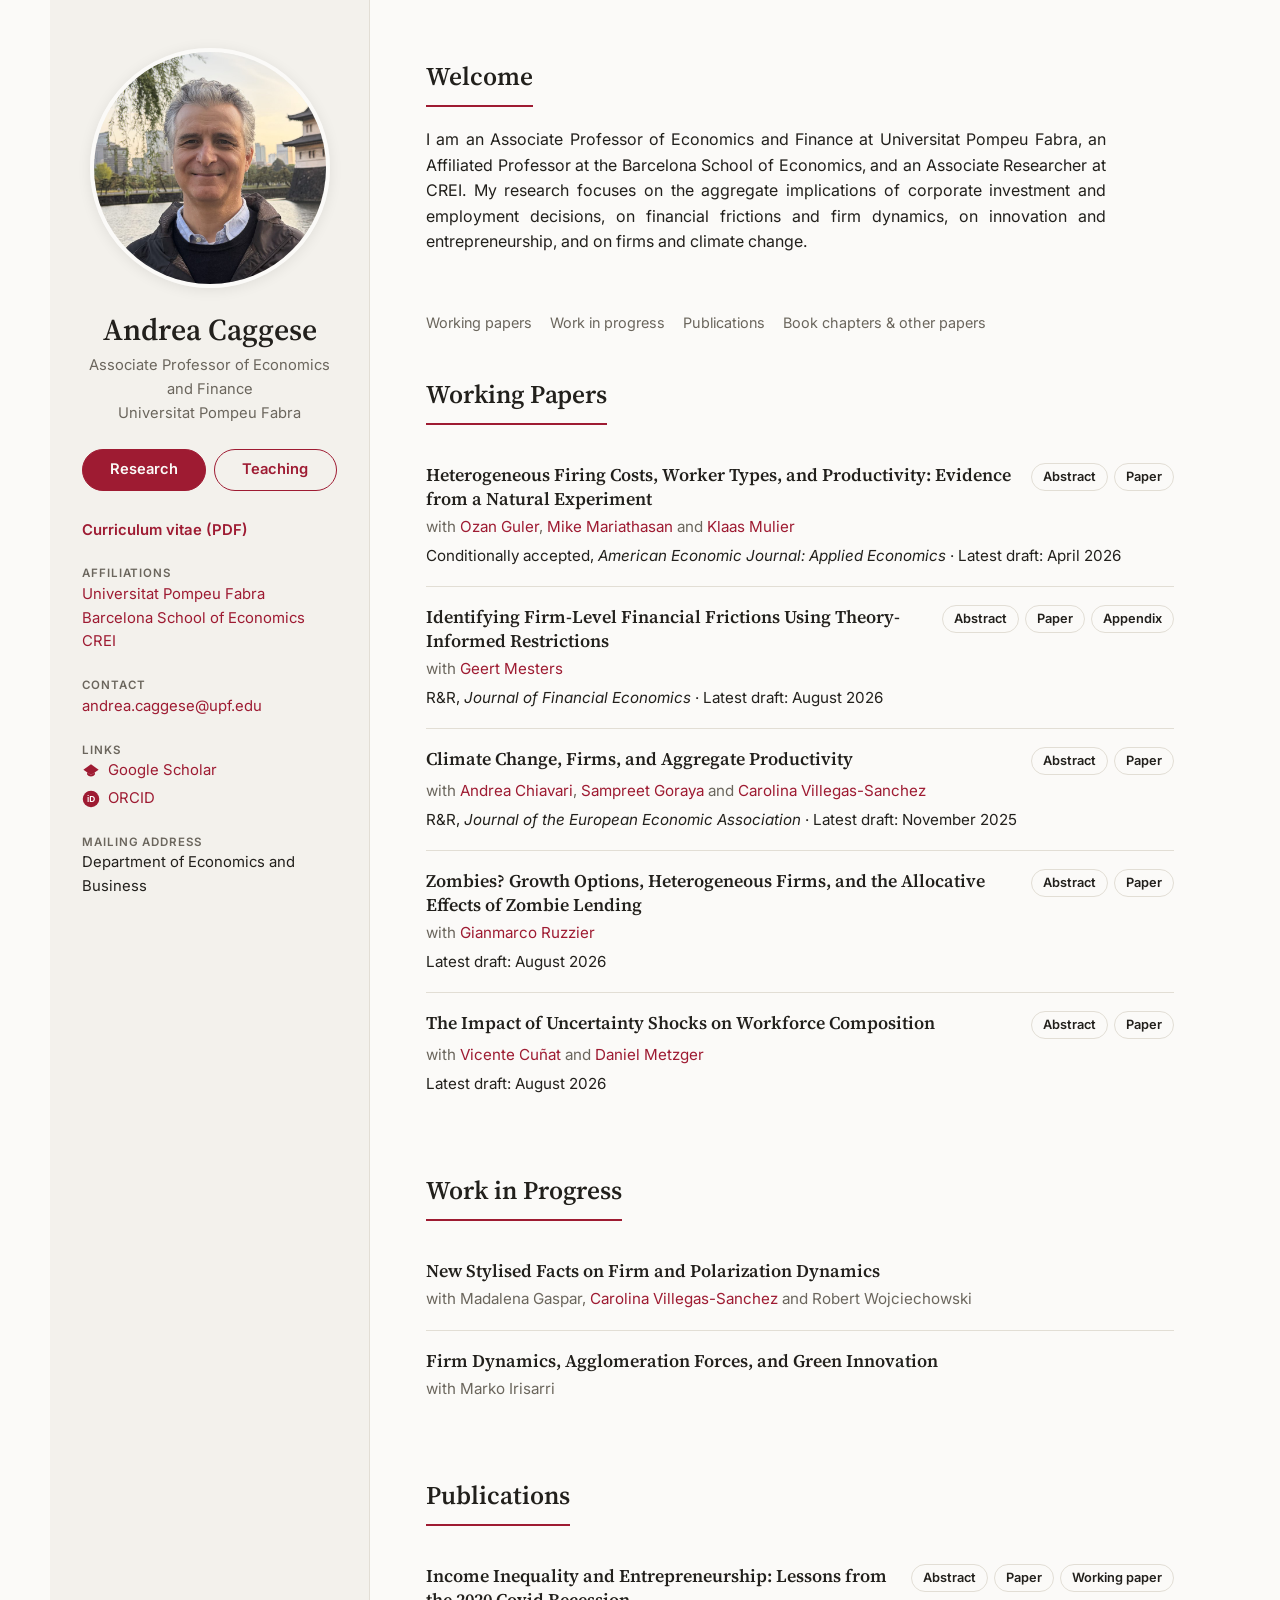
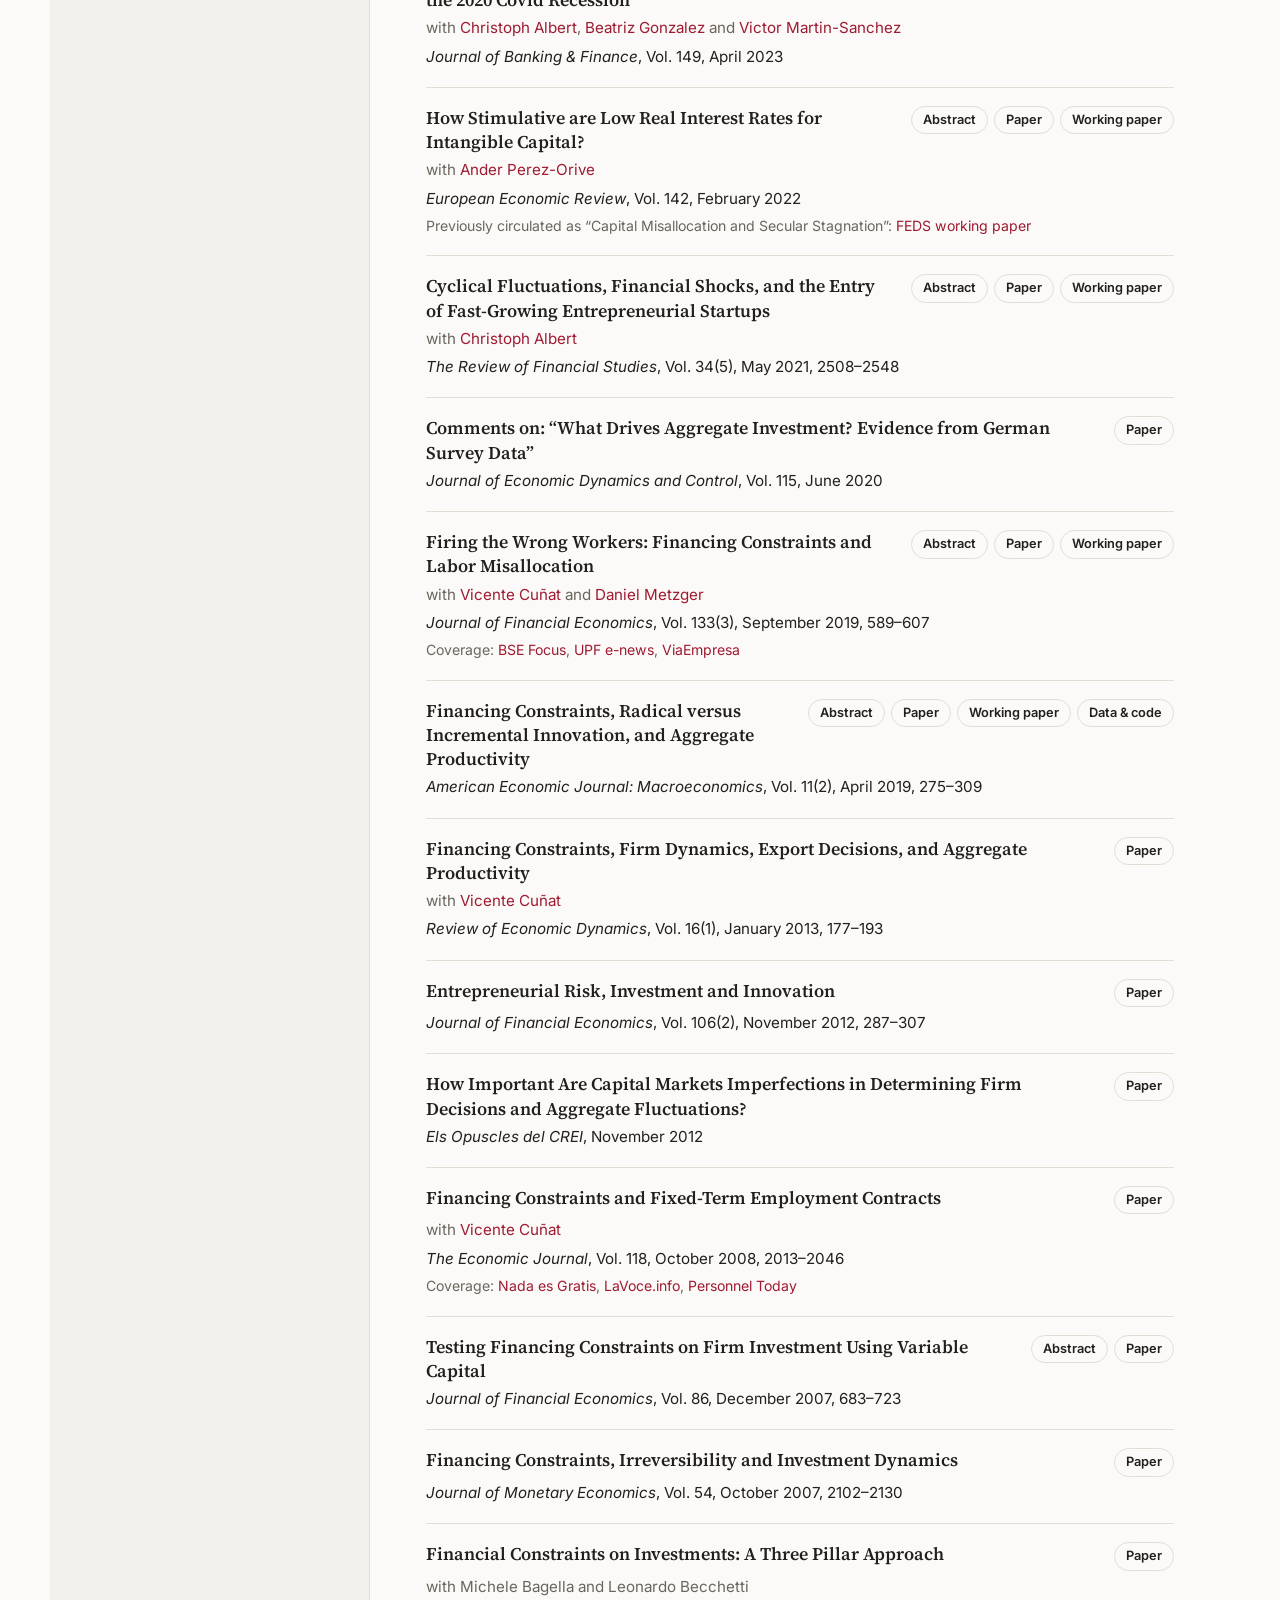
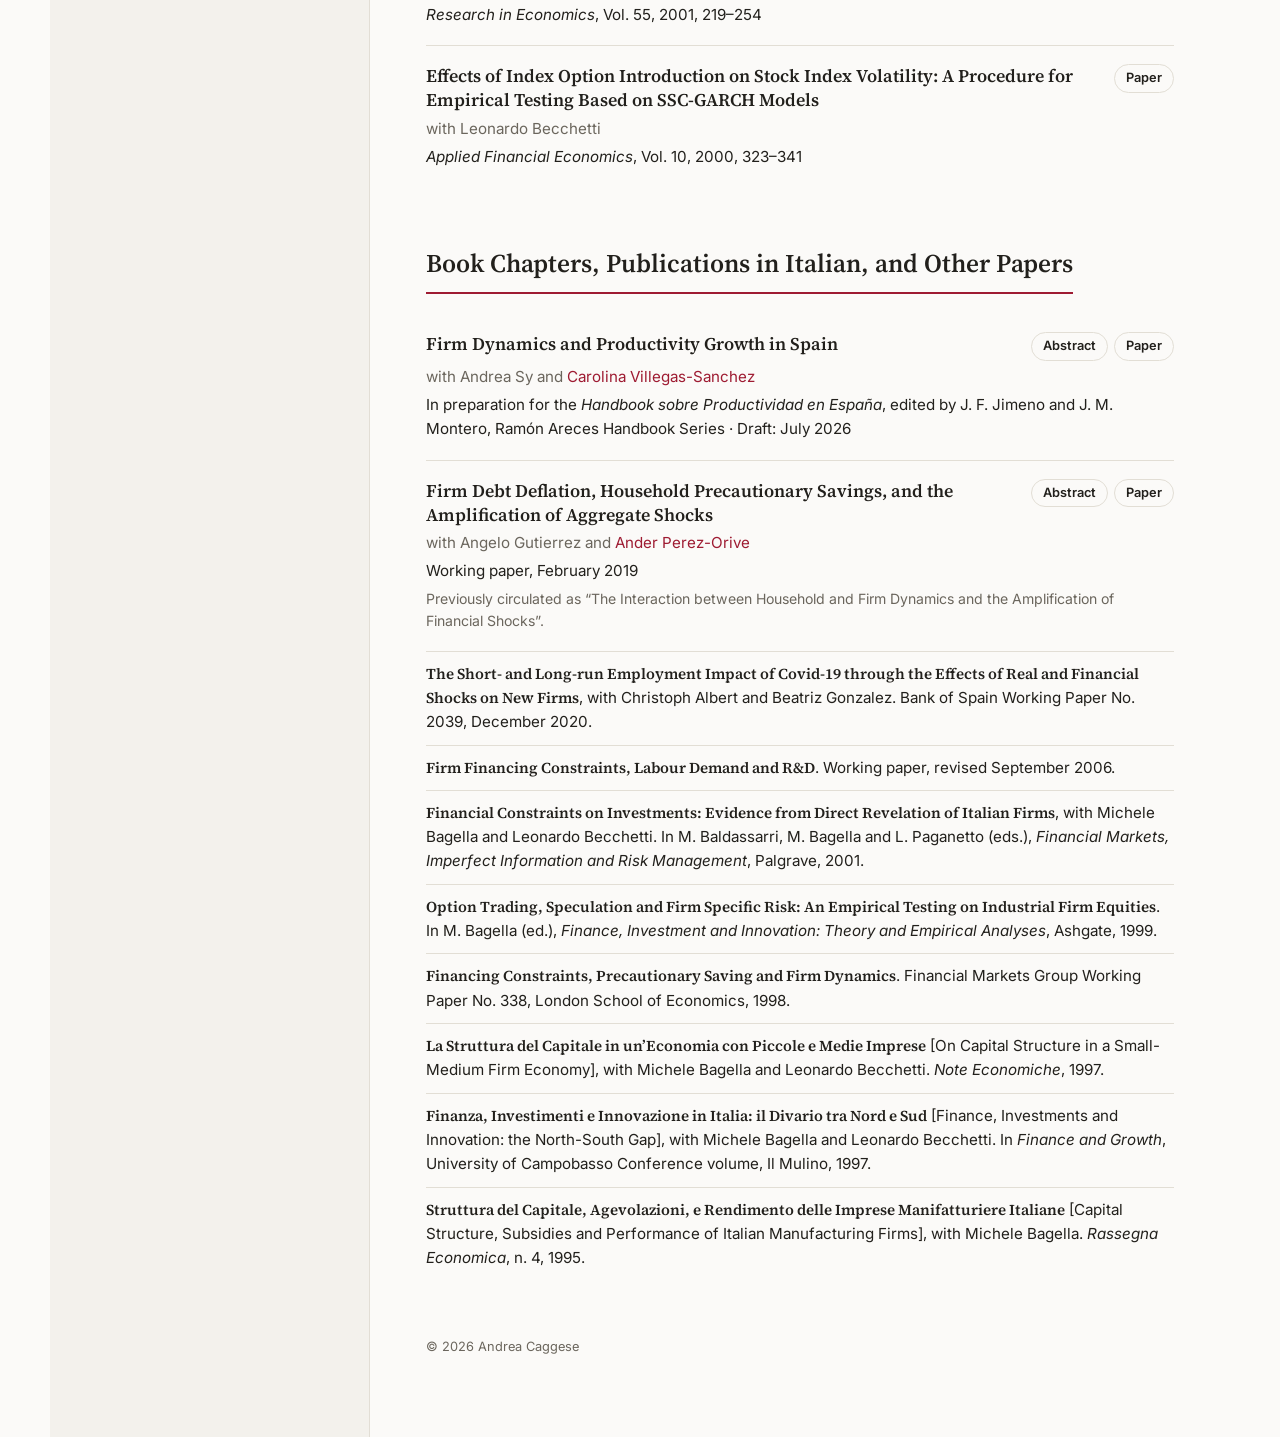
==== index.html @ d09fe068 "Add GoatCounter visitor statistics and download counting Co-Authored-By: Claude Opus 5.5 <noreply@an" ====
<!doctype html>
<html lang="en">
  <head>
    <meta charset="utf-8">
    <meta name="viewport" content="width=device-width, initial-scale=1">
    <title>Andrea Caggese</title>
    <meta name="description" content="Andrea Caggese, Associate Professor of Economics and Finance at Universitat Pompeu Fabra, BSE and CREI. Research in macro-finance, financial frictions, firm dynamics, innovation and climate change.">
    <link rel="preconnect" href="https://fonts.googleapis.com">
    <link rel="preconnect" href="https://fonts.gstatic.com" crossorigin>
    <link href="https://fonts.googleapis.com/css2?family=Inter:wght@400;600&family=Source+Serif+4:wght@400;600&display=swap" rel="stylesheet">
    <link rel="stylesheet" href="styles.css">
    <script data-goatcounter="https://andreacaggese.goatcounter.com/count" async src="//gc.zgo.at/count.js"></script>
  </head>
  <body>
    <main class="page-shell">
      <aside class="profile" aria-label="Profile">
        <div class="profile-inner">
          <img class="portrait" src="images/portrait.jpg" alt="Andrea Caggese" width="240" height="240">
          <h1>Andrea Caggese</h1>
          <p class="role">Associate Professor of Economics and Finance<br>Universitat Pompeu Fabra</p>

          <nav class="site-nav" aria-label="Pages">
            <a href="index.html" aria-current="page">Research</a>
            <a href="teaching.html">Teaching</a>
          </nav>

          <div class="profile-details">
            <div class="profile-section">
              <!-- TODO: replace with the latest CV once it is in the files/ folder -->
              <a class="cv-link" href="https://andreacaggese.weebly.com/uploads/1/2/7/7/127705454/curriculum_vitae_updatednov24.pdf" target="_blank" rel="noreferrer">Curriculum vitae (PDF)</a>
            </div>

            <div class="profile-section">
              <p class="profile-section-title">Affiliations</p>
              <p>
                <a href="https://www.upf.edu/web/econ" target="_blank" rel="noreferrer">Universitat Pompeu Fabra</a><br>
                <a href="https://bse.eu/" target="_blank" rel="noreferrer">Barcelona School of Economics</a><br>
                <a href="https://crei.cat/" target="_blank" rel="noreferrer">CREI</a>
              </p>
            </div>

            <div class="profile-section">
              <p class="profile-section-title">Contact</p>
              <p><a href="mailto:andrea.caggese@upf.edu">andrea.caggese@upf.edu</a></p>
            </div>

            <div class="profile-section">
              <p class="profile-section-title">Links</p>
              <nav class="social-links" aria-label="Profiles">
                <a href="https://scholar.google.com/citations?user=9UmCBvgAAAAJ&amp;hl=en" target="_blank" rel="noreferrer">
                  <svg class="social-icon" aria-hidden="true" viewBox="0 0 24 24"><path d="M12 3 1.8 10.2 12 17.4l10.2-7.2L12 3Z"/><path d="M6.8 13.7v3.1c1.2 1.6 3 2.5 5.2 2.5s4-.9 5.2-2.5v-3.1L12 17.4l-5.2-3.7Z"/></svg>
                  <span>Google Scholar</span>
                </a>
                <a href="https://orcid.org/0000-0003-4123-1190" target="_blank" rel="noreferrer">
                  <svg class="social-icon" aria-hidden="true" viewBox="0 0 24 24"><circle cx="12" cy="12" r="11"/><text x="12" y="16.2" text-anchor="middle" font-family="Arial, sans-serif" font-weight="700" font-size="11" fill="#fff">iD</text></svg>
                  <span>ORCID</span>
                </a>
              </nav>
            </div>

            <div class="profile-section address">
              <p class="profile-section-title">Mailing address</p>
              <address>
                Department of Economics and Business<br>
                Universitat Pompeu Fabra<br>
                Ramon Trias Fargas 25–27<br>
                08005 Barcelona, Spain
              </address>
            </div>
          </div>
        </div>
      </aside>

      <section class="content" aria-label="Research">
        <section class="section welcome-section" id="welcome">
          <h2>Welcome</h2>
          <p>
            I am an Associate Professor of Economics and Finance at Universitat Pompeu Fabra, an Affiliated
            Professor at the Barcelona School of Economics, and an Associate Researcher at CREI.
            My research focuses on the aggregate implications of corporate investment and
            employment decisions, on financial frictions and firm dynamics, on innovation and
            entrepreneurship, and on firms and climate change.
          </p>
        </section>

        <ul class="jump-links" aria-label="Sections">
          <li><a href="#working-papers">Working papers</a></li>
          <li><a href="#work-in-progress">Work in progress</a></li>
          <li><a href="#publications">Publications</a></li>
          <li><a href="#other-papers">Book chapters &amp; other papers</a></li>
        </ul>

        <!-- ================= WORKING PAPERS ================= -->
        <section class="section" id="working-papers">
          <h2>Working Papers</h2>

          <article class="paper">
            <div class="paper-head">
              <h3>Heterogeneous Firing Costs, Worker Types, and Productivity: Evidence from a Natural Experiment</h3>
              <div class="paper-actions">
                <button class="toggle" type="button" aria-expanded="false">Abstract</button>
                <!-- TODO: copy the April 2026 draft into files/ -->
                <a href="https://andreacaggese.weebly.com/uploads/1/2/7/7/127705454/unified_status_april_2026.pdf" target="_blank" rel="noreferrer">Paper</a>
              </div>
            </div>
            <p class="authors">with <a href="https://www.ozanguler.net/" target="_blank" rel="noreferrer">Ozan Guler</a>, <a href="https://sites.google.com/site/mikemariathasan/home" target="_blank" rel="noreferrer">Mike Mariathasan</a> and <a href="https://sites.google.com/site/mulierklaas/" target="_blank" rel="noreferrer">Klaas Mulier</a></p>
            <p class="status">Conditionally accepted, <em>American Economic Journal: Applied Economics</em> · Latest draft: April 2026</p>
            <!-- TODO: abstract taken from the September 2023 draft; check against the latest version -->
            <div class="abstract" hidden>
              <p>We investigate how firing costs affect total factor productivity (TFP). Exploiting a setting in which firing costs change simultaneously for the entire firm-size distribution, but heterogeneously across workers, we identify a bias in the estimated effect on TFP that arises whenever the production function fails to account for heterogeneously affected worker types. By eliminating this bias, we strengthen existing evidence that firing costs negatively affect TFP. We further corroborate evidence on hiring and firing freezes and offer novel evidence that firing costs affect workforce composition and utilization. Instead, we do not observe capital-intensive technology adoption or human capital investments.</p>
            </div>
          </article>

          <article class="paper">
            <div class="paper-head">
              <h3>Identifying Firm-Level Financial Frictions Using Theory-Informed Restrictions</h3>
              <div class="paper-actions">
                <button class="toggle" type="button" aria-expanded="false">Abstract</button>
                <a href="files/Caggese_Mesters_Financial_Frictions.pdf" target="_blank" rel="noreferrer">Paper</a>
                <a href="files/Caggese_Mesters_Financial_Frictions_Appendix.pdf" target="_blank" rel="noreferrer">Appendix</a>
              </div>
            </div>
            <p class="authors">with <a href="https://www.geertmesters.com/" target="_blank" rel="noreferrer">Geert Mesters</a></p>
            <p class="status">R&amp;R, <em>Journal of Financial Economics</em> · Latest draft: August 2026</p>
            <div class="abstract" hidden>
              <p>We propose a theory-based method for identifying financially constrained firms using firm-level balance sheet data. We separately identify firm level productivity, liquidity and financial frictions shocks from observed output, debt and production inputs using sign and magnitude restrictions. These restrictions are proven consistent with a wide range of structural dynamic models, and valid regardless of the type of financing imperfection. Based on the identified shocks we construct indicators for identifying financially constrained firms. The method is validated for large US manufacturing firms and the quasi-universe of Spanish firms. Among others, we show that our indicator can capture episodes of increased financial frictions following covenant violations, while other commonly used indicators do not.</p>
            </div>
          </article>

          <article class="paper">
            <div class="paper-head">
              <h3>Climate Change, Firms, and Aggregate Productivity</h3>
              <div class="paper-actions">
                <button class="toggle" type="button" aria-expanded="false">Abstract</button>
                <!-- TODO: copy the November 2025 draft into files/ -->
                <a href="https://andreacaggese.weebly.com/uploads/1/2/7/7/127705454/climate_change_misallocation.pdf" target="_blank" rel="noreferrer">Paper</a>
              </div>
            </div>
            <p class="authors">with <a href="https://andreachiavariecon.github.io/" target="_blank" rel="noreferrer">Andrea Chiavari</a>, <a href="https://sites.google.com/view/econsampreet" target="_blank" rel="noreferrer">Sampreet Goraya</a> and <a href="https://sites.google.com/site/carolinavillegassanchez/" target="_blank" rel="noreferrer">Carolina Villegas-Sanchez</a></p>
            <p class="status">R&amp;R, <em>Journal of the European Economic Association</em> · Latest draft: November 2025</p>
            <!-- TODO: abstract taken from the October 2023 draft; check against the latest version -->
            <div class="abstract" hidden>
              <p>This paper presents a general equilibrium structural framework that separates the effects of temperature on firm-level demand, productivity, and input allocative efficiency to examine the aggregate productivity losses caused by climate change. By analyzing data from Italian firms, that cover approximately 75% of aggregate gross output, and incorporating detailed climate data, the paper reveals an inverted U-shaped relationship between temperature and firm-level outcomes such as productivity and revenue-based marginal product of capital. Leveraging these micro semielasticities, the paper projects the aggregate productivity losses resulting from climate change scenarios. The findings indicate a significant and nonlinear relationship between climate change and aggregate productivity, with a projected 2-degree Celsius increase leading to a 1.8% decline. Doubling the expected increase to 4 degrees exacerbates the decline nearly fourfold to approximately 6.4%. Finally, the analysis highlights widening regional disparities as a consequence of climate change.</p>
            </div>
          </article>

          <article class="paper">
            <div class="paper-head">
              <h3>Zombies? Growth Options, Heterogeneous Firms, and the Allocative Effects of Zombie Lending</h3>
              <div class="paper-actions">
                <button class="toggle" type="button" aria-expanded="false">Abstract</button>
                <a href="files/Caggese_Ruzzier_Zombies.pdf" target="_blank" rel="noreferrer">Paper</a>
              </div>
            </div>
            <p class="authors">with <a href="https://www.gianmarcoruzzier.com/home" target="_blank" rel="noreferrer">Gianmarco Ruzzier</a></p>
            <p class="status">Latest draft: August 2026</p>
            <div class="abstract" hidden>
              <p>We develop a model with firm dynamics, imperfect competition, and investment options. Firms borrow using credit lines offered by competitive lenders that can optimally provide “zombie” lending, with an interest rate below the risk free rate. We show that zombie lending is used in equilibrium to subsidise two very different types of firms: “Stagnant zombies” previously borrowed to fund projects that are no longer feasible. They are offered zombie lending so that they can gradually reduce their debt and avoid default. “High-potential zombies” have options to invest in projects that can increase their profitability, and borrow to pursue them. Zombie lending “buys them more time”, in the hope they will become more profitable in the future and will thus be able to repay the debt. We show that while both types of zombie firms are consistent with the way such firms are usually identified in the empirical literature, they have opposite implications for misallocation and aggregate productivity and welfare. The model provides several testable predictions that allow us to identify these different types. Using firm-level data from Italian firms between 2007-2016, we show that in sectors where zombie firms are more likely to be the high potential type, they are significantly more likely to become highly profitable in the future. Furthermore, these sectors exhibit positive TFP responses to higher zombie prevalence, while those dominated by stagnant zombies show declining productivity.</p>
            </div>
          </article>

          <article class="paper">
            <div class="paper-head">
              <h3>The Impact of Uncertainty Shocks on Workforce Composition</h3>
              <div class="paper-actions">
                <button class="toggle" type="button" aria-expanded="false">Abstract</button>
                <a href="files/Caggese_Cunat_Metzger_Uncertainty.pdf" target="_blank" rel="noreferrer">Paper</a>
              </div>
            </div>
            <p class="authors">with <a href="https://www.vicentecunat.com/" target="_blank" rel="noreferrer">Vicente Cuñat</a> and <a href="https://sites.google.com/site/danielmetzgerhome/" target="_blank" rel="noreferrer">Daniel Metzger</a></p>
            <p class="status">Latest draft: August 2026</p>
            <div class="abstract" hidden>
              <p>We show that firm-specific uncertainty shocks have large effects on the composition of hiring and firing, even when their impact on overall employment is small. We construct a firm-specific profit uncertainty index and profit shocks for Swedish firms and their employees (1997–2017) using shrinkage methods on commodity prices. Higher uncertainty decreases the likelihood of firing younger and shorter-tenured workers, while it increases the firing of more skilled workers. Furthermore, it increases the hiring of workers with sector-specific experience. These findings are consistent with a model where heterogeneous workers vary in specialization and flexibility, and uncertainty differently impacts the option value of firing and relocating workers.</p>
            </div>
          </article>
        </section>

        <!-- ================= WORK IN PROGRESS ================= -->
        <section class="section" id="work-in-progress">
          <h2>Work in Progress</h2>

          <article class="paper">
            <h3>New Stylised Facts on Firm and Polarization Dynamics</h3>
            <p class="authors">with Madalena Gaspar, <a href="https://sites.google.com/site/carolinavillegassanchez/" target="_blank" rel="noreferrer">Carolina Villegas-Sanchez</a> and Robert Wojciechowski</p>
          </article>

          <article class="paper">
            <h3>Firm Dynamics, Agglomeration Forces, and Green Innovation</h3>
            <p class="authors">with Marko Irisarri</p>
          </article>
        </section>

        <!-- ================= PUBLICATIONS ================= -->
        <section class="section" id="publications">
          <h2>Publications</h2>

          <article class="paper">
            <div class="paper-head">
              <h3>Income Inequality and Entrepreneurship: Lessons from the 2020 Covid Recession</h3>
              <div class="paper-actions">
                <button class="toggle" type="button" aria-expanded="false">Abstract</button>
                <a href="https://doi.org/10.1016/j.jbankfin.2023.106779" target="_blank" rel="noreferrer">Paper</a>
                <a href="https://drive.google.com/file/d/1wf5K-IZgx8vPZfVKFnbluz4ixOZacKU7/view?usp=sharing" target="_blank" rel="noreferrer">Working paper</a>
              </div>
            </div>
            <p class="authors">with <a href="https://christophalbert.weebly.com/" target="_blank" rel="noreferrer">Christoph Albert</a>, <a href="https://beatrizgonzalezlopez.weebly.com/" target="_blank" rel="noreferrer">Beatriz Gonzalez</a> and <a href="https://victormartinsanchez.com/" target="_blank" rel="noreferrer">Victor Martin-Sanchez</a></p>
            <p class="status"><em>Journal of Banking &amp; Finance</em>, Vol. 149, April 2023</p>
            <div class="abstract" hidden>
              <p>We study entry into entrepreneurship during the COVID-19 recession of 2020 using new data from an extensive survey of more than 24,000 Spanish households, conducted between June and November 2020. We find that while the overall decline in the startup rate in 2020 was large, and of a similar magnitude as that during the Great Recession, the differential impact depending on ex ante income was starkly different. During 2020, the drop in firm entry was entirely concentrated among low- and medium-income households. We show that the entrepreneurship gap between these households and their high-income counterparts is not directly explained by social distancing, since it is mostly driven by the sectors not directly affected by lockdown measures, and it is larger among households that did not suffer a negative income shock during the pandemic. We instead find evidence indicating that high-income households performed relatively better during the COVID-19 recession because they had the means to exploit new business opportunities, thanks to their larger wealth and better access to external finance.</p>
            </div>
          </article>

          <article class="paper">
            <div class="paper-head">
              <h3>How Stimulative are Low Real Interest Rates for Intangible Capital?</h3>
              <div class="paper-actions">
                <button class="toggle" type="button" aria-expanded="false">Abstract</button>
                <a href="https://www.sciencedirect.com/science/article/pii/S001429212100266X" target="_blank" rel="noreferrer">Paper</a>
                <a href="https://drive.google.com/file/d/1L-RFKMVnv1PNLpPZJpwiMnWrLXsKGpBt/view?usp=sharing" target="_blank" rel="noreferrer">Working paper</a>
              </div>
            </div>
            <p class="authors">with <a href="https://sites.google.com/site/anderperezorive/" target="_blank" rel="noreferrer">Ander Perez-Orive</a></p>
            <p class="status"><em>European Economic Review</em>, Vol. 142, February 2022</p>
            <p class="extra">Previously circulated as “Capital Misallocation and Secular Stagnation”: <a href="https://www.federalreserve.gov/econresdata/feds/2017/files/2017009pap.pdf" target="_blank" rel="noreferrer">FEDS working paper</a></p>
            <div class="abstract" hidden>
              <p>We study theoretically and empirically how the increase in the intensity of intangible capital in production in recent decades affects the sensitivity of investment to interest rates. In contrast to tangible capital, intangible capital has low collateral value and must be financed in a larger part with accumulated corporate savings, especially in more financially constrained firms and for more lumpy investments. High-intangibles firms are, therefore, more likely to be net savers in equilibrium and, for them, low interest rates are not as stimulative as for high-tangibles firms. We show in a realistically calibrated model that the rise of intangible capital substantially dampens the positive effects of low interest rates on investment because of this mechanism, increasing the misallocation of resources. We find strong empirical support for this effect by studying the investment decisions of U.S. firms.</p>
            </div>
          </article>

          <article class="paper">
            <div class="paper-head">
              <h3>Cyclical Fluctuations, Financial Shocks, and the Entry of Fast-Growing Entrepreneurial Startups</h3>
              <div class="paper-actions">
                <button class="toggle" type="button" aria-expanded="false">Abstract</button>
                <a href="https://doi.org/10.1093/rfs/hhaa112" target="_blank" rel="noreferrer">Paper</a>
                <a href="https://crei.cat/wp-content/uploads/2019/06/CFFS.pdf" target="_blank" rel="noreferrer">Working paper</a>
              </div>
            </div>
            <p class="authors">with <a href="https://christophalbert.weebly.com/" target="_blank" rel="noreferrer">Christoph Albert</a></p>
            <p class="status"><em>The Review of Financial Studies</em>, Vol. 34(5), May 2021, 2508–2548</p>
            <div class="abstract" hidden>
              <p>We analyze a multi-year, multi-country entrepreneurship survey with more than one million observations to identify startups with low- and high-growth potential, and we confirm the validity of these ex-ante measures with ex post firm-level information on employment growth. We find that negative aggregate financial shocks reduce all startup types, but their effect is significantly stronger for startups with high growth potential, especially when GDP growth is low. Our results uncover a new composition of entry channel that significantly reduces employment growth and is potentially important for explaining slow recoveries after financial crises.</p>
            </div>
          </article>

          <article class="paper">
            <div class="paper-head">
              <h3>Comments on: “What Drives Aggregate Investment? Evidence from German Survey Data”</h3>
              <div class="paper-actions">
                <a href="https://www.sciencedirect.com/science/article/pii/S0165188920300439" target="_blank" rel="noreferrer">Paper</a>
              </div>
            </div>
            <p class="status"><em>Journal of Economic Dynamics and Control</em>, Vol. 115, June 2020</p>
          </article>

          <article class="paper">
            <div class="paper-head">
              <h3>Firing the Wrong Workers: Financing Constraints and Labor Misallocation</h3>
              <div class="paper-actions">
                <button class="toggle" type="button" aria-expanded="false">Abstract</button>
                <a href="https://www.sciencedirect.com/science/article/pii/S0304405X1830206X" target="_blank" rel="noreferrer">Paper</a>
                <a href="https://drive.google.com/file/d/1CKlOKasvVzGdqf0sskrSoTAa9QJ_fpA3/view?usp=sharing" target="_blank" rel="noreferrer">Working paper</a>
              </div>
            </div>
            <p class="authors">with <a href="https://www.vicentecunat.com/" target="_blank" rel="noreferrer">Vicente Cuñat</a> and <a href="https://sites.google.com/site/danielmetzgerhome/" target="_blank" rel="noreferrer">Daniel Metzger</a></p>
            <p class="status"><em>Journal of Financial Economics</em>, Vol. 133(3), September 2019, 589–607</p>
            <p class="extra">Coverage:
              <a href="https://focus.barcelonagse.eu/firing-wrong-workers/" target="_blank" rel="noreferrer">BSE Focus</a>,
              <a href="https://www.upf.edu/en/web/e-noticies/recerca_upf/-/asset_publisher/8EYbnGNU3js6/content/id/219882874/maximized#.XZTLAuczZUN" target="_blank" rel="noreferrer">UPF e-news</a>,
              <a href="https://www.viaempresa.cat/economia/empreses-crisi-acomiadaments_205951_102.html" target="_blank" rel="noreferrer">ViaEmpresa</a>
            </p>
            <div class="abstract" hidden>
              <p>Firms consider wages, current and expected productivity as well as firing and hiring costs when firing a worker. Financing constraints distort this intertemporal trade-off, leading firms to sub-optimally fire short-tenured workers with high future expected productivity. We provide empirical evidence of this distortion using matched employer-employee data from the Swedish population between 2000 and 2010. We propose a new empirical strategy that uses credit ratings to identify financing constraints and uses exchange rates and trade data to identify demand shocks. Our empirical results identify an important new misallocation effect of financial frictions that operates within firms across different types of workers.</p>
            </div>
          </article>

          <article class="paper">
            <div class="paper-head">
              <h3>Financing Constraints, Radical versus Incremental Innovation, and Aggregate Productivity</h3>
              <div class="paper-actions">
                <button class="toggle" type="button" aria-expanded="false">Abstract</button>
                <a href="https://www.aeaweb.org/articles?id=10.1257/mac.20160298" target="_blank" rel="noreferrer">Paper</a>
                <a href="https://drive.google.com/file/d/1HGR2T4qSUO4-K9zSBflBlEY1q0XUCWL0/view?usp=sharing" target="_blank" rel="noreferrer">Working paper</a>
                <a href="https://www.dropbox.com/s/iihv7y8h726l7uu/data%20files%20for%20replication%20version%202%20%2824%20January%202020%29.zip?dl=0" target="_blank" rel="noreferrer">Data &amp; code</a>
              </div>
            </div>
            <p class="status"><em>American Economic Journal: Macroeconomics</em>, Vol. 11(2), April 2019, 275–309</p>
            <div class="abstract" hidden>
              <p>I provide new empirical evidence on the negative relationship between financial frictions and productivity growth over a firm’s life cycle. I show that a model of firm dynamics with incremental innovation cannot explain this evidence. However, further including radical innovation, which is very risky but potentially very productive, allows for the joint replication of several stylized facts about the dynamics of young and old firms and the differences in productivity growth in industries with different degrees of financing frictions. These frictions matter because they act as a barrier to entry that reduces competition and the risk-taking of young firms.</p>
            </div>
          </article>

          <article class="paper">
            <div class="paper-head">
              <h3>Financing Constraints, Firm Dynamics, Export Decisions, and Aggregate Productivity</h3>
              <div class="paper-actions">
                <a href="https://www.sciencedirect.com/science/article/pii/S1094202512000622" target="_blank" rel="noreferrer">Paper</a>
              </div>
            </div>
            <p class="authors">with <a href="https://www.vicentecunat.com/" target="_blank" rel="noreferrer">Vicente Cuñat</a></p>
            <p class="status"><em>Review of Economic Dynamics</em>, Vol. 16(1), January 2013, 177–193</p>
          </article>

          <article class="paper">
            <div class="paper-head">
              <h3>Entrepreneurial Risk, Investment and Innovation</h3>
              <div class="paper-actions">
                <a href="https://www.sciencedirect.com/science/article/pii/S0304405X12000803" target="_blank" rel="noreferrer">Paper</a>
              </div>
            </div>
            <p class="status"><em>Journal of Financial Economics</em>, Vol. 106(2), November 2012, 287–307</p>
          </article>

          <article class="paper">
            <div class="paper-head">
              <h3>How Important Are Capital Markets Imperfections in Determining Firm Decisions and Aggregate Fluctuations?</h3>
              <div class="paper-actions">
                <a href="http://www.crei.cat/wp-content/uploads/opuscles/121127131924_ENG_33_ANG3.pdf" target="_blank" rel="noreferrer">Paper</a>
              </div>
            </div>
            <p class="status"><em>Els Opuscles del CREI</em>, November 2012</p>
          </article>

          <article class="paper">
            <div class="paper-head">
              <h3>Financing Constraints and Fixed-Term Employment Contracts</h3>
              <div class="paper-actions">
                <a href="https://onlinelibrary.wiley.com/doi/full/10.1111/j.1468-0297.2008.02200.x" target="_blank" rel="noreferrer">Paper</a>
              </div>
            </div>
            <p class="authors">with <a href="https://www.vicentecunat.com/" target="_blank" rel="noreferrer">Vicente Cuñat</a></p>
            <p class="status"><em>The Economic Journal</em>, Vol. 118, October 2008, 2013–2046</p>
            <p class="extra">Coverage:
              <a href="https://nadaesgratis.es/garicano/la-falta-de-acceso-al-credito-intensifica-la-dualidad-del-mercado-laboral/comment-page-1" target="_blank" rel="noreferrer">Nada es Gratis</a>,
              <a href="https://www.lavoce.info/archives/26592/imprese-piu-solide-contro-il-precariato/" target="_blank" rel="noreferrer">LaVoce.info</a>,
              <a href="https://www.personneltoday.com/hr/global-economic-crisis-may-force-more-short-term-contracts/" target="_blank" rel="noreferrer">Personnel Today</a>
            </p>
          </article>

          <article class="paper">
            <div class="paper-head">
              <h3>Testing Financing Constraints on Firm Investment Using Variable Capital</h3>
              <div class="paper-actions">
                <button class="toggle" type="button" aria-expanded="false">Abstract</button>
                <a href="https://www.sciencedirect.com/science/article/pii/S0304405X07001201" target="_blank" rel="noreferrer">Paper</a>
              </div>
            </div>
            <p class="status"><em>Journal of Financial Economics</em>, Vol. 86, December 2007, 683–723</p>
            <div class="abstract" hidden>
              <p>We consider a dynamic multifactor model of investment with financing imperfections, adjustment costs and fixed and variable capital. We use the model to derive a test of financing constraints based on a reduced form variable capital equation. Simulation results show that this test correctly identifies financially constrained firms even when the estimation of firms’ investment opportunities is very noisy. In addition, the test is well specified in the presence of both concave and convex adjustment costs of fixed capital. We confirm empirically the validity of this test on a sample of small Italian manufacturing companies.</p>
            </div>
          </article>

          <article class="paper">
            <div class="paper-head">
              <h3>Financing Constraints, Irreversibility and Investment Dynamics</h3>
              <div class="paper-actions">
                <a href="https://www.sciencedirect.com/science/article/pii/S0304393206002248" target="_blank" rel="noreferrer">Paper</a>
              </div>
            </div>
            <p class="status"><em>Journal of Monetary Economics</em>, Vol. 54, October 2007, 2102–2130</p>
          </article>

          <article class="paper">
            <div class="paper-head">
              <h3>Financial Constraints on Investments: A Three Pillar Approach</h3>
              <div class="paper-actions">
                <a href="https://www.sciencedirect.com/science/article/pii/S1090944300902497" target="_blank" rel="noreferrer">Paper</a>
              </div>
            </div>
            <p class="authors">with Michele Bagella and Leonardo Becchetti</p>
            <p class="status"><em>Research in Economics</em>, Vol. 55, 2001, 219–254</p>
          </article>

          <article class="paper">
            <div class="paper-head">
              <h3>Effects of Index Option Introduction on Stock Index Volatility: A Procedure for Empirical Testing Based on SSC-GARCH Models</h3>
              <div class="paper-actions">
                <a href="https://www.tandfonline.com/doi/abs/10.1080/096031000331734" target="_blank" rel="noreferrer">Paper</a>
              </div>
            </div>
            <p class="authors">with Leonardo Becchetti</p>
            <p class="status"><em>Applied Financial Economics</em>, Vol. 10, 2000, 323–341</p>
          </article>
        </section>

        <!-- ================= OTHER PAPERS ================= -->
        <section class="section" id="other-papers">
          <h2>Book Chapters, Publications in Italian, and Other Papers</h2>

          <article class="paper">
            <div class="paper-head">
              <h3>Firm Dynamics and Productivity Growth in Spain</h3>
              <div class="paper-actions">
                <button class="toggle" type="button" aria-expanded="false">Abstract</button>
                <a href="files/Caggese_Sy_Villegas_Firm_Dynamics_Spain.pdf" target="_blank" rel="noreferrer">Paper</a>
              </div>
            </div>
            <p class="authors">with Andrea Sy and <a href="https://sites.google.com/site/carolinavillegassanchez/" target="_blank" rel="noreferrer">Carolina Villegas-Sanchez</a></p>
            <p class="status">In preparation for the <em>Handbook sobre Productividad en España</em>, edited by J. F. Jimeno and J. M. Montero, Ramón Areces Handbook Series · Draft: July 2026</p>
            <div class="abstract" hidden>
              <p>This chapter examines the relationship between firm dynamics and aggregate productivity growth in Spain over 2000–2023, using firm-level data from the Central Balance Sheet Database of the Banco de España. It argues that Spain’s stagnation in total factor productivity reflects the interaction of two forces. The first is cyclical. A credit boom generated capital deepening alongside misallocation. The crisis then depressed productivity through slow factor adjustment among older incumbents and a banking-crisis-driven credit contraction constraining younger firms, while the recovery was driven disproportionately by incumbents aged 21 and over. The second is secular: Spain experienced a persistent decline in firm dynamism, reflected in falling entry rates, declining job reallocation, and a marked aging of the firm population that predates and outlasts the crisis. Their interaction helps explain the narrowness of the post-crisis recovery: as younger cohorts shrank, aggregate productivity became increasingly dependent on older incumbents rather than renewed by productive entry. The chapter finds no strengthening of the cleansing mechanism during the recession, and shows that age-related productivity growth differences flattened after the crisis, turning mildly negative for firms aged 6–20 during the recovery. This points to weaker life cycle dynamics underlying long-run productivity growth in Spain.</p>
            </div>
          </article>

          <article class="paper">
            <div class="paper-head">
              <h3>Firm Debt Deflation, Household Precautionary Savings, and the Amplification of Aggregate Shocks</h3>
              <div class="paper-actions">
                <button class="toggle" type="button" aria-expanded="false">Abstract</button>
                <a href="https://drive.google.com/file/d/1IG8jnb7w1jmizO2At8shQOlCwI9zmsBw/view" target="_blank" rel="noreferrer">Paper</a>
              </div>
            </div>
            <p class="authors">with Angelo Gutierrez and <a href="https://sites.google.com/site/anderperezorive/" target="_blank" rel="noreferrer">Ander Perez-Orive</a></p>
            <p class="status">Working paper, February 2019</p>
            <p class="extra">Previously circulated as “The Interaction between Household and Firm Dynamics and the Amplification of Financial Shocks”.</p>
            <div class="abstract" hidden>
              <p>Deleveraging shocks that increase household precautionary savings, and financial and uncertainty shocks to firms, interact and amplify each other, even when these same shocks separately have moderate effects on output and employment. This result is obtained in a model in which heterogeneous households face financial frictions and unemployment risk and in which heterogeneous firms borrow funds using nominally fixed long-term debt and face costly bankruptcy. This novel amplification mechanism is based on a dynamic feedback between the precautionary behavior of households and the bankruptcy and entry decisions of firms. Our results support the view that firm financial frictions are important to understand the effect of household deleveraging on unemployment, consistent with recent empirical studies examining the 2007-2009 Great Recession.</p>
            </div>
          </article>

          <ul class="compact-list">
            <li><span class="title">The Short- and Long-run Employment Impact of Covid-19 through the Effects of Real and Financial Shocks on New Firms</span>, with Christoph Albert and Beatriz Gonzalez. Bank of Spain Working Paper No. 2039, December 2020.</li>
            <li><span class="title">Firm Financing Constraints, Labour Demand and R&amp;D</span>. Working paper, revised September 2006.</li>
            <li><span class="title">Financial Constraints on Investments: Evidence from Direct Revelation of Italian Firms</span>, with Michele Bagella and Leonardo Becchetti. In M. Baldassarri, M. Bagella and L. Paganetto (eds.), <em>Financial Markets, Imperfect Information and Risk Management</em>, Palgrave, 2001.</li>
            <li><span class="title">Option Trading, Speculation and Firm Specific Risk: An Empirical Testing on Industrial Firm Equities</span>. In M. Bagella (ed.), <em>Finance, Investment and Innovation: Theory and Empirical Analyses</em>, Ashgate, 1999.</li>
            <li><span class="title">Financing Constraints, Precautionary Saving and Firm Dynamics</span>. Financial Markets Group Working Paper No. 338, London School of Economics, 1998.</li>
            <li><span class="title">La Struttura del Capitale in un’Economia con Piccole e Medie Imprese</span> [On Capital Structure in a Small-Medium Firm Economy], with Michele Bagella and Leonardo Becchetti. <em>Note Economiche</em>, 1997.</li>
            <li><span class="title">Finanza, Investimenti e Innovazione in Italia: il Divario tra Nord e Sud</span> [Finance, Investments and Innovation: the North-South Gap], with Michele Bagella and Leonardo Becchetti. In <em>Finance and Growth</em>, University of Campobasso Conference volume, Il Mulino, 1997.</li>
            <li><span class="title">Struttura del Capitale, Agevolazioni, e Rendimento delle Imprese Manifatturiere Italiane</span> [Capital Structure, Subsidies and Performance of Italian Manufacturing Firms], with Michele Bagella. <em>Rassegna Economica</em>, n. 4, 1995.</li>
          </ul>
        </section>

        <footer>© <span id="year">2026</span> Andrea Caggese</footer>
      </section>
    </main>
    <script src="script.js"></script>
  </body>
</html>
---- styles.css ----
/* ---------- Colours & fonts ---------- */
:root {
  --bg: #fbfaf8;
  --panel: #f3f1ec;
  --text: #22201c;
  --muted: #6b665d;
  --rule: #e2ded5;
  --accent: #9e1b32;        /* deep UPF-style red */
  --accent-soft: #f5e6e8;
  --serif: "Source Serif 4", Georgia, "Times New Roman", serif;
  --sans: "Inter", -apple-system, BlinkMacSystemFont, "Segoe UI", Helvetica, Arial, sans-serif;
}

@media (prefers-color-scheme: dark) {
  :root {
    --bg: #17161a;
    --panel: #1f1e23;
    --text: #e9e6e0;
    --muted: #a39e94;
    --rule: #34323a;
    --accent: #e07a8a;
    --accent-soft: #3a2328;
  }
}

* { box-sizing: border-box; }

html { scroll-behavior: smooth; }

body {
  margin: 0;
  background: var(--bg);
  color: var(--text);
  font-family: var(--sans);
  font-size: 16px;
  line-height: 1.6;
  -webkit-font-smoothing: antialiased;
}

a { color: var(--accent); text-decoration: none; }
a:hover { text-decoration: underline; text-underline-offset: 3px; }

/* ---------- Two-column layout ---------- */
.page-shell {
  display: grid;
  grid-template-columns: 320px minmax(0, 1fr);
  max-width: 1180px;
  margin: 0 auto;
  min-height: 100vh;
}

.profile {
  background: var(--panel);
  border-right: 1px solid var(--rule);
}

.profile-inner {
  position: sticky;
  top: 0;
  padding: 48px 32px;
  max-height: 100vh;
  overflow-y: auto;
}

.portrait {
  display: block;
  width: 100%;
  max-width: 240px;
  height: auto;
  aspect-ratio: 1 / 1;
  object-fit: cover;
  border-radius: 50%;
  margin: 0 auto 24px;
  border: 4px solid var(--bg);
  box-shadow: 0 2px 14px rgba(0, 0, 0, 0.08);
}

.profile h1 {
  font-family: var(--serif);
  font-weight: 600;
  font-size: 1.9rem;
  line-height: 1.2;
  margin: 0 0 6px;
  text-align: center;
}

.role {
  text-align: center;
  color: var(--muted);
  font-size: 0.92rem;
  margin: 0 0 24px;
}

/* Page navigation buttons (Research / Teaching) */
.site-nav {
  display: flex;
  gap: 8px;
  justify-content: center;
  margin-bottom: 28px;
}

.site-nav a {
  flex: 1;
  text-align: center;
  padding: 8px 12px;
  border: 1px solid var(--accent);
  border-radius: 999px;
  font-size: 0.92rem;
  font-weight: 600;
  color: var(--accent);
  transition: background 0.15s, color 0.15s;
}

.site-nav a:hover { background: var(--accent-soft); text-decoration: none; }
.site-nav a[aria-current="page"] { background: var(--accent); color: var(--bg); }

.profile-section { margin-bottom: 22px; font-size: 0.93rem; }

.profile-section-title {
  font-size: 0.72rem;
  font-weight: 600;
  letter-spacing: 0.08em;
  text-transform: uppercase;
  color: var(--muted);
  margin: 0 0 4px;
}

.profile-section p { margin: 0; }

address { font-style: normal; }

.social-links { display: flex; flex-direction: column; gap: 4px; }
.social-links a { display: inline-flex; align-items: center; gap: 8px; }
.social-icon { width: 18px; height: 18px; fill: currentColor; flex-shrink: 0; }

.cv-link {
  display: inline-flex;
  align-items: center;
  gap: 6px;
  font-weight: 600;
}

/* ---------- Main content ---------- */
.content { padding: 56px 56px 80px; }

.section { margin-bottom: 56px; scroll-margin-top: 24px; }

.section h2 {
  font-family: var(--serif);
  font-weight: 600;
  font-size: 1.6rem;
  margin: 0 0 20px;
  padding-bottom: 8px;
  border-bottom: 2px solid var(--accent);
  display: inline-block;
}

.welcome-section p {
  max-width: 68ch;
  margin: 0 0 12px;
  text-align: justify;
  hyphens: auto;
}


/* In-page section jump links */
.jump-links {
  display: flex;
  flex-wrap: wrap;
  gap: 6px 18px;
  font-size: 0.9rem;
  margin: 0 0 40px;
  padding: 0;
  list-style: none;
}
.jump-links a { color: var(--muted); }
.jump-links a:hover { color: var(--accent); }

/* ---------- Paper entries ---------- */
.paper {
  padding: 18px 0;
  border-bottom: 1px solid var(--rule);
}
.paper:last-child { border-bottom: none; }

.paper-head {
  display: flex;
  align-items: flex-start;
  justify-content: space-between;
  gap: 16px;
}

.paper h3 {
  font-family: var(--serif);
  font-weight: 600;
  font-size: 1.12rem;
  line-height: 1.35;
  margin: 0;
}

.paper-actions {
  display: flex;
  flex-wrap: wrap;
  justify-content: flex-end;
  gap: 6px;
  flex-shrink: 0;
}

.paper-actions a,
.paper-actions button {
  font: inherit;
  font-size: 0.8rem;
  font-weight: 600;
  padding: 3px 11px;
  border: 1px solid var(--rule);
  border-radius: 999px;
  background: var(--bg);
  color: var(--text);
  cursor: pointer;
  white-space: nowrap;
}

.paper-actions a:hover,
.paper-actions button:hover,
.paper-actions button[aria-expanded="true"] {
  border-color: var(--accent);
  color: var(--accent);
  text-decoration: none;
}

.paper p { margin: 4px 0 0; }

.authors { color: var(--muted); font-size: 0.95rem; }

.status { font-size: 0.95rem; }
.status em { font-style: italic; }

.extra { font-size: 0.88rem; color: var(--muted); }

.abstract {
  margin-top: 10px;
  padding: 12px 16px;
  background: var(--panel);
  border-radius: 6px;
  font-size: 0.93rem;
  line-height: 1.6;
}
.abstract p { margin: 0; }

/* Compact list for older / Italian papers */
.compact-list { list-style: none; padding: 0; margin: 0; }
.compact-list li {
  padding: 10px 0;
  border-bottom: 1px solid var(--rule);
  font-size: 0.95rem;
}
.compact-list li:last-child { border-bottom: none; }
.compact-list .title { font-family: var(--serif); font-weight: 600; }

/* ---------- Teaching page ---------- */
.course {
  padding: 18px 0;
  border-bottom: 1px solid var(--rule);
}
.course:last-child { border-bottom: none; }
.course h3 {
  font-family: var(--serif);
  font-weight: 600;
  font-size: 1.12rem;
  margin: 0;
}
.course .meta { color: var(--muted); font-size: 0.93rem; margin: 2px 0 6px; }
.course p { margin: 6px 0 0; max-width: 72ch; }

footer {
  margin-top: 40px;
  font-size: 0.8rem;
  color: var(--muted);
}

/* ---------- Mobile ---------- */
@media (max-width: 860px) {
  .page-shell { grid-template-columns: 1fr; }
  .profile { border-right: none; border-bottom: 1px solid var(--rule); }
  .profile-inner { position: static; max-height: none; padding: 32px 16px 20px; }
  .portrait { max-width: 150px; margin-bottom: 16px; }
  .profile h1 { font-size: 1.6rem; }
  .role { margin-bottom: 16px; }
  .site-nav { margin-bottom: 18px; }
  .profile-details { text-align: center; }
  .profile-section { margin-bottom: 12px; }
  .profile-section.address { display: none; }
  .social-links { flex-direction: row; justify-content: center; gap: 18px; }
  .content { padding: 32px 16px 56px; }
  .paper-head { flex-direction: column; gap: 8px; }
  .paper-actions { justify-content: flex-start; }
}
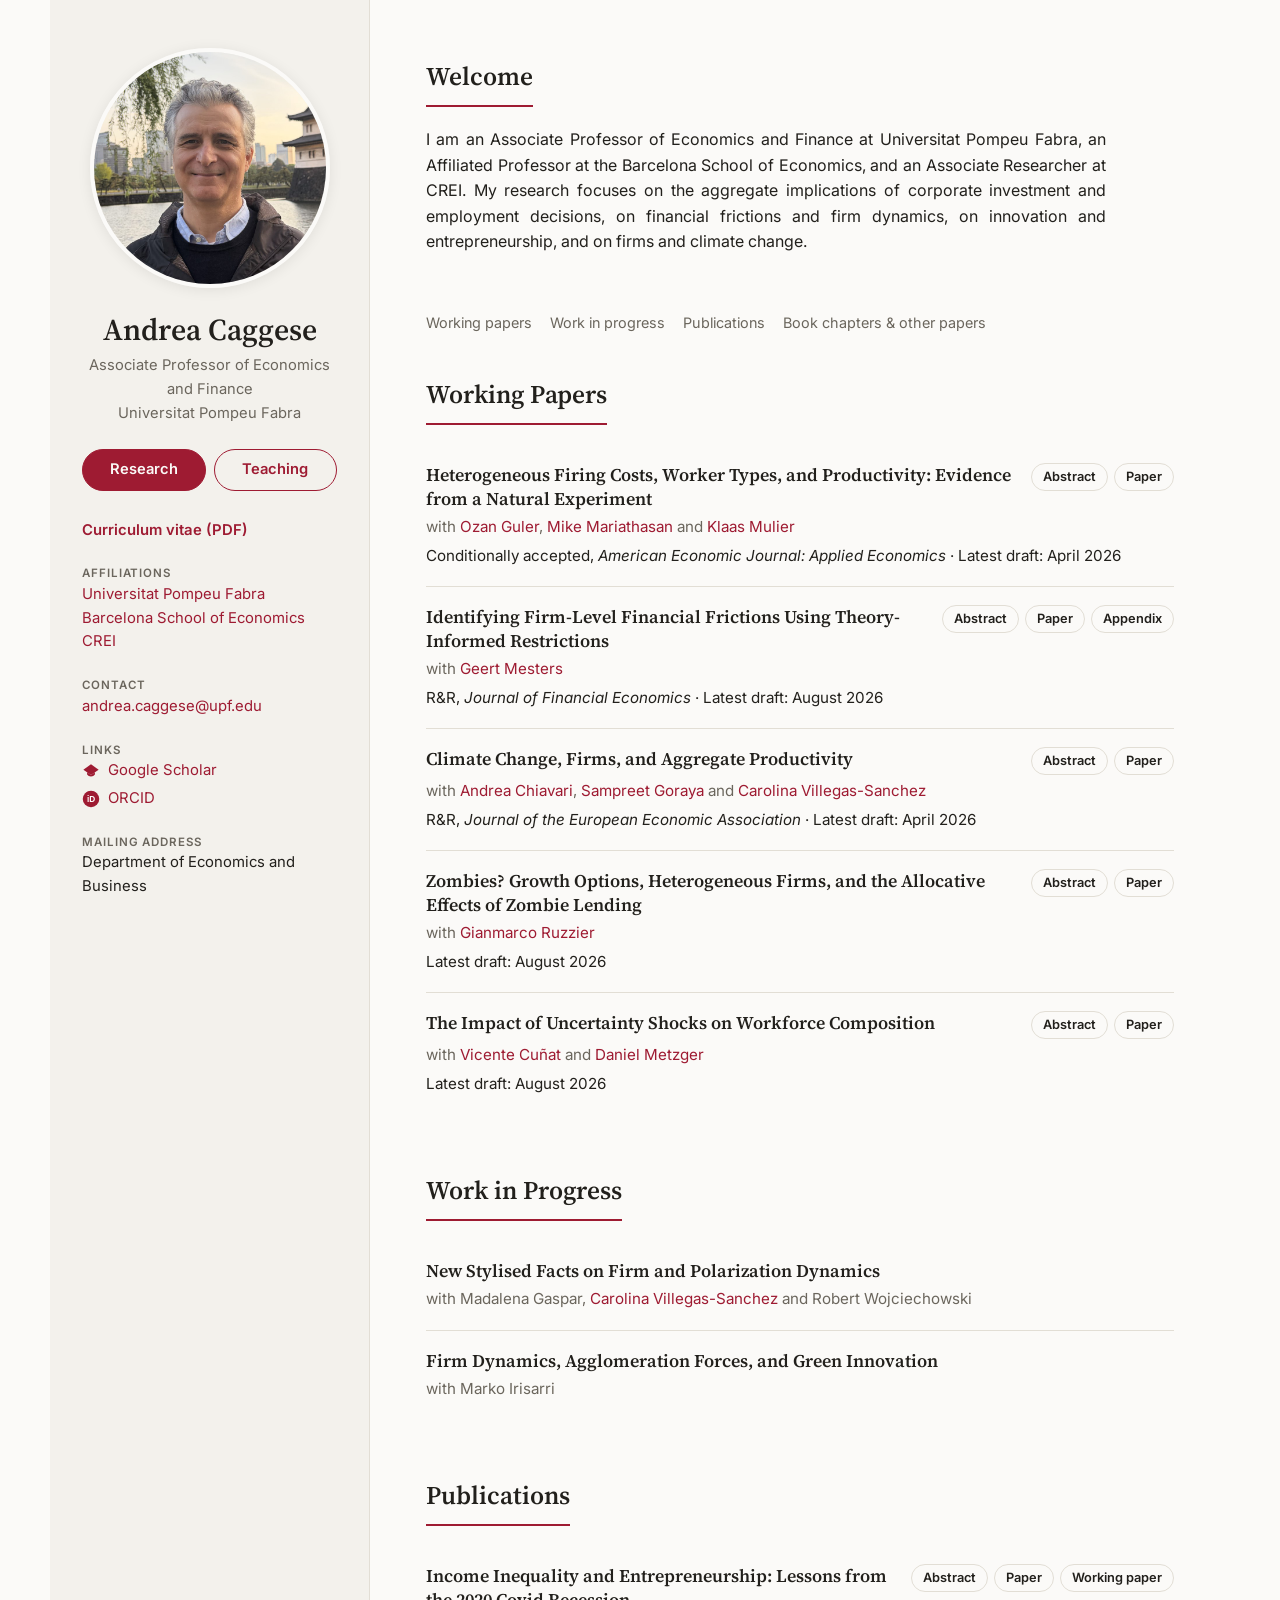
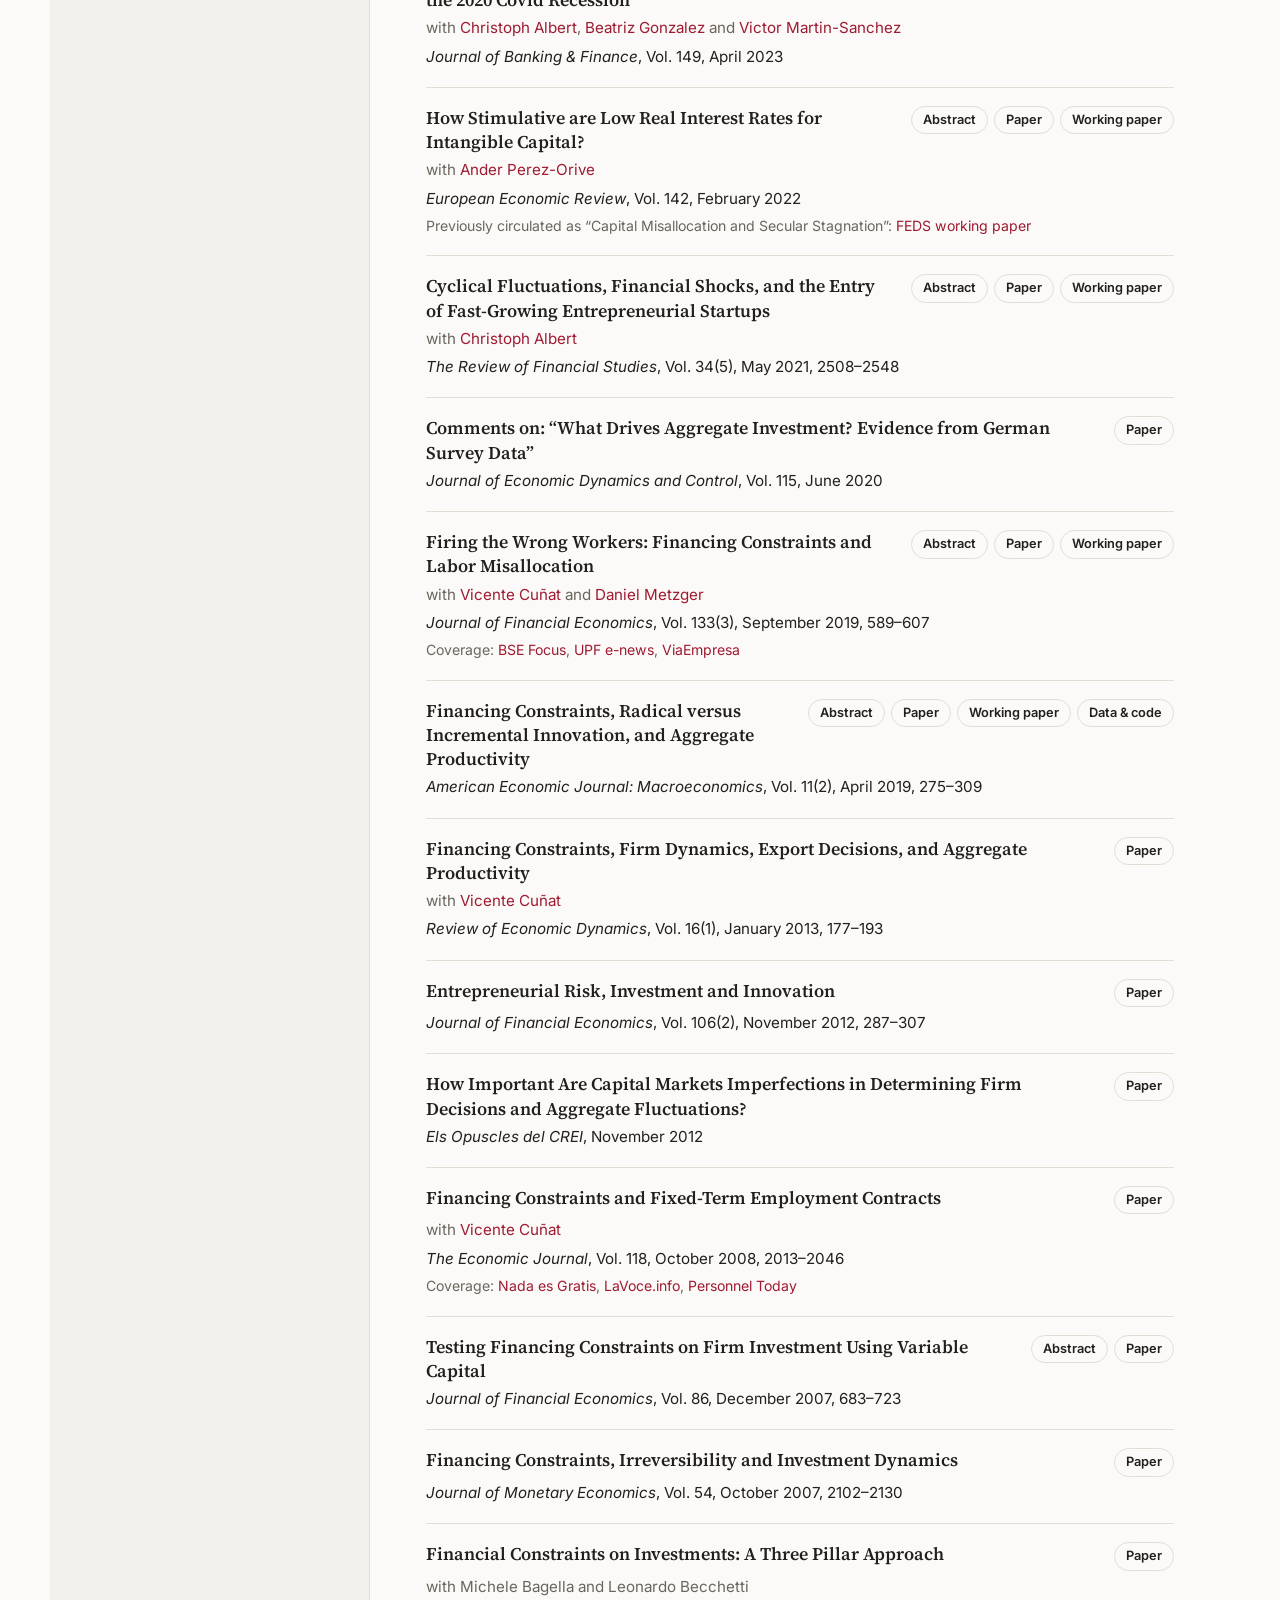
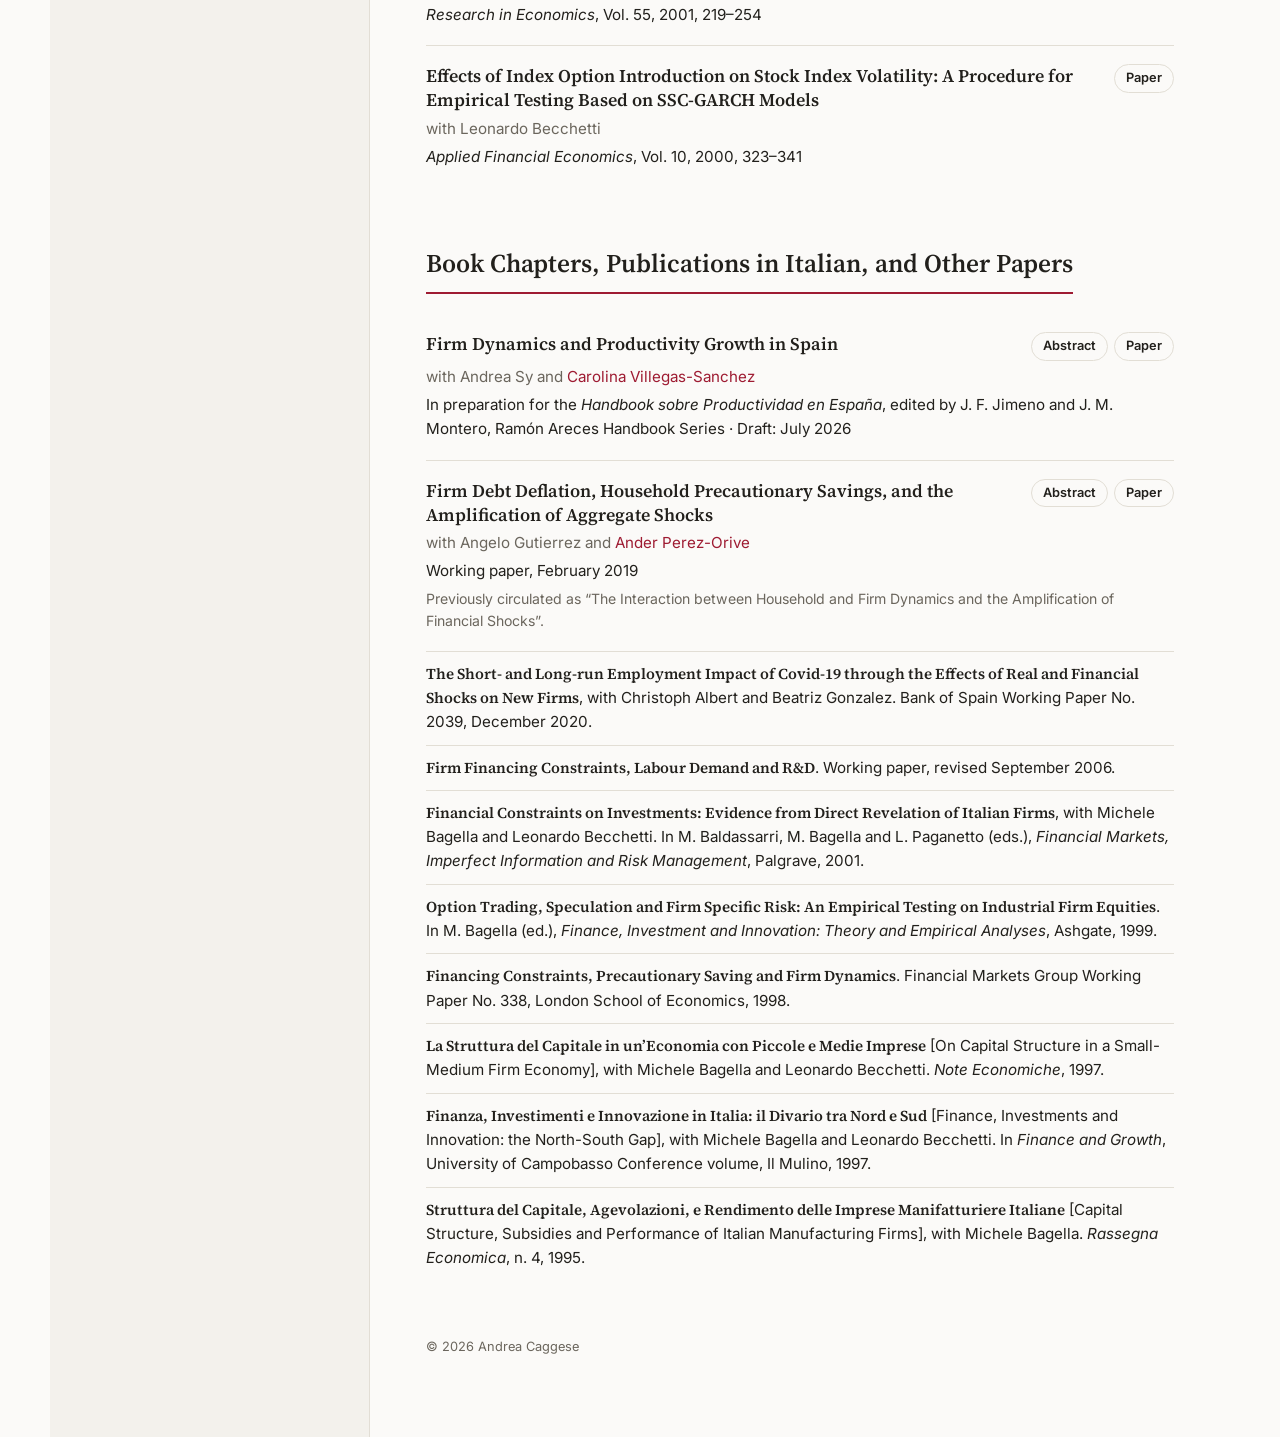
==== commit fd7f9ed6: "Host CV, climate and firing-costs PDFs locally; update their abstracts Co-Authored-By: Claude Opus 5" ====
--- a/index.html
+++ b/index.html
@@ -26,8 +26,7 @@
 
           <div class="profile-details">
             <div class="profile-section">
-              <!-- TODO: replace with the latest CV once it is in the files/ folder -->
-              <a class="cv-link" href="https://andreacaggese.weebly.com/uploads/1/2/7/7/127705454/curriculum_vitae_updatednov24.pdf" target="_blank" rel="noreferrer">Curriculum vitae (PDF)</a>
+              <a class="cv-link" href="files/Curriculum_Vitae_Caggese.pdf" target="_blank" rel="noreferrer">Curriculum vitae (PDF)</a>
             </div>
 
             <div class="profile-section">
@@ -99,15 +98,13 @@
               <h3>Heterogeneous Firing Costs, Worker Types, and Productivity: Evidence from a Natural Experiment</h3>
               <div class="paper-actions">
                 <button class="toggle" type="button" aria-expanded="false">Abstract</button>
-                <!-- TODO: copy the April 2026 draft into files/ -->
-                <a href="https://andreacaggese.weebly.com/uploads/1/2/7/7/127705454/unified_status_april_2026.pdf" target="_blank" rel="noreferrer">Paper</a>
+                <a href="files/Caggese_Guler_Mariathasan_Mulier_Firing_Costs.pdf" target="_blank" rel="noreferrer">Paper</a>
               </div>
             </div>
             <p class="authors">with <a href="https://www.ozanguler.net/" target="_blank" rel="noreferrer">Ozan Guler</a>, <a href="https://sites.google.com/site/mikemariathasan/home" target="_blank" rel="noreferrer">Mike Mariathasan</a> and <a href="https://sites.google.com/site/mulierklaas/" target="_blank" rel="noreferrer">Klaas Mulier</a></p>
             <p class="status">Conditionally accepted, <em>American Economic Journal: Applied Economics</em> · Latest draft: April 2026</p>
-            <!-- TODO: abstract taken from the September 2023 draft; check against the latest version -->
-            <div class="abstract" hidden>
-              <p>We investigate how firing costs affect total factor productivity (TFP). Exploiting a setting in which firing costs change simultaneously for the entire firm-size distribution, but heterogeneously across workers, we identify a bias in the estimated effect on TFP that arises whenever the production function fails to account for heterogeneously affected worker types. By eliminating this bias, we strengthen existing evidence that firing costs negatively affect TFP. We further corroborate evidence on hiring and firing freezes and offer novel evidence that firing costs affect workforce composition and utilization. Instead, we do not observe capital-intensive technology adoption or human capital investments.</p>
+            <div class="abstract" hidden>
+              <p>We investigate how firing costs affect input choices and total factor productivity (TFP) by exploiting a labor reform in Belgium that increased firing costs of blue-collar workers relative to white-collar workers. Using a difference-in-differences design, we show that hiring and separations at blue-collar-intensive firms declined by 8 percent after the reform relative to white-collar-intensive firms. Moreover, blue-collar-intensive firms shifted workforce composition toward white-collar workers, offered fewer permanent contracts, and relied more on outsourced labor. We find no evidence of capital-intensive technology adoption and only little evidence of human capital investment. Ultimately, blue-collar-intensive firms experienced a 4.8 percent decline in TFP.</p>
             </div>
           </article>
 
@@ -132,15 +129,13 @@
               <h3>Climate Change, Firms, and Aggregate Productivity</h3>
               <div class="paper-actions">
                 <button class="toggle" type="button" aria-expanded="false">Abstract</button>
-                <!-- TODO: copy the November 2025 draft into files/ -->
-                <a href="https://andreacaggese.weebly.com/uploads/1/2/7/7/127705454/climate_change_misallocation.pdf" target="_blank" rel="noreferrer">Paper</a>
+                <a href="files/Caggese_Chiavari_Goraya_Villegas_Climate_Change.pdf" target="_blank" rel="noreferrer">Paper</a>
               </div>
             </div>
             <p class="authors">with <a href="https://andreachiavariecon.github.io/" target="_blank" rel="noreferrer">Andrea Chiavari</a>, <a href="https://sites.google.com/view/econsampreet" target="_blank" rel="noreferrer">Sampreet Goraya</a> and <a href="https://sites.google.com/site/carolinavillegassanchez/" target="_blank" rel="noreferrer">Carolina Villegas-Sanchez</a></p>
-            <p class="status">R&amp;R, <em>Journal of the European Economic Association</em> · Latest draft: November 2025</p>
-            <!-- TODO: abstract taken from the October 2023 draft; check against the latest version -->
-            <div class="abstract" hidden>
-              <p>This paper presents a general equilibrium structural framework that separates the effects of temperature on firm-level demand, productivity, and input allocative efficiency to examine the aggregate productivity losses caused by climate change. By analyzing data from Italian firms, that cover approximately 75% of aggregate gross output, and incorporating detailed climate data, the paper reveals an inverted U-shaped relationship between temperature and firm-level outcomes such as productivity and revenue-based marginal product of capital. Leveraging these micro semielasticities, the paper projects the aggregate productivity losses resulting from climate change scenarios. The findings indicate a significant and nonlinear relationship between climate change and aggregate productivity, with a projected 2-degree Celsius increase leading to a 1.8% decline. Doubling the expected increase to 4 degrees exacerbates the decline nearly fourfold to approximately 6.4%. Finally, the analysis highlights widening regional disparities as a consequence of climate change.</p>
+            <p class="status">R&amp;R, <em>Journal of the European Economic Association</em> · Latest draft: April 2026</p>
+            <div class="abstract" hidden>
+              <p>This paper develops a general equilibrium framework to study how temperature affects firm-level demand, productivity, and input allocation, and uses it to derive an aggregate damage function for climate change. Using matched data for Italian firms and climate variation, we find that extreme temperatures reduce both productivity and the marginal product of capital. Our model estimates aggregate productivity losses from local temperature fluctuations ranging from 1.6% to 17.8%, depending on adaptation and scenario. For a given scenario, these losses are about four times larger than in representative-firm models, which overlook frictions and heterogeneity. Embedding our framework into Integrated Assessment Models would revise upward the economic costs of climate change.</p>
             </div>
           </article>
 
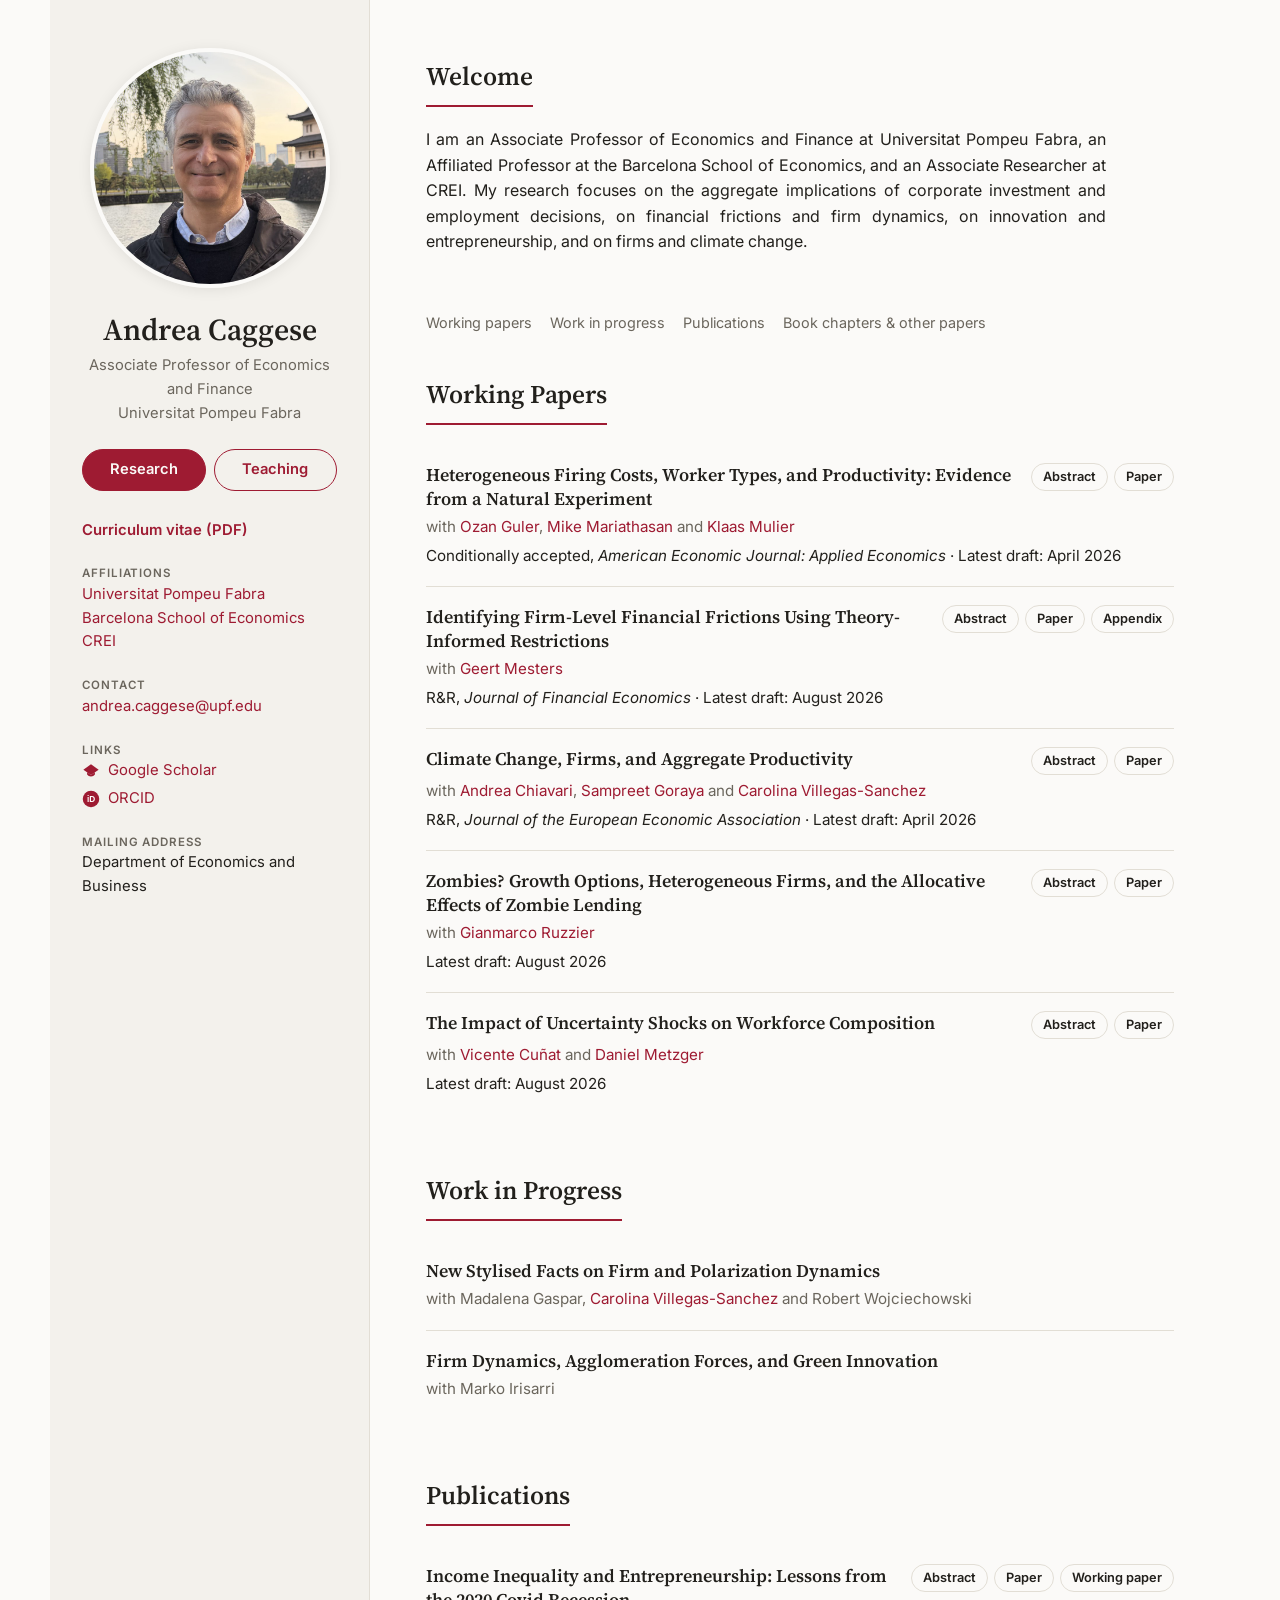
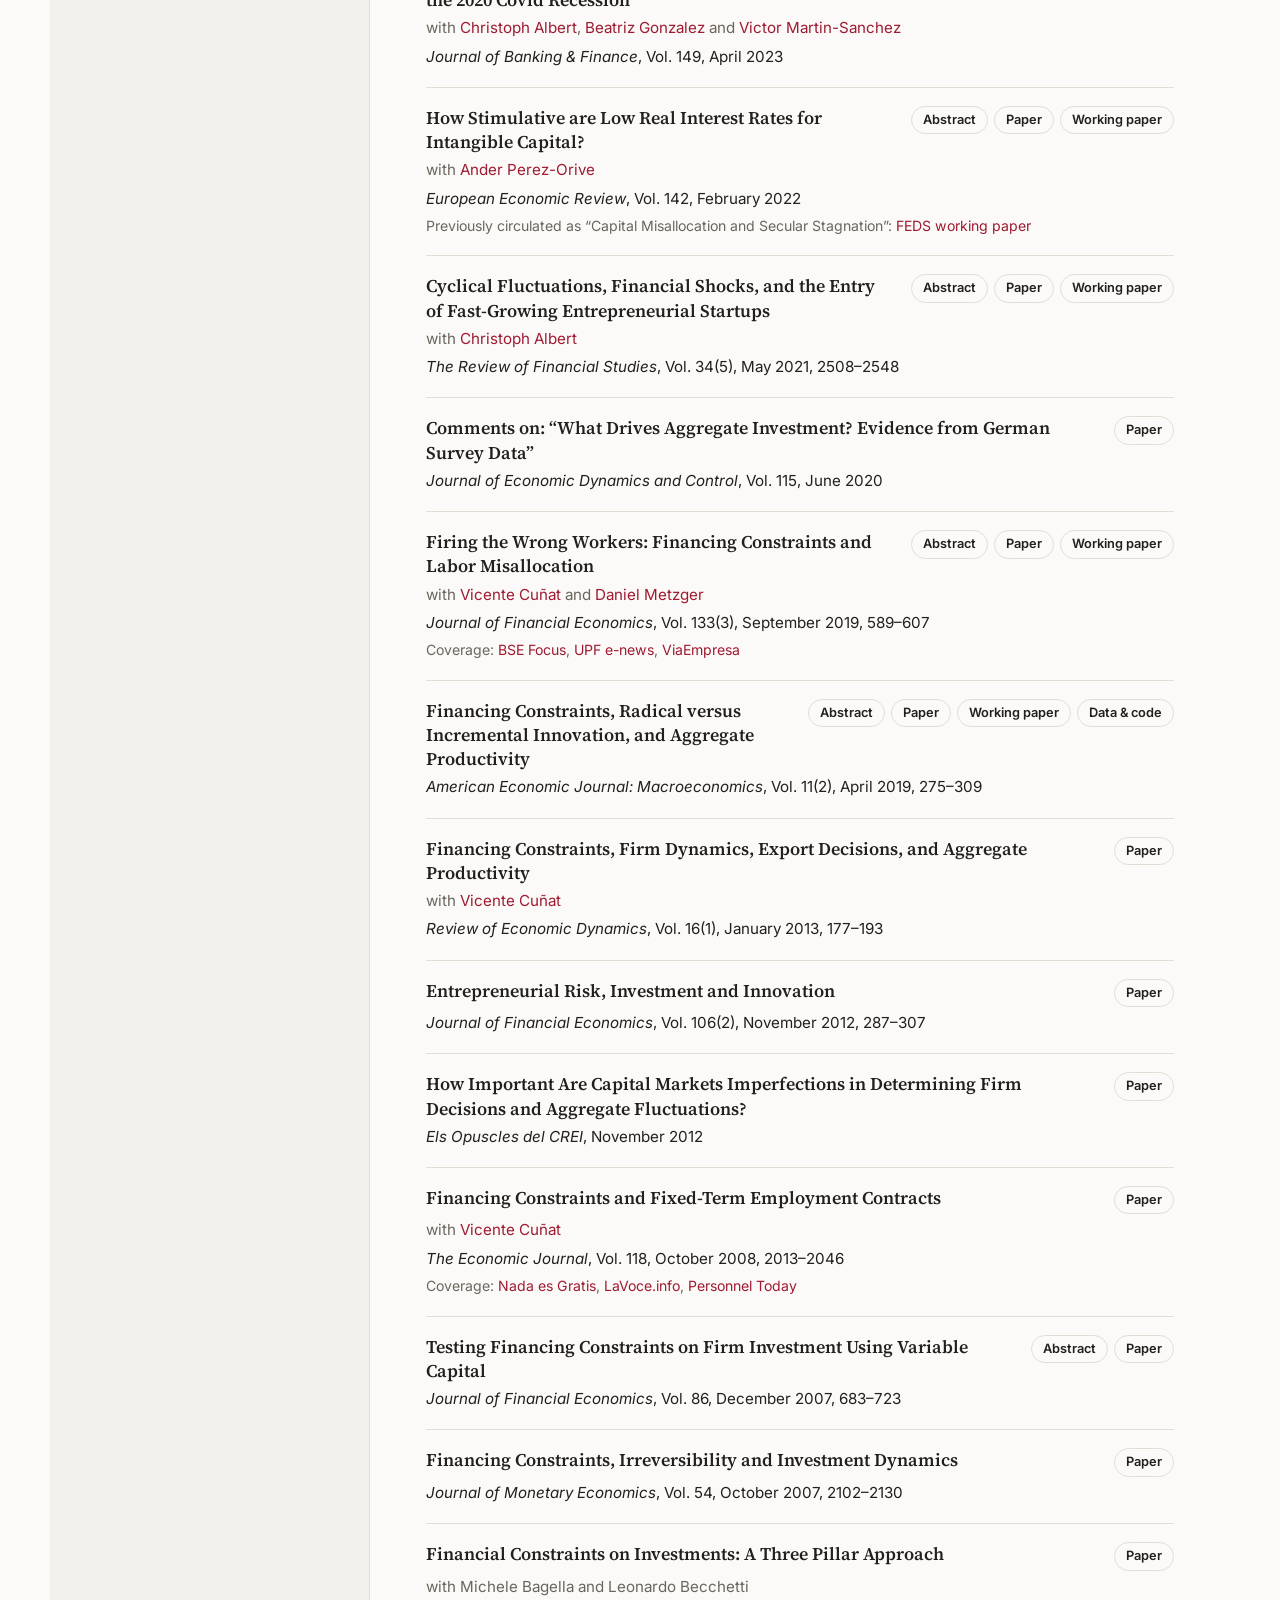
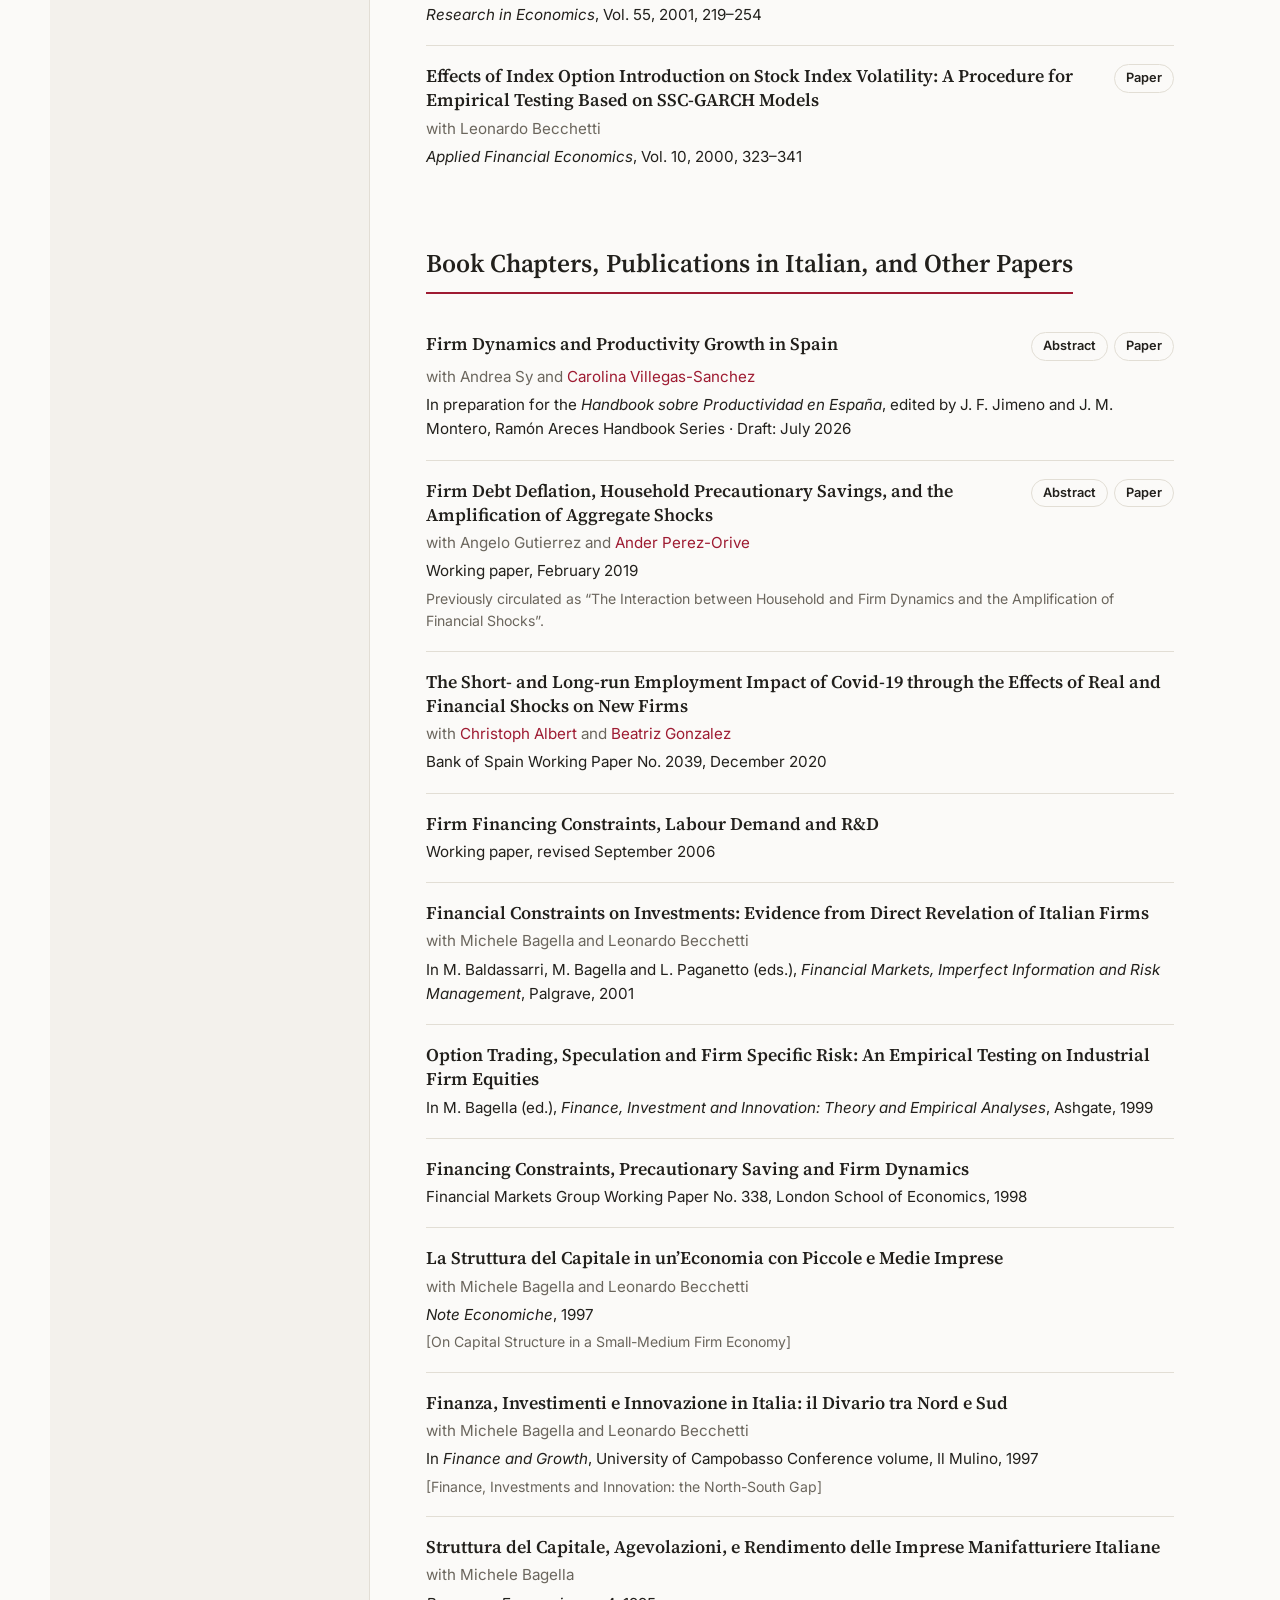
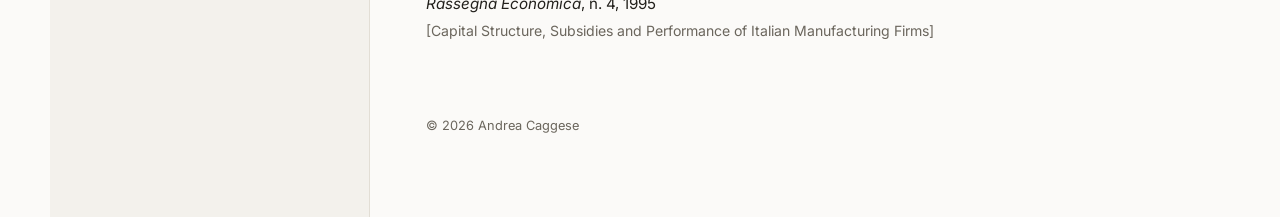
==== commit 8cfe711c: "Use the standard paper format for book chapters and older papers Co-Authored-By: Claude Opus 5.5 <no" ====
--- a/index.html
+++ b/index.html
@@ -414,16 +414,53 @@
             </div>
           </article>
 
-          <ul class="compact-list">
-            <li><span class="title">The Short- and Long-run Employment Impact of Covid-19 through the Effects of Real and Financial Shocks on New Firms</span>, with Christoph Albert and Beatriz Gonzalez. Bank of Spain Working Paper No. 2039, December 2020.</li>
-            <li><span class="title">Firm Financing Constraints, Labour Demand and R&amp;D</span>. Working paper, revised September 2006.</li>
-            <li><span class="title">Financial Constraints on Investments: Evidence from Direct Revelation of Italian Firms</span>, with Michele Bagella and Leonardo Becchetti. In M. Baldassarri, M. Bagella and L. Paganetto (eds.), <em>Financial Markets, Imperfect Information and Risk Management</em>, Palgrave, 2001.</li>
-            <li><span class="title">Option Trading, Speculation and Firm Specific Risk: An Empirical Testing on Industrial Firm Equities</span>. In M. Bagella (ed.), <em>Finance, Investment and Innovation: Theory and Empirical Analyses</em>, Ashgate, 1999.</li>
-            <li><span class="title">Financing Constraints, Precautionary Saving and Firm Dynamics</span>. Financial Markets Group Working Paper No. 338, London School of Economics, 1998.</li>
-            <li><span class="title">La Struttura del Capitale in un’Economia con Piccole e Medie Imprese</span> [On Capital Structure in a Small-Medium Firm Economy], with Michele Bagella and Leonardo Becchetti. <em>Note Economiche</em>, 1997.</li>
-            <li><span class="title">Finanza, Investimenti e Innovazione in Italia: il Divario tra Nord e Sud</span> [Finance, Investments and Innovation: the North-South Gap], with Michele Bagella and Leonardo Becchetti. In <em>Finance and Growth</em>, University of Campobasso Conference volume, Il Mulino, 1997.</li>
-            <li><span class="title">Struttura del Capitale, Agevolazioni, e Rendimento delle Imprese Manifatturiere Italiane</span> [Capital Structure, Subsidies and Performance of Italian Manufacturing Firms], with Michele Bagella. <em>Rassegna Economica</em>, n. 4, 1995.</li>
-          </ul>
+          <article class="paper">
+            <h3>The Short- and Long-run Employment Impact of Covid-19 through the Effects of Real and Financial Shocks on New Firms</h3>
+            <p class="authors">with <a href="https://christophalbert.weebly.com/" target="_blank" rel="noreferrer">Christoph Albert</a> and <a href="https://beatrizgonzalezlopez.weebly.com/" target="_blank" rel="noreferrer">Beatriz Gonzalez</a></p>
+            <p class="status">Bank of Spain Working Paper No. 2039, December 2020</p>
+          </article>
+
+          <article class="paper">
+            <h3>Firm Financing Constraints, Labour Demand and R&amp;D</h3>
+            <p class="status">Working paper, revised September 2006</p>
+          </article>
+
+          <article class="paper">
+            <h3>Financial Constraints on Investments: Evidence from Direct Revelation of Italian Firms</h3>
+            <p class="authors">with Michele Bagella and Leonardo Becchetti</p>
+            <p class="status">In M. Baldassarri, M. Bagella and L. Paganetto (eds.), <em>Financial Markets, Imperfect Information and Risk Management</em>, Palgrave, 2001</p>
+          </article>
+
+          <article class="paper">
+            <h3>Option Trading, Speculation and Firm Specific Risk: An Empirical Testing on Industrial Firm Equities</h3>
+            <p class="status">In M. Bagella (ed.), <em>Finance, Investment and Innovation: Theory and Empirical Analyses</em>, Ashgate, 1999</p>
+          </article>
+
+          <article class="paper">
+            <h3>Financing Constraints, Precautionary Saving and Firm Dynamics</h3>
+            <p class="status">Financial Markets Group Working Paper No. 338, London School of Economics, 1998</p>
+          </article>
+
+          <article class="paper">
+            <h3>La Struttura del Capitale in un’Economia con Piccole e Medie Imprese</h3>
+            <p class="authors">with Michele Bagella and Leonardo Becchetti</p>
+            <p class="status"><em>Note Economiche</em>, 1997</p>
+            <p class="extra">[On Capital Structure in a Small-Medium Firm Economy]</p>
+          </article>
+
+          <article class="paper">
+            <h3>Finanza, Investimenti e Innovazione in Italia: il Divario tra Nord e Sud</h3>
+            <p class="authors">with Michele Bagella and Leonardo Becchetti</p>
+            <p class="status">In <em>Finance and Growth</em>, University of Campobasso Conference volume, Il Mulino, 1997</p>
+            <p class="extra">[Finance, Investments and Innovation: the North-South Gap]</p>
+          </article>
+
+          <article class="paper">
+            <h3>Struttura del Capitale, Agevolazioni, e Rendimento delle Imprese Manifatturiere Italiane</h3>
+            <p class="authors">with Michele Bagella</p>
+            <p class="status"><em>Rassegna Economica</em>, n. 4, 1995</p>
+            <p class="extra">[Capital Structure, Subsidies and Performance of Italian Manufacturing Firms]</p>
+          </article>
         </section>
 
         <footer>© <span id="year">2026</span> Andrea Caggese</footer>
--- a/styles.css
+++ b/styles.css
@@ -246,16 +246,6 @@
   line-height: 1.6;
 }
 .abstract p { margin: 0; }
-
-/* Compact list for older / Italian papers */
-.compact-list { list-style: none; padding: 0; margin: 0; }
-.compact-list li {
-  padding: 10px 0;
-  border-bottom: 1px solid var(--rule);
-  font-size: 0.95rem;
-}
-.compact-list li:last-child { border-bottom: none; }
-.compact-list .title { font-family: var(--serif); font-weight: 600; }
 
 /* ---------- Teaching page ---------- */
 .course {
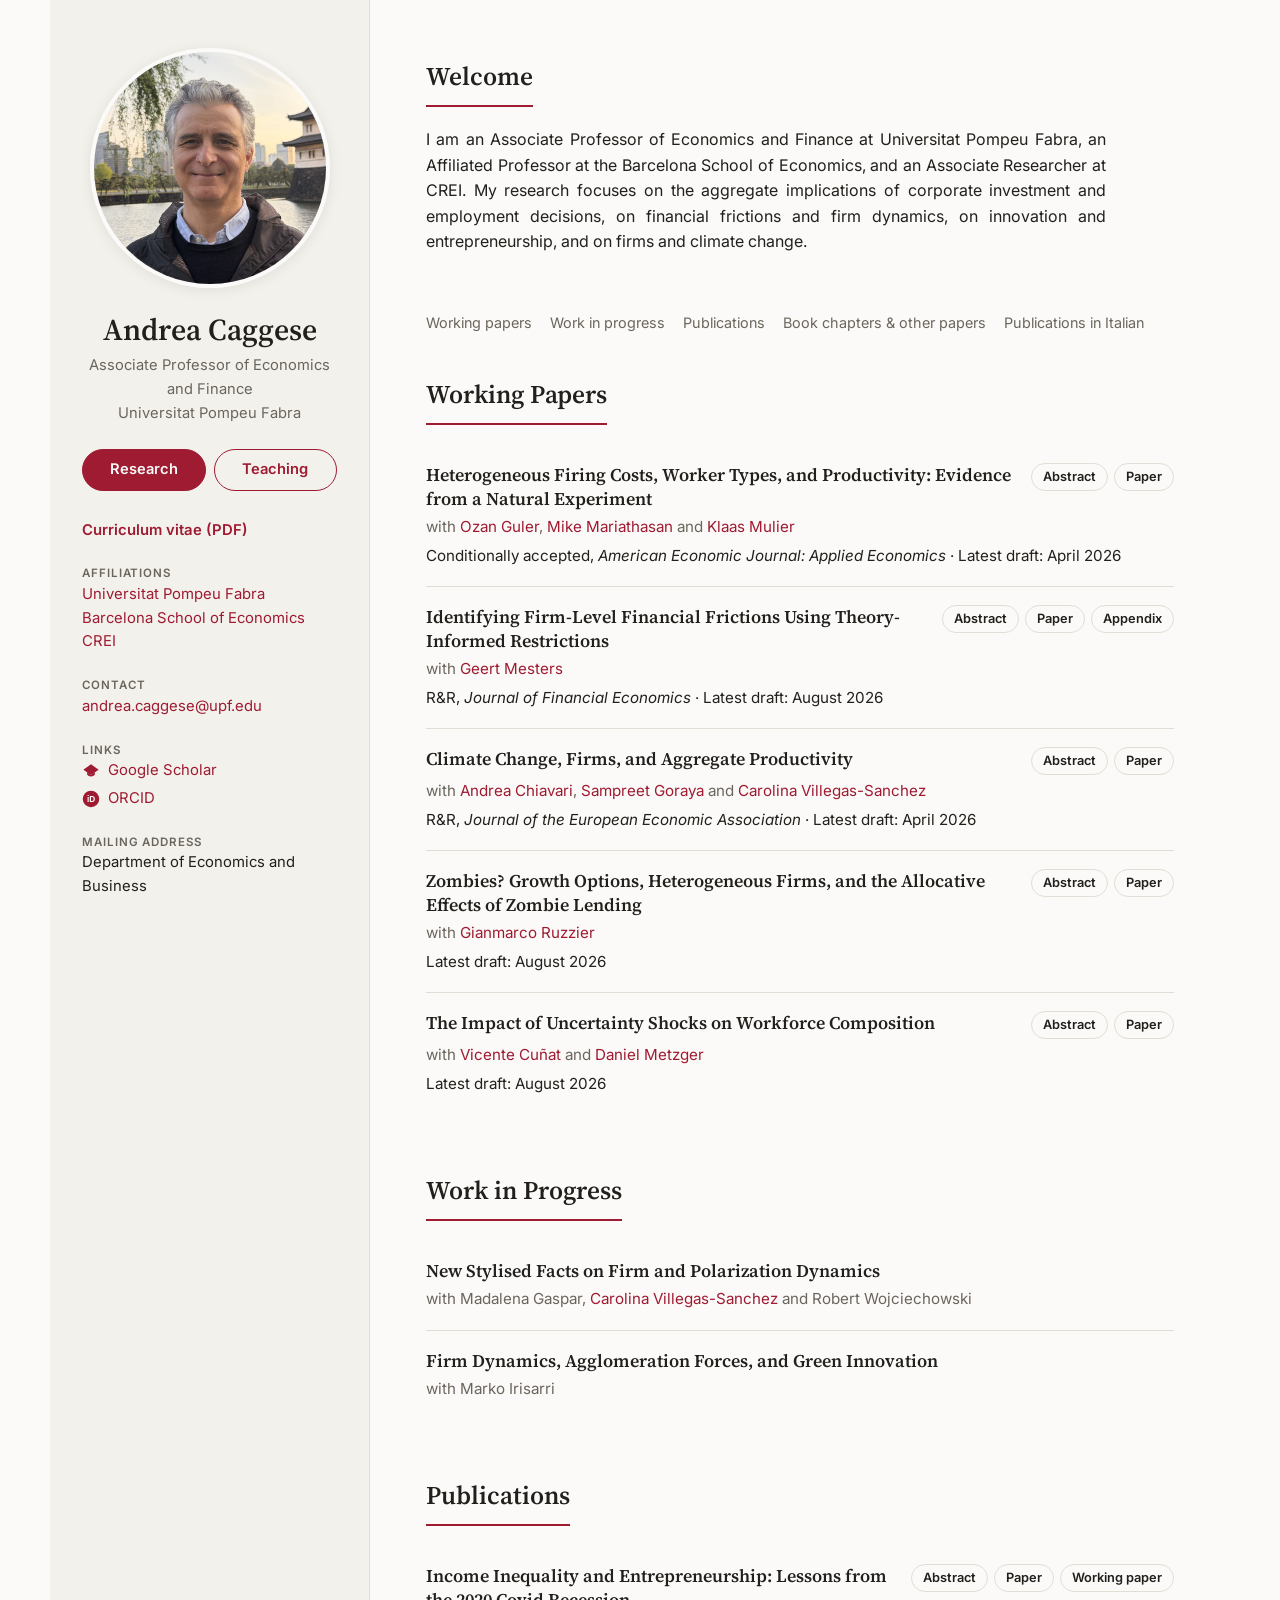
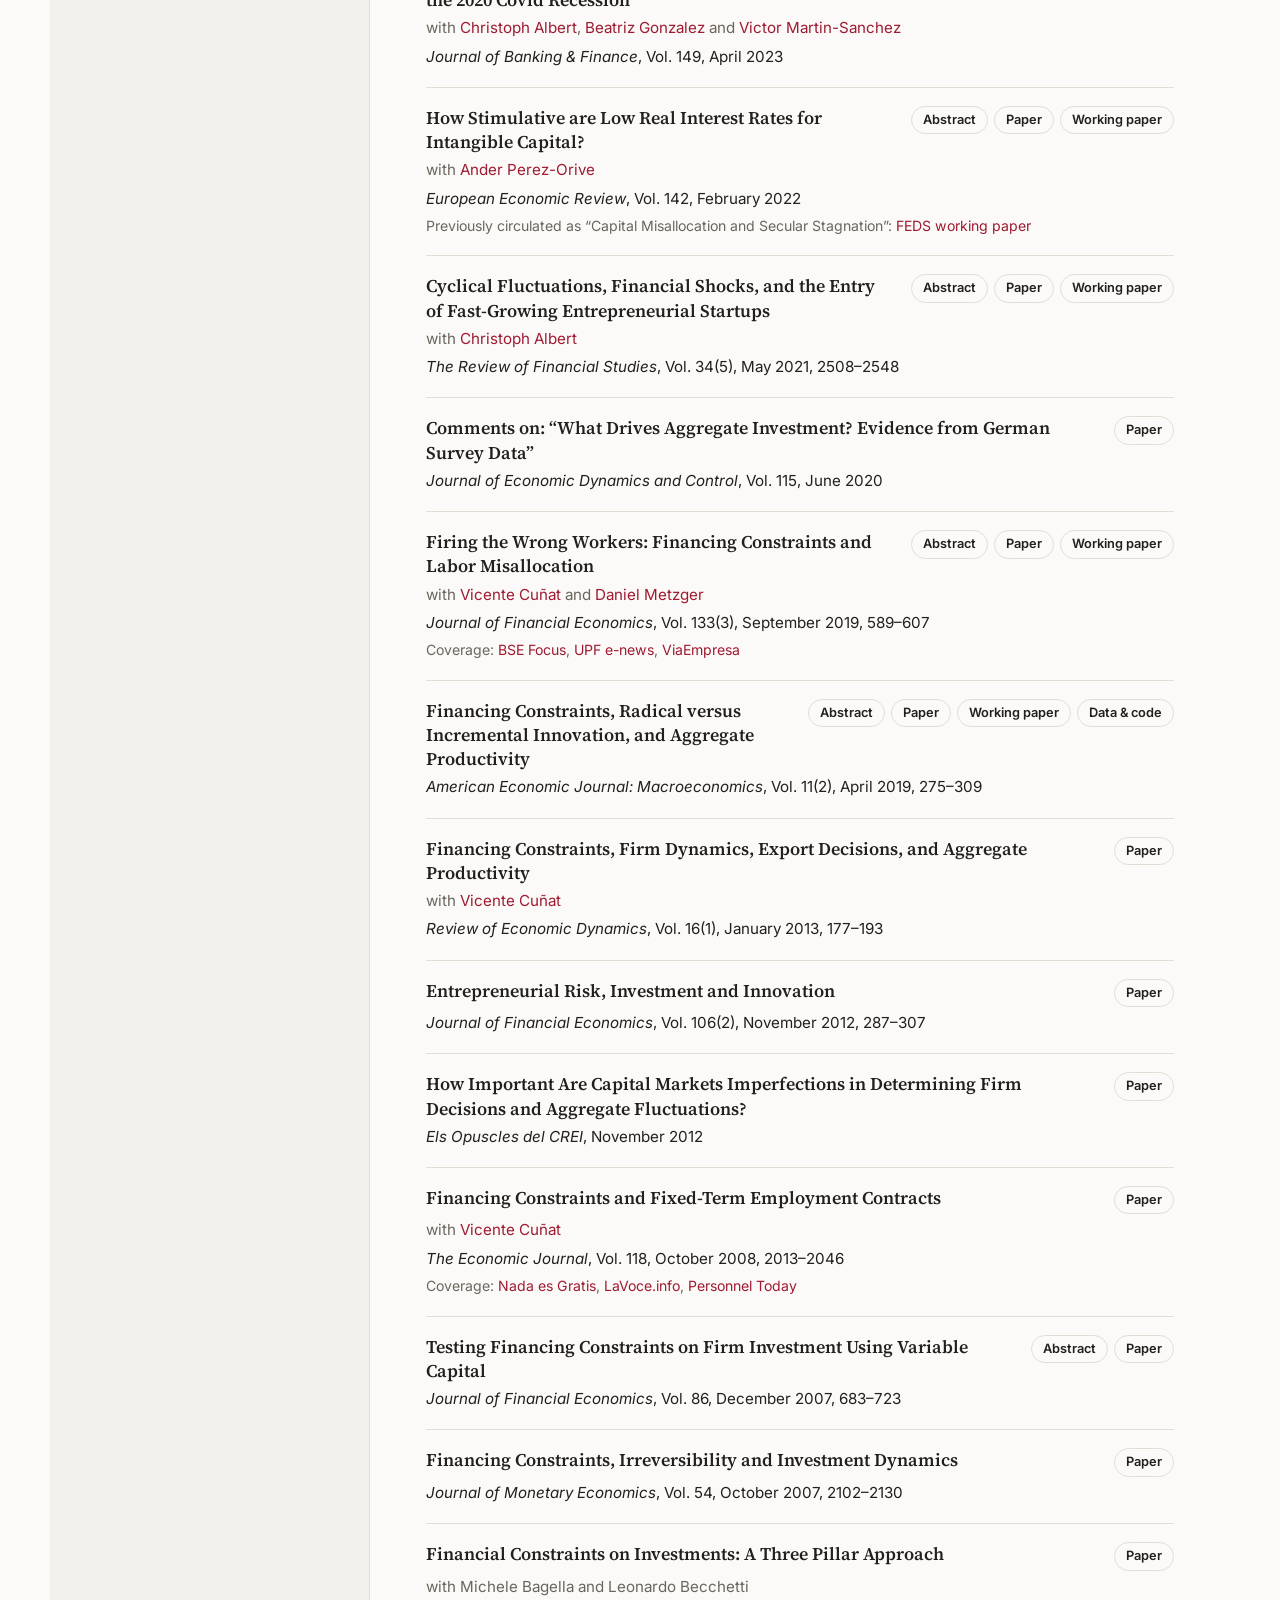
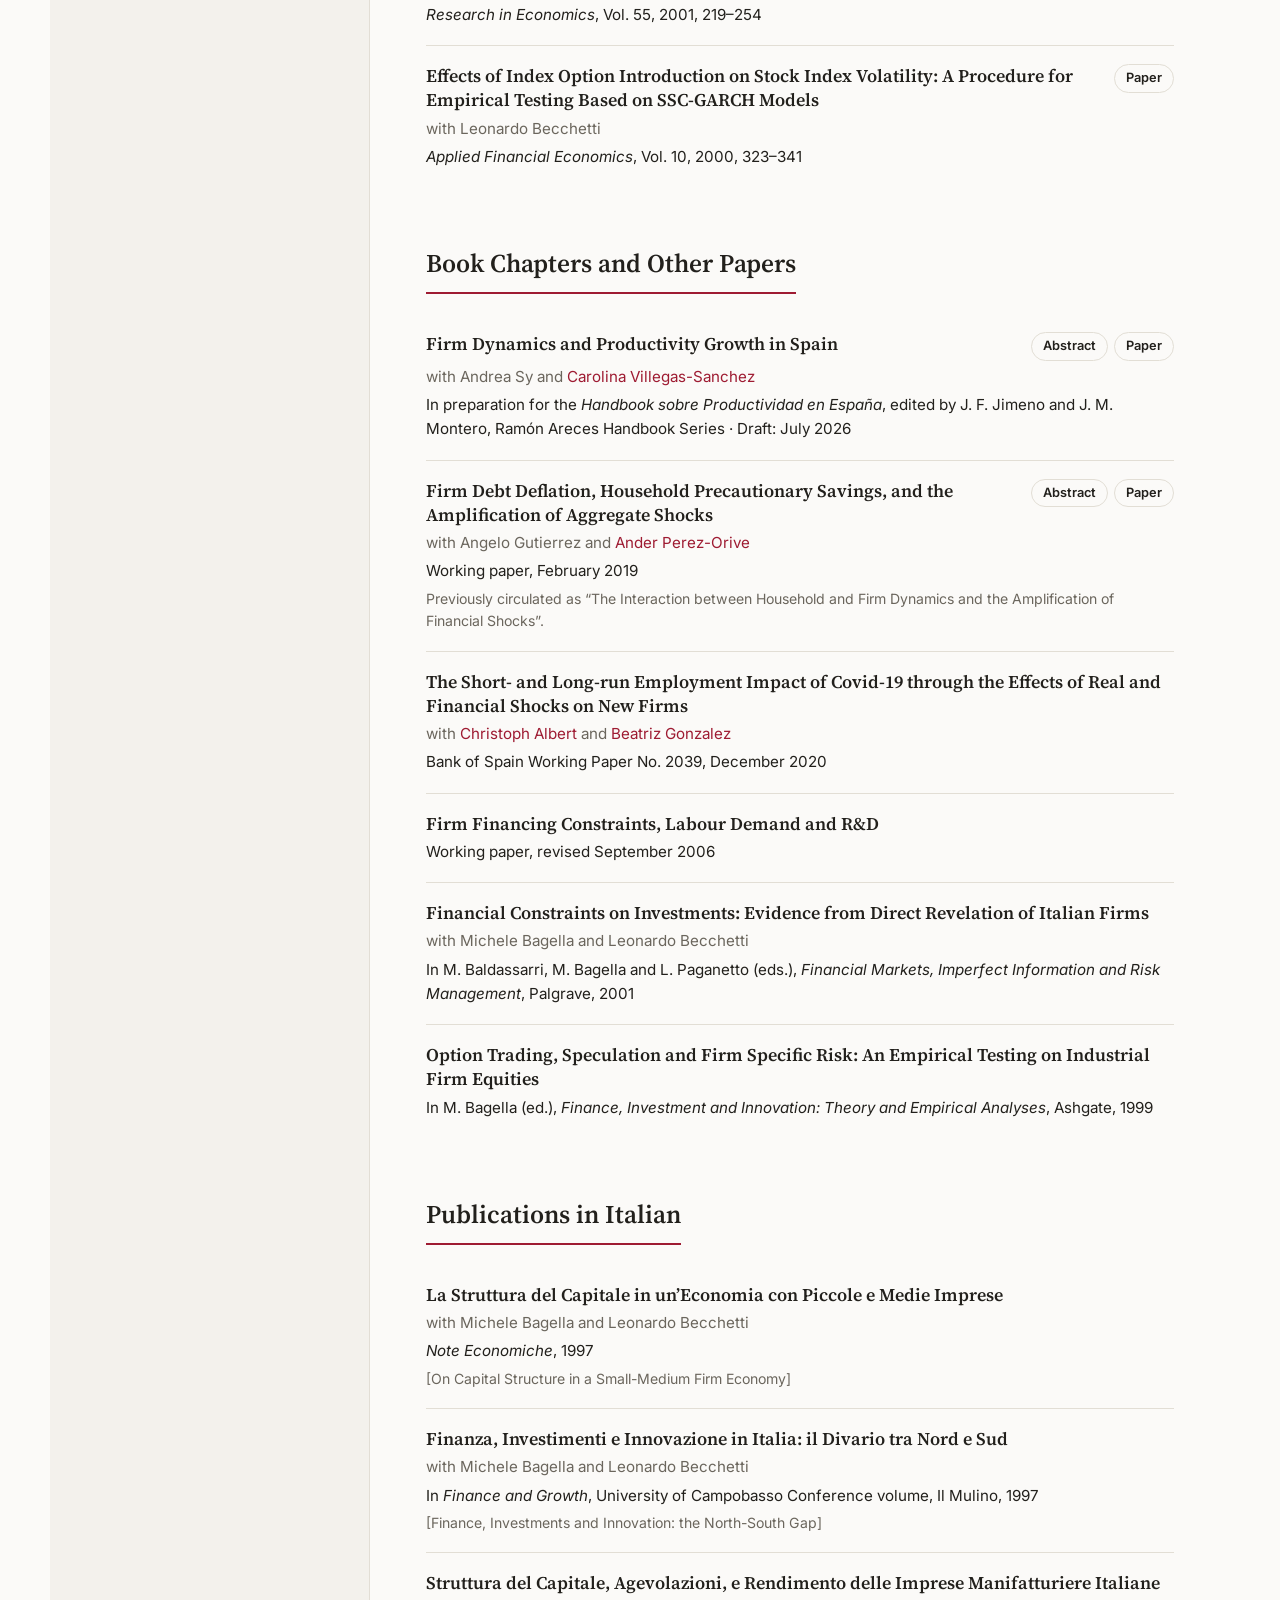
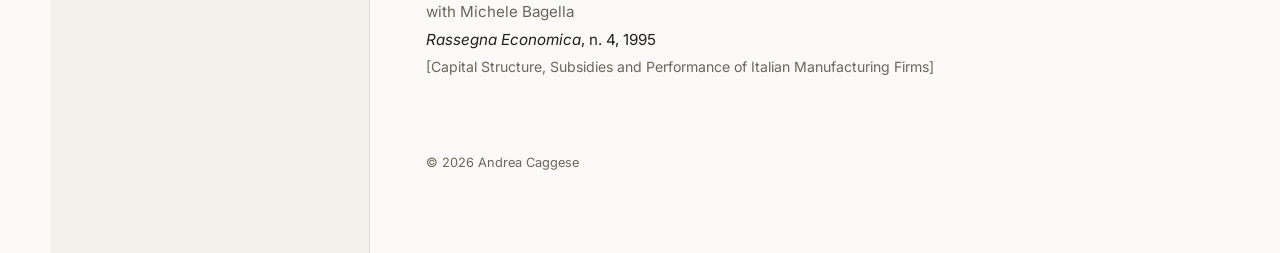
==== commit ed9e396e: "Split book chapters and Italian publications; remove FMG working paper Co-Authored-By: Claude Opus 5" ====
--- a/index.html
+++ b/index.html
@@ -87,6 +87,7 @@
           <li><a href="#work-in-progress">Work in progress</a></li>
           <li><a href="#publications">Publications</a></li>
           <li><a href="#other-papers">Book chapters &amp; other papers</a></li>
+          <li><a href="#italian">Publications in Italian</a></li>
         </ul>
 
         <!-- ================= WORKING PAPERS ================= -->
@@ -381,7 +382,7 @@
 
         <!-- ================= OTHER PAPERS ================= -->
         <section class="section" id="other-papers">
-          <h2>Book Chapters, Publications in Italian, and Other Papers</h2>
+          <h2>Book Chapters and Other Papers</h2>
 
           <article class="paper">
             <div class="paper-head">
@@ -435,11 +436,11 @@
             <h3>Option Trading, Speculation and Firm Specific Risk: An Empirical Testing on Industrial Firm Equities</h3>
             <p class="status">In M. Bagella (ed.), <em>Finance, Investment and Innovation: Theory and Empirical Analyses</em>, Ashgate, 1999</p>
           </article>
-
-          <article class="paper">
-            <h3>Financing Constraints, Precautionary Saving and Firm Dynamics</h3>
-            <p class="status">Financial Markets Group Working Paper No. 338, London School of Economics, 1998</p>
-          </article>
+        </section>
+
+        <!-- ================= PUBLICATIONS IN ITALIAN ================= -->
+        <section class="section" id="italian">
+          <h2>Publications in Italian</h2>
 
           <article class="paper">
             <h3>La Struttura del Capitale in un’Economia con Piccole e Medie Imprese</h3>
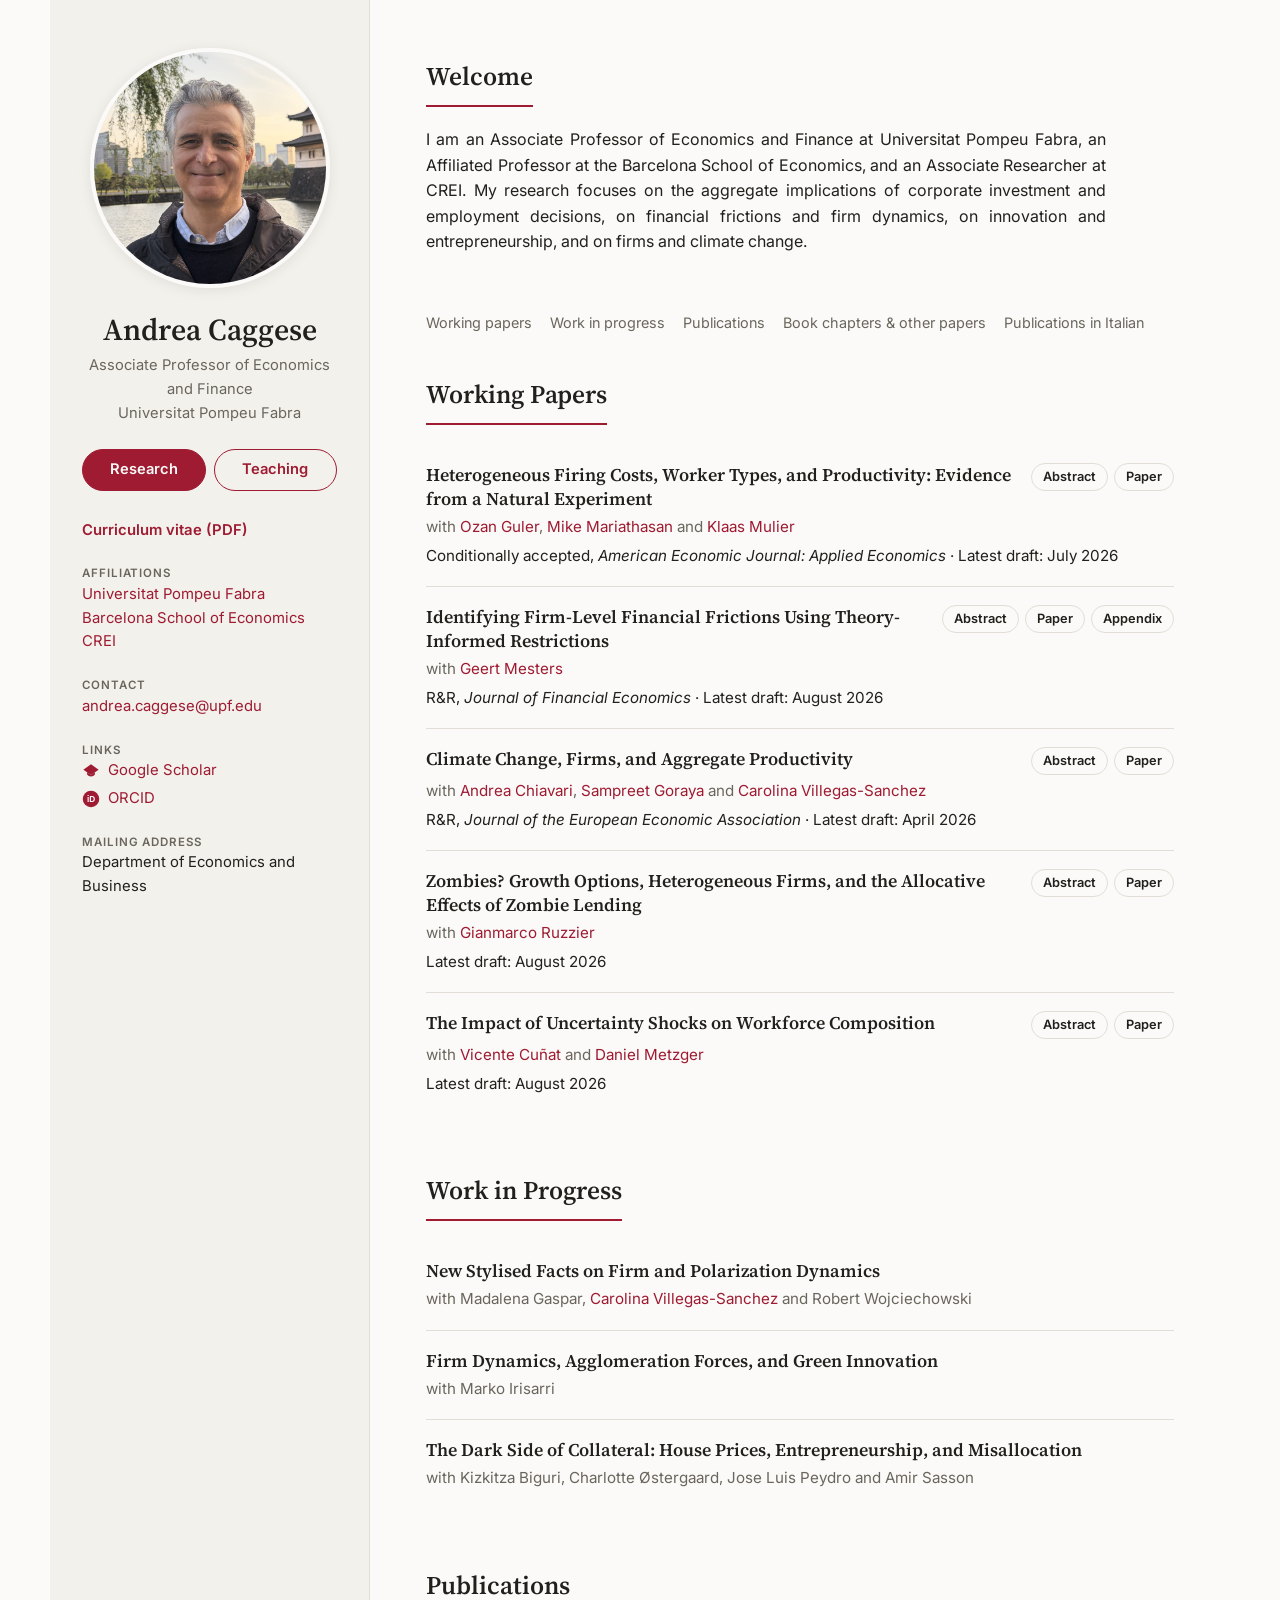
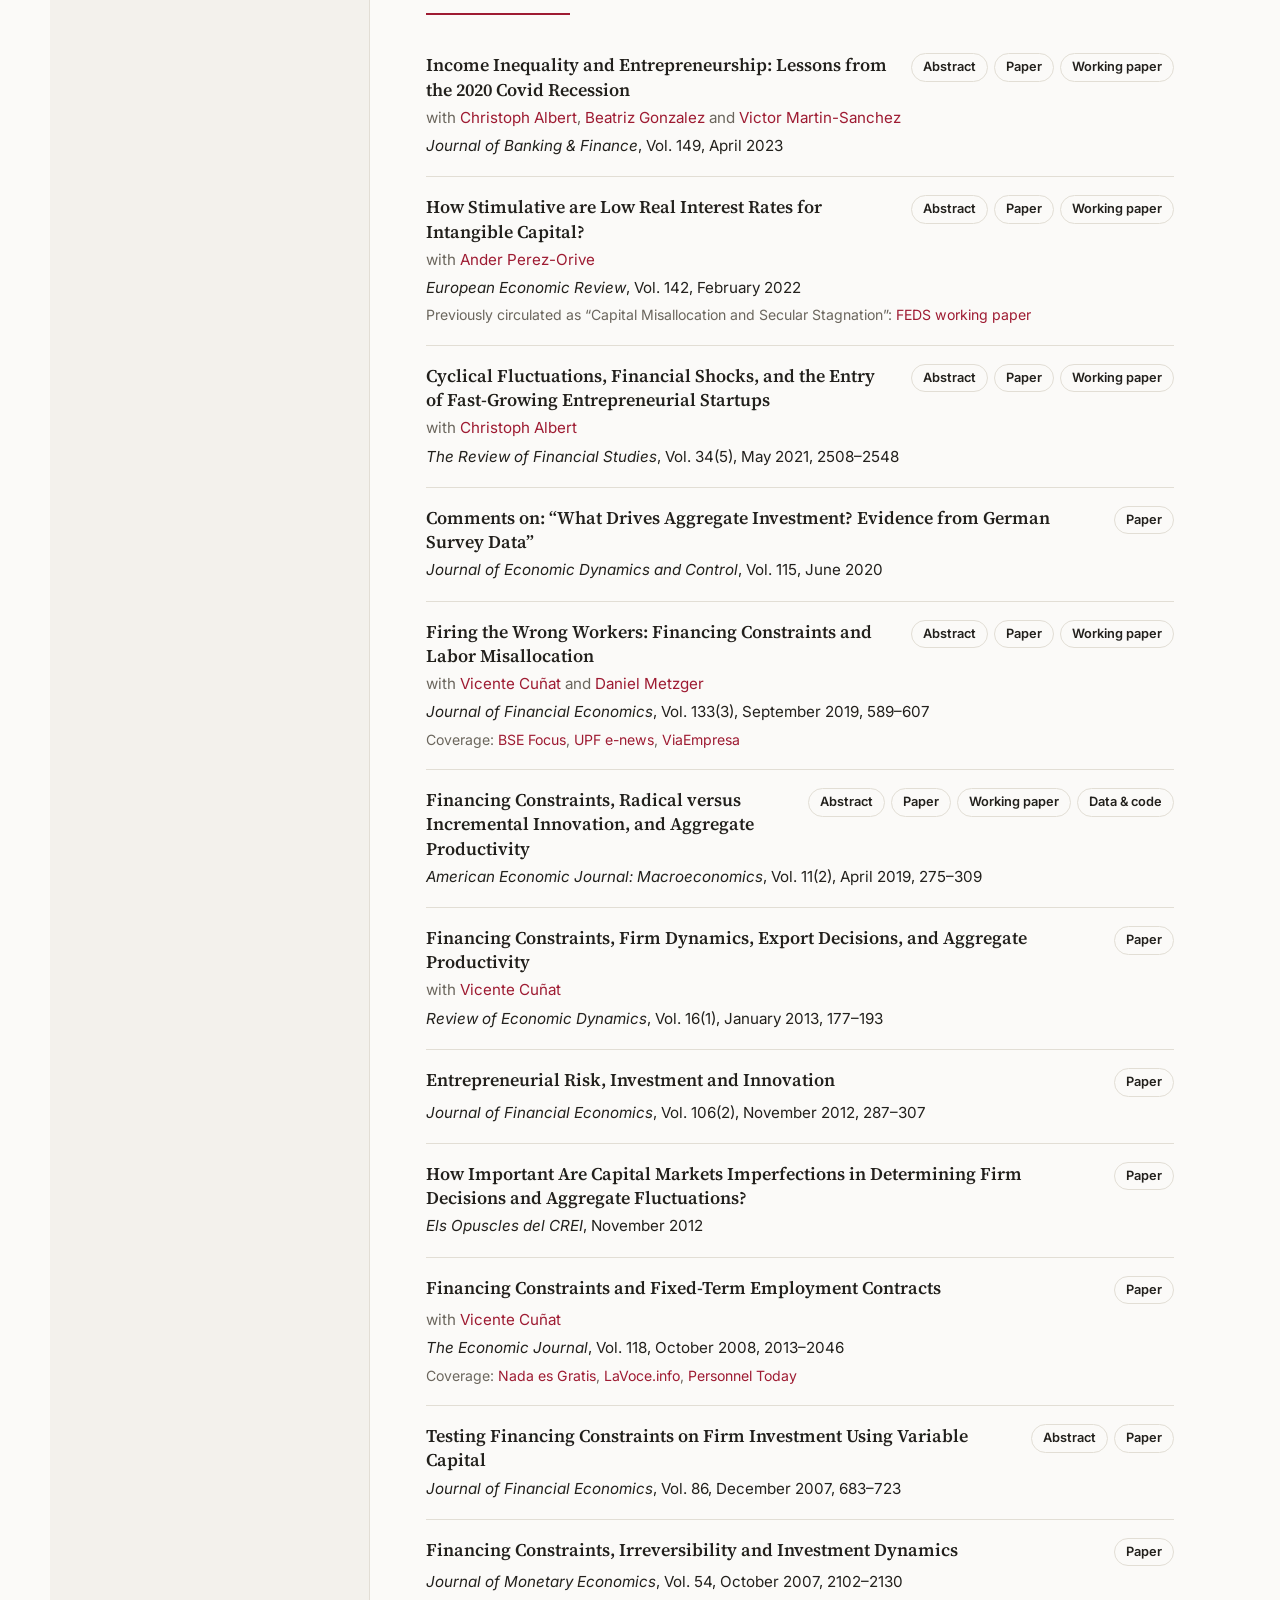
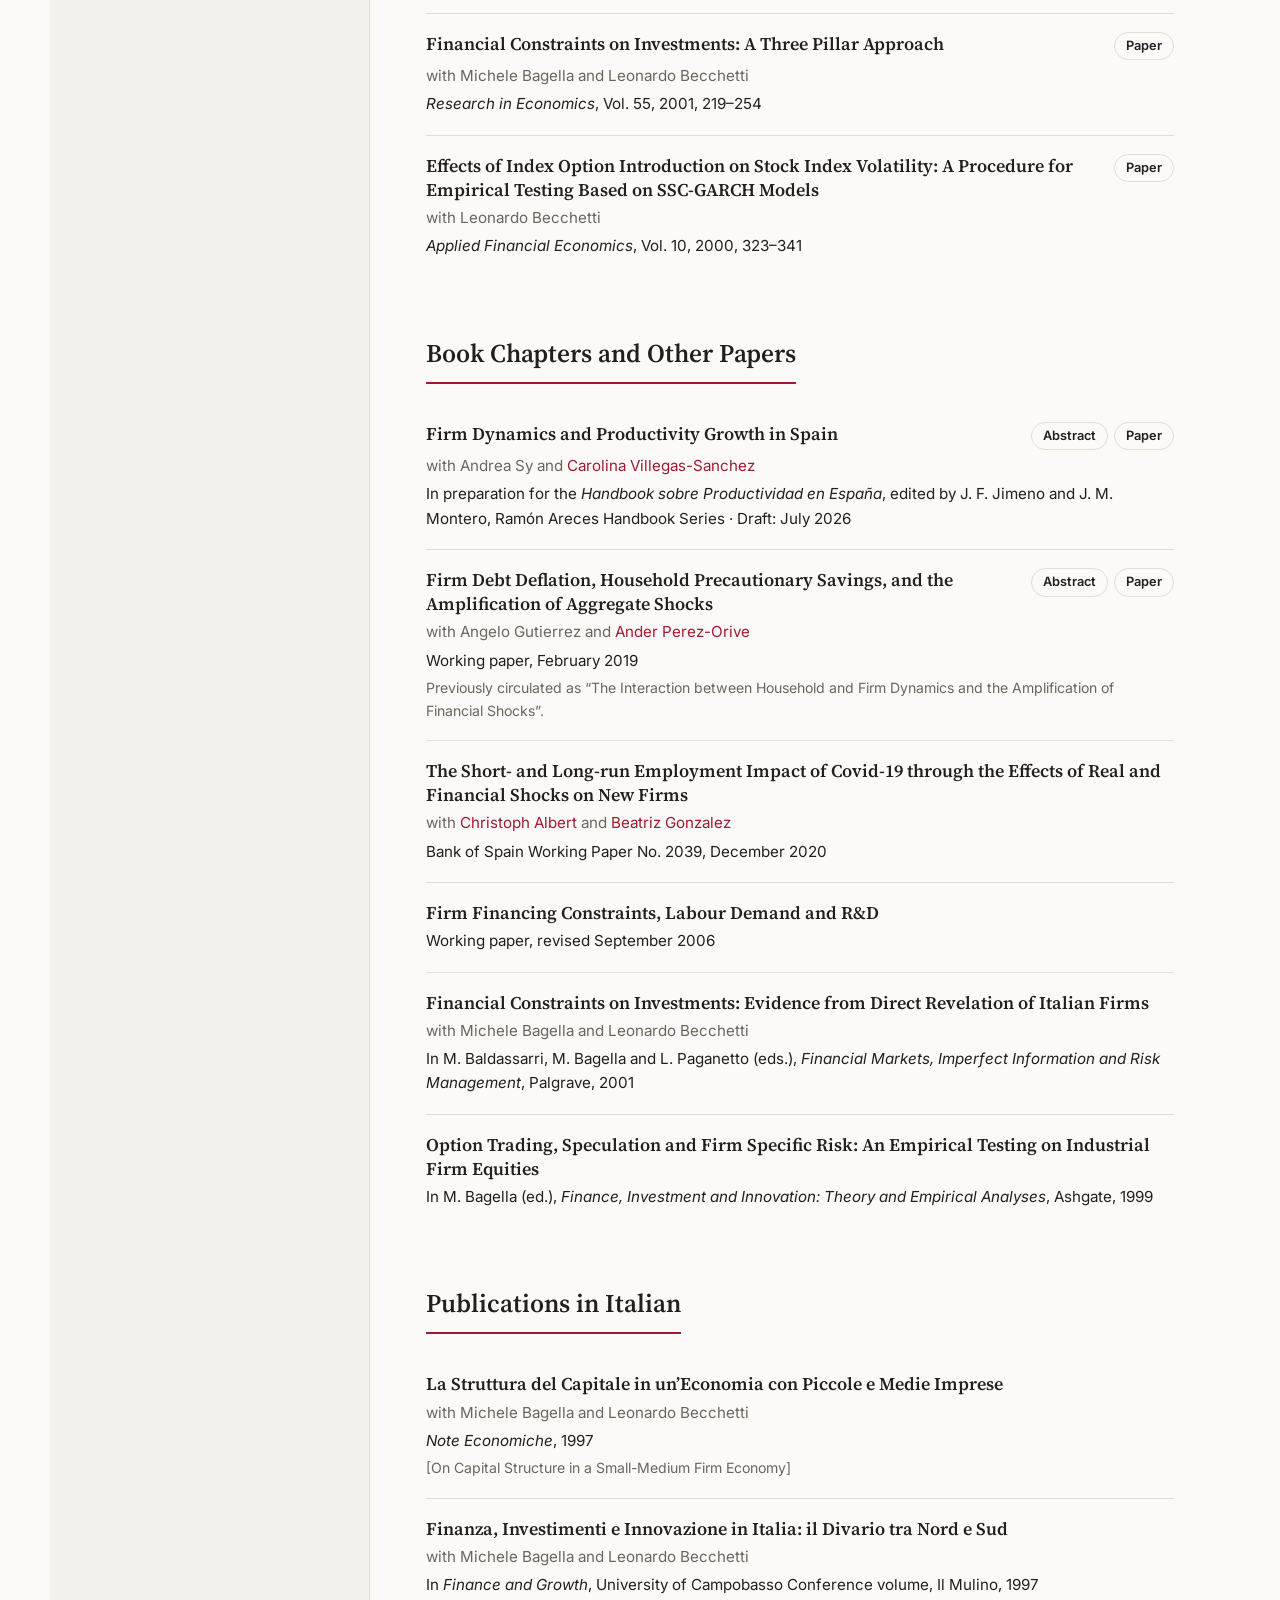
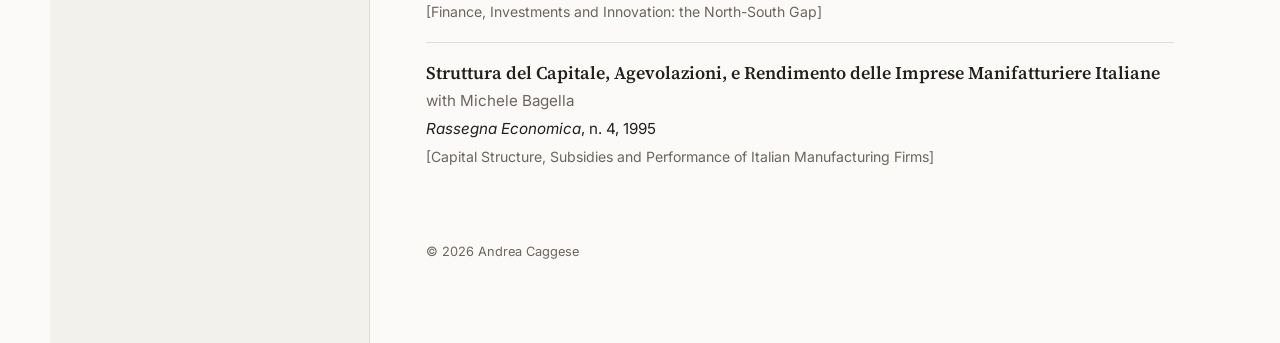
==== commit 4f00b143: "Update CV to October 2026, firing-costs draft date, add work in progress Co-Authored-By: Claude Opus" ====
--- a/index.html
+++ b/index.html
@@ -103,7 +103,7 @@
               </div>
             </div>
             <p class="authors">with <a href="https://www.ozanguler.net/" target="_blank" rel="noreferrer">Ozan Guler</a>, <a href="https://sites.google.com/site/mikemariathasan/home" target="_blank" rel="noreferrer">Mike Mariathasan</a> and <a href="https://sites.google.com/site/mulierklaas/" target="_blank" rel="noreferrer">Klaas Mulier</a></p>
-            <p class="status">Conditionally accepted, <em>American Economic Journal: Applied Economics</em> · Latest draft: April 2026</p>
+            <p class="status">Conditionally accepted, <em>American Economic Journal: Applied Economics</em> · Latest draft: July 2026</p>
             <div class="abstract" hidden>
               <p>We investigate how firing costs affect input choices and total factor productivity (TFP) by exploiting a labor reform in Belgium that increased firing costs of blue-collar workers relative to white-collar workers. Using a difference-in-differences design, we show that hiring and separations at blue-collar-intensive firms declined by 8 percent after the reform relative to white-collar-intensive firms. Moreover, blue-collar-intensive firms shifted workforce composition toward white-collar workers, offered fewer permanent contracts, and relied more on outsourced labor. We find no evidence of capital-intensive technology adoption and only little evidence of human capital investment. Ultimately, blue-collar-intensive firms experienced a 4.8 percent decline in TFP.</p>
             </div>
@@ -183,6 +183,11 @@
           <article class="paper">
             <h3>Firm Dynamics, Agglomeration Forces, and Green Innovation</h3>
             <p class="authors">with Marko Irisarri</p>
+          </article>
+
+          <article class="paper">
+            <h3>The Dark Side of Collateral: House Prices, Entrepreneurship, and Misallocation</h3>
+            <p class="authors">with Kizkitza Biguri, Charlotte Østergaard, Jose Luis Peydro and Amir Sasson</p>
           </article>
         </section>
 
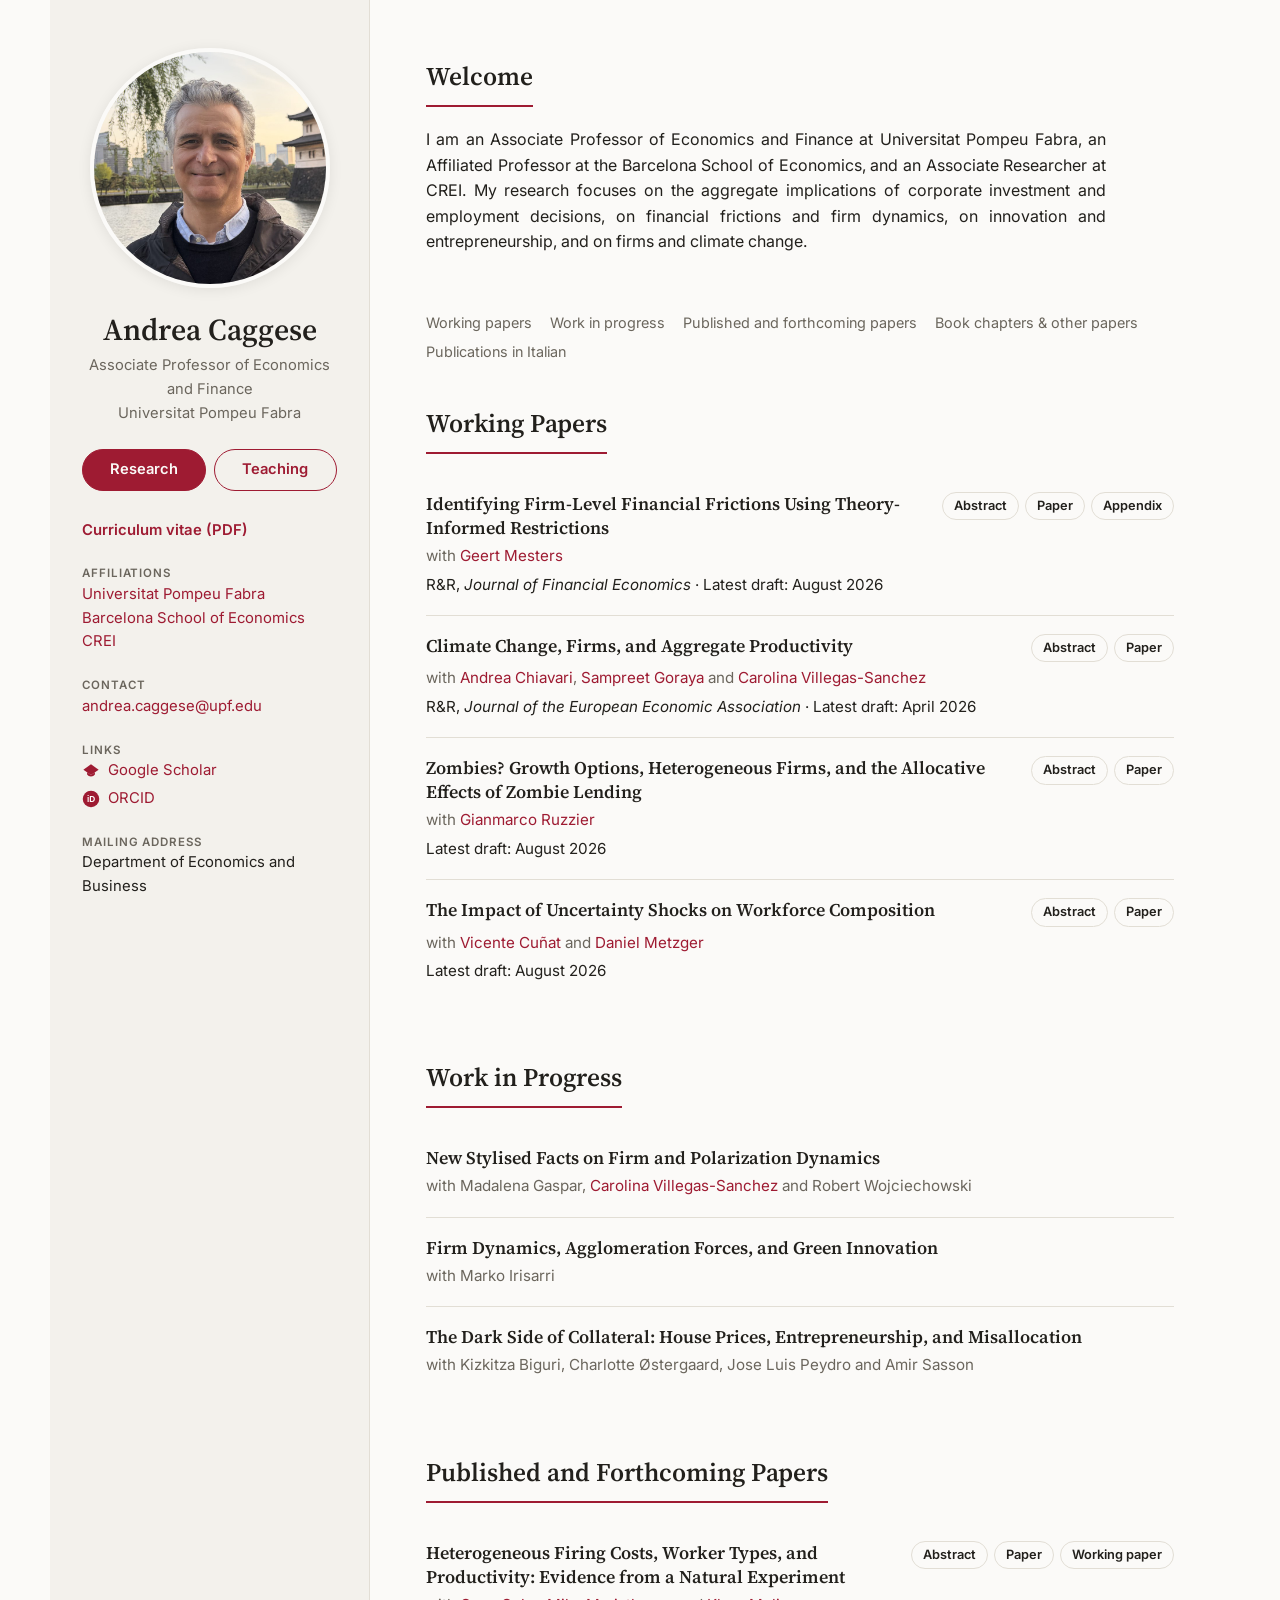
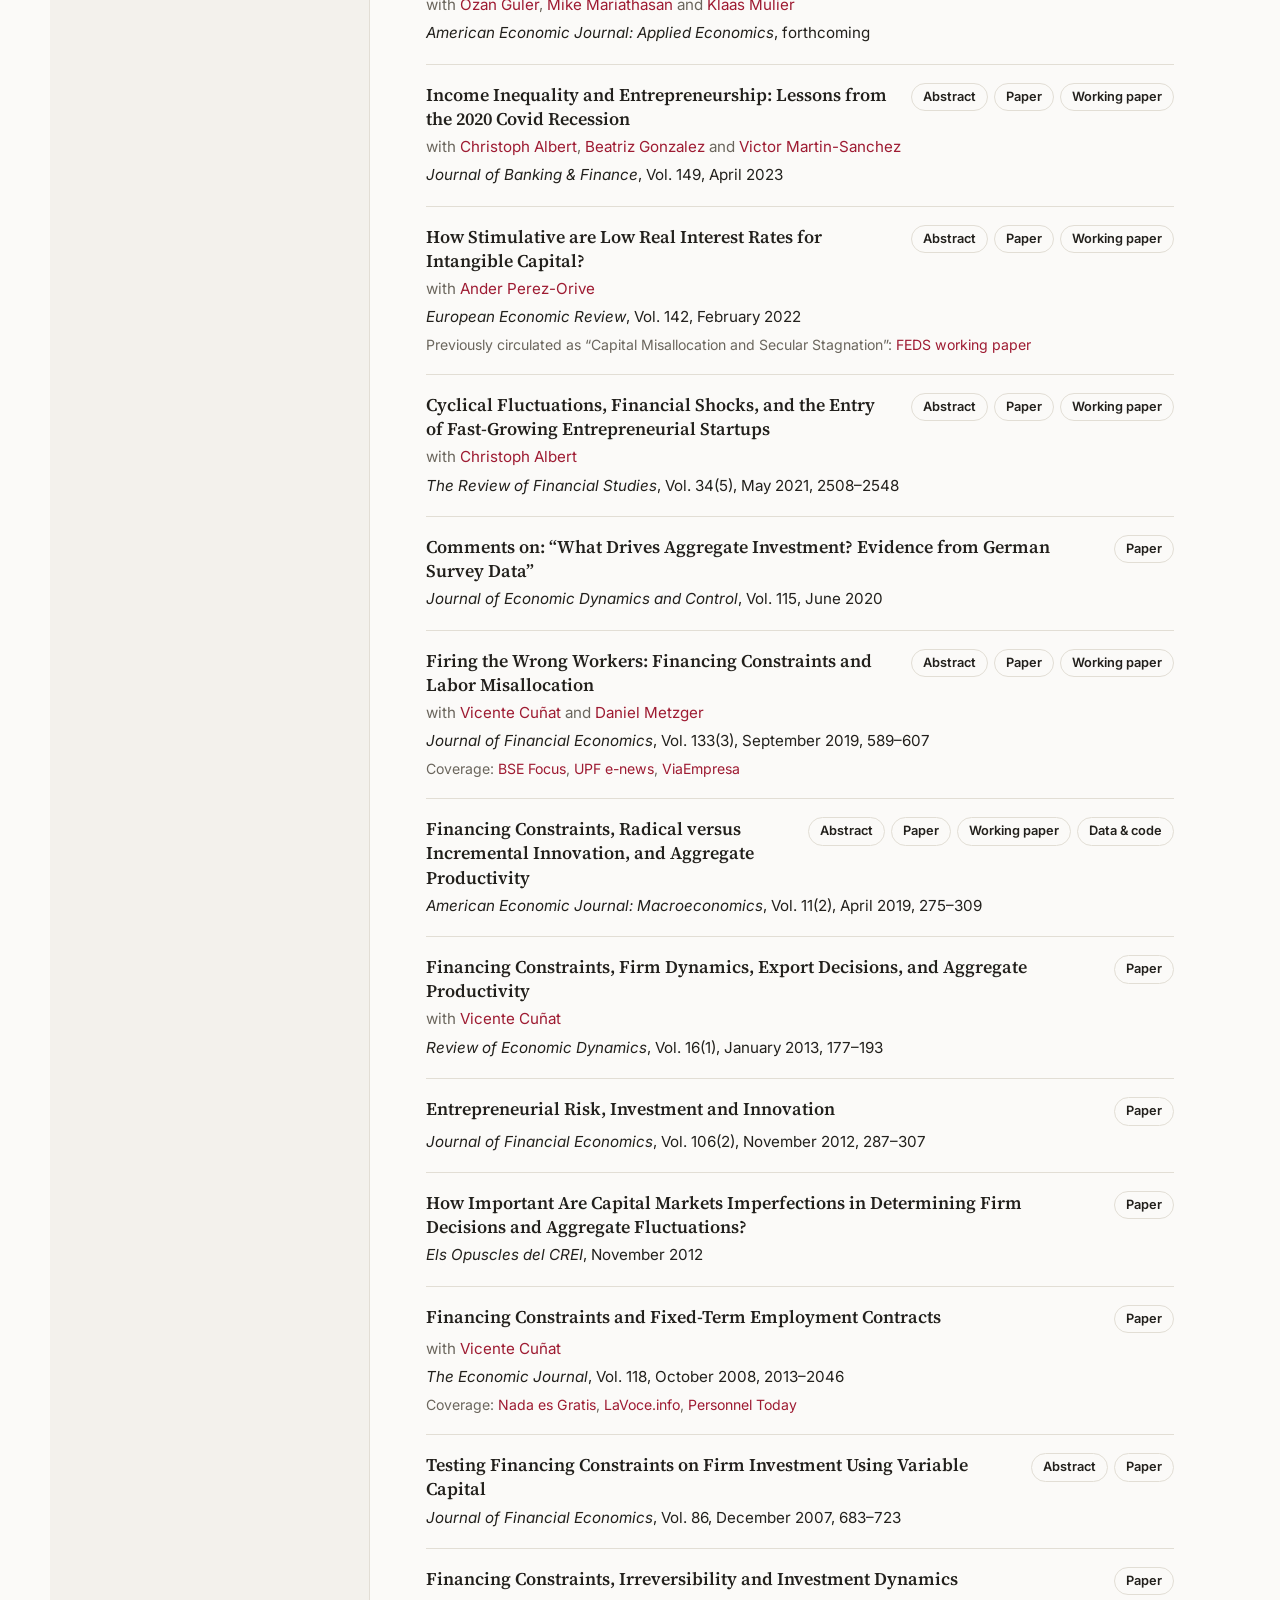
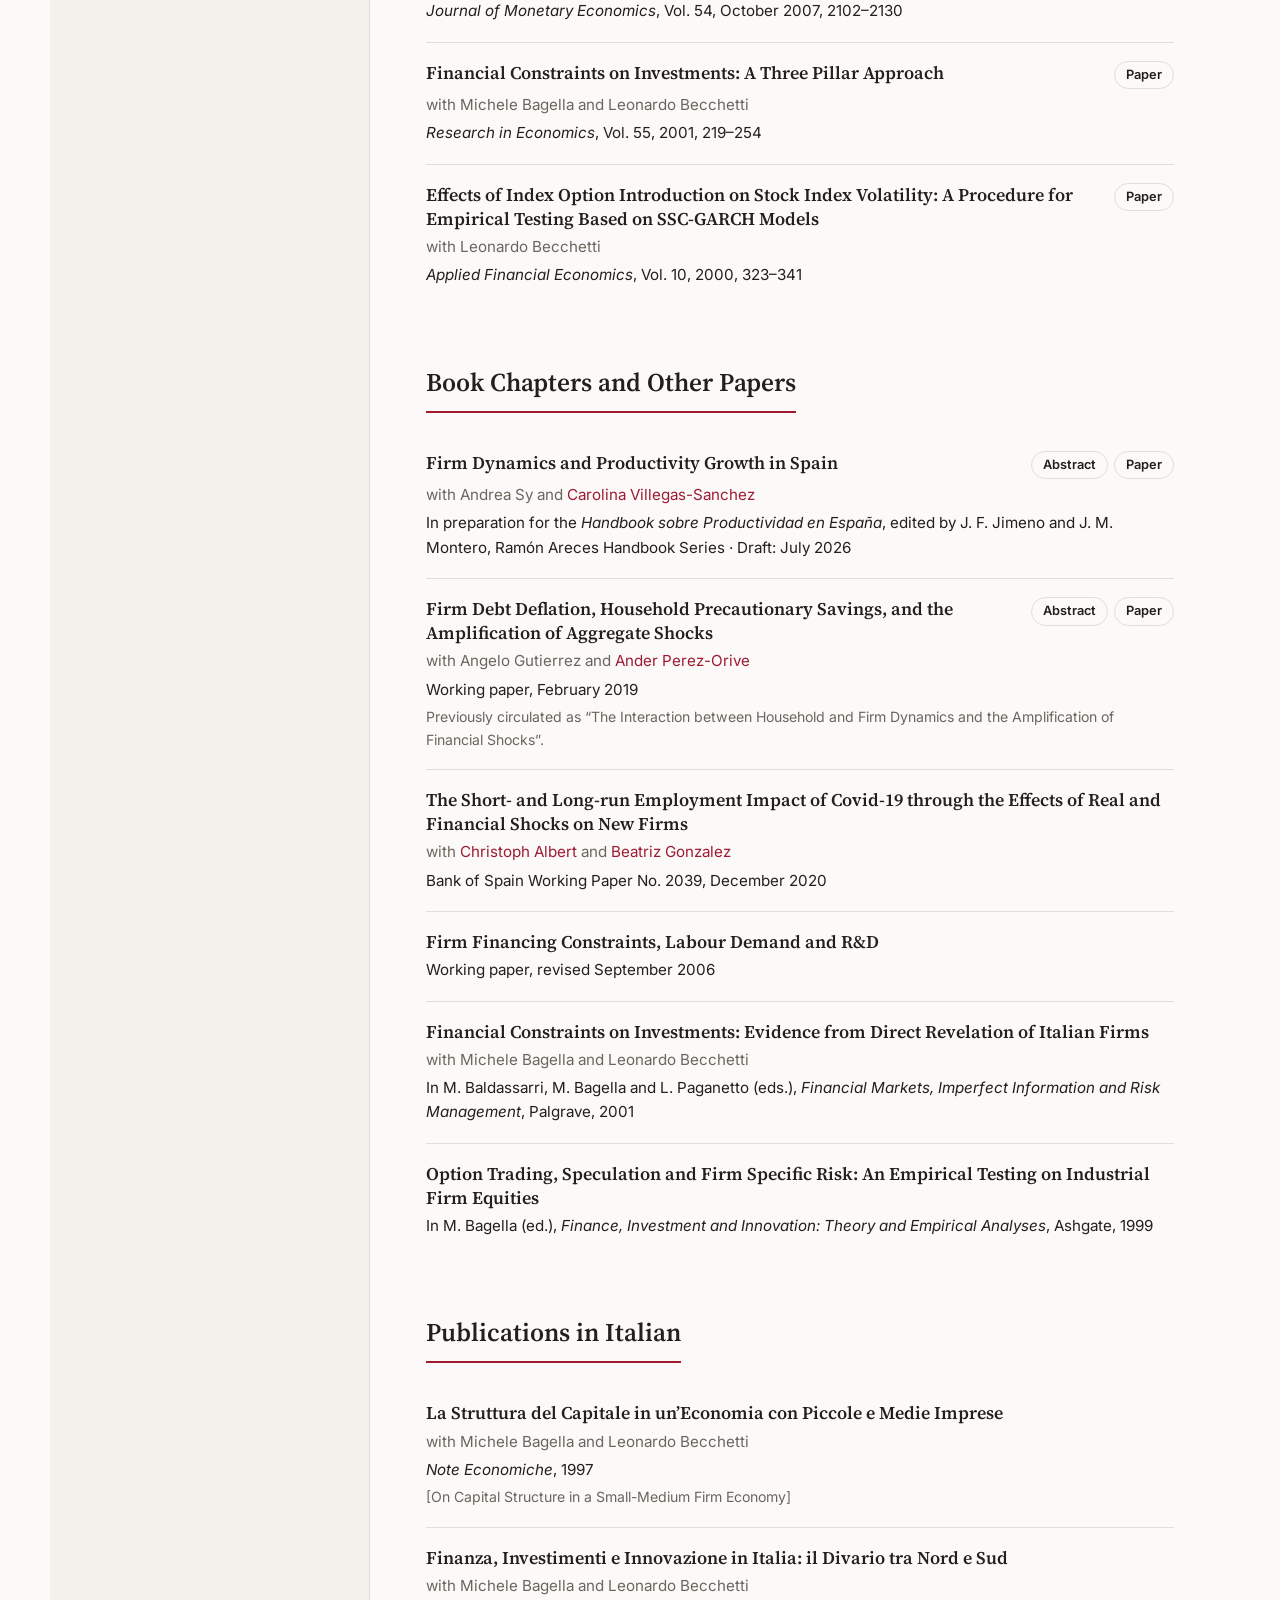
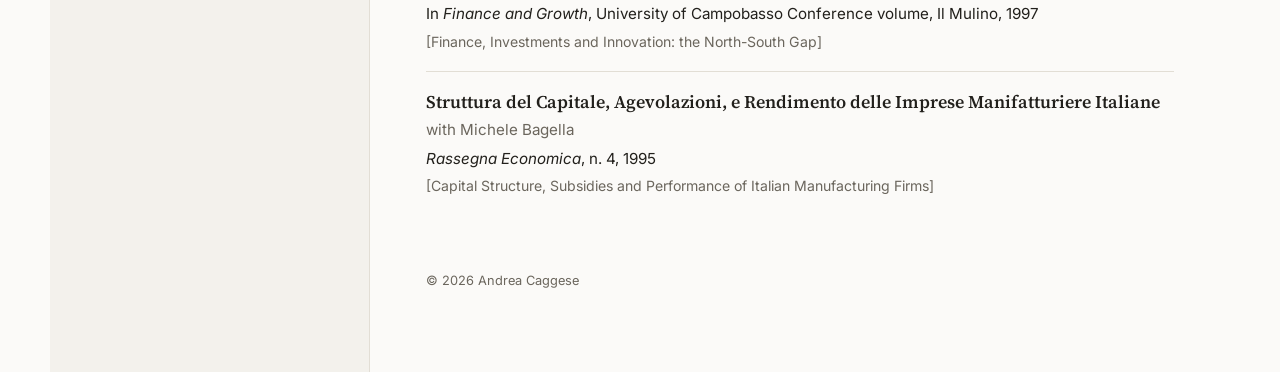
==== commit 9667b6bb: "AEJ: Applied paper now forthcoming; rename publications section Co-Authored-By: Claude Opus 5.5 <nor" ====
--- a/index.html
+++ b/index.html
@@ -85,7 +85,7 @@
         <ul class="jump-links" aria-label="Sections">
           <li><a href="#working-papers">Working papers</a></li>
           <li><a href="#work-in-progress">Work in progress</a></li>
-          <li><a href="#publications">Publications</a></li>
+          <li><a href="#publications">Published and forthcoming papers</a></li>
           <li><a href="#other-papers">Book chapters &amp; other papers</a></li>
           <li><a href="#italian">Publications in Italian</a></li>
         </ul>
@@ -96,21 +96,6 @@
 
           <article class="paper">
             <div class="paper-head">
-              <h3>Heterogeneous Firing Costs, Worker Types, and Productivity: Evidence from a Natural Experiment</h3>
-              <div class="paper-actions">
-                <button class="toggle" type="button" aria-expanded="false">Abstract</button>
-                <a href="files/Caggese_Guler_Mariathasan_Mulier_Firing_Costs.pdf" target="_blank" rel="noreferrer">Paper</a>
-              </div>
-            </div>
-            <p class="authors">with <a href="https://www.ozanguler.net/" target="_blank" rel="noreferrer">Ozan Guler</a>, <a href="https://sites.google.com/site/mikemariathasan/home" target="_blank" rel="noreferrer">Mike Mariathasan</a> and <a href="https://sites.google.com/site/mulierklaas/" target="_blank" rel="noreferrer">Klaas Mulier</a></p>
-            <p class="status">Conditionally accepted, <em>American Economic Journal: Applied Economics</em> · Latest draft: July 2026</p>
-            <div class="abstract" hidden>
-              <p>We investigate how firing costs affect input choices and total factor productivity (TFP) by exploiting a labor reform in Belgium that increased firing costs of blue-collar workers relative to white-collar workers. Using a difference-in-differences design, we show that hiring and separations at blue-collar-intensive firms declined by 8 percent after the reform relative to white-collar-intensive firms. Moreover, blue-collar-intensive firms shifted workforce composition toward white-collar workers, offered fewer permanent contracts, and relied more on outsourced labor. We find no evidence of capital-intensive technology adoption and only little evidence of human capital investment. Ultimately, blue-collar-intensive firms experienced a 4.8 percent decline in TFP.</p>
-            </div>
-          </article>
-
-          <article class="paper">
-            <div class="paper-head">
               <h3>Identifying Firm-Level Financial Frictions Using Theory-Informed Restrictions</h3>
               <div class="paper-actions">
                 <button class="toggle" type="button" aria-expanded="false">Abstract</button>
@@ -193,7 +178,23 @@
 
         <!-- ================= PUBLICATIONS ================= -->
         <section class="section" id="publications">
-          <h2>Publications</h2>
+          <h2>Published and Forthcoming Papers</h2>
+
+          <article class="paper">
+            <div class="paper-head">
+              <h3>Heterogeneous Firing Costs, Worker Types, and Productivity: Evidence from a Natural Experiment</h3>
+              <div class="paper-actions">
+                <button class="toggle" type="button" aria-expanded="false">Abstract</button>
+                <a href="https://www.aeaweb.org/articles?id=10.1257/app.20240471" target="_blank" rel="noreferrer">Paper</a>
+                <a href="files/Caggese_Guler_Mariathasan_Mulier_Firing_Costs.pdf" target="_blank" rel="noreferrer">Working paper</a>
+              </div>
+            </div>
+            <p class="authors">with <a href="https://www.ozanguler.net/" target="_blank" rel="noreferrer">Ozan Guler</a>, <a href="https://sites.google.com/site/mikemariathasan/home" target="_blank" rel="noreferrer">Mike Mariathasan</a> and <a href="https://sites.google.com/site/mulierklaas/" target="_blank" rel="noreferrer">Klaas Mulier</a></p>
+            <p class="status"><em>American Economic Journal: Applied Economics</em>, forthcoming</p>
+            <div class="abstract" hidden>
+              <p>We investigate how firing costs affect input choices and total factor productivity (TFP) by exploiting a labor reform in Belgium that increased firing costs of blue-collar workers relative to white-collar workers. Using a difference-in-differences design, we show that hiring and separations at blue-collar-intensive firms declined by 8 percent after the reform relative to white-collar-intensive firms. Moreover, blue-collar-intensive firms shifted workforce composition toward white-collar workers, offered fewer permanent contracts, and relied more on outsourced labor. We find no evidence of capital-intensive technology adoption and only little evidence of human capital investment. Ultimately, blue-collar-intensive firms experienced a 4.8 percent decline in TFP.</p>
+            </div>
+          </article>
 
           <article class="paper">
             <div class="paper-head">
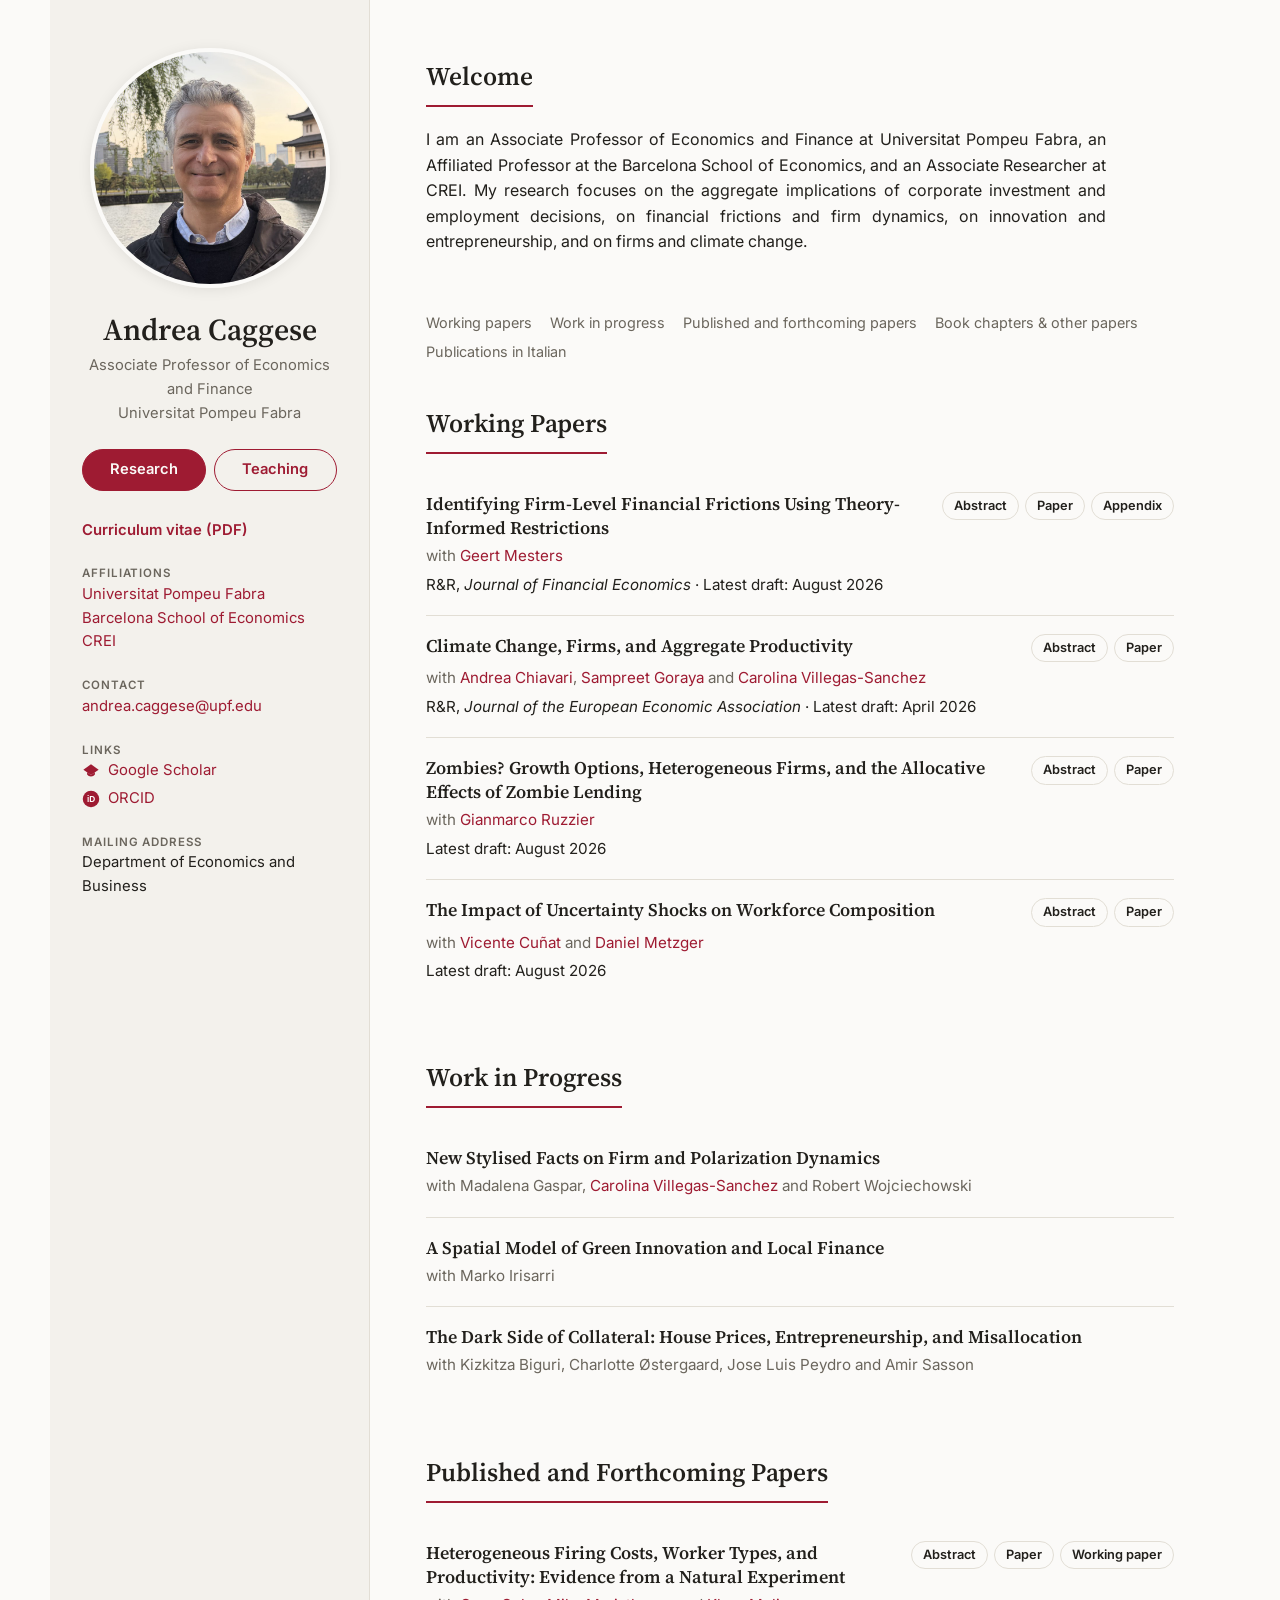
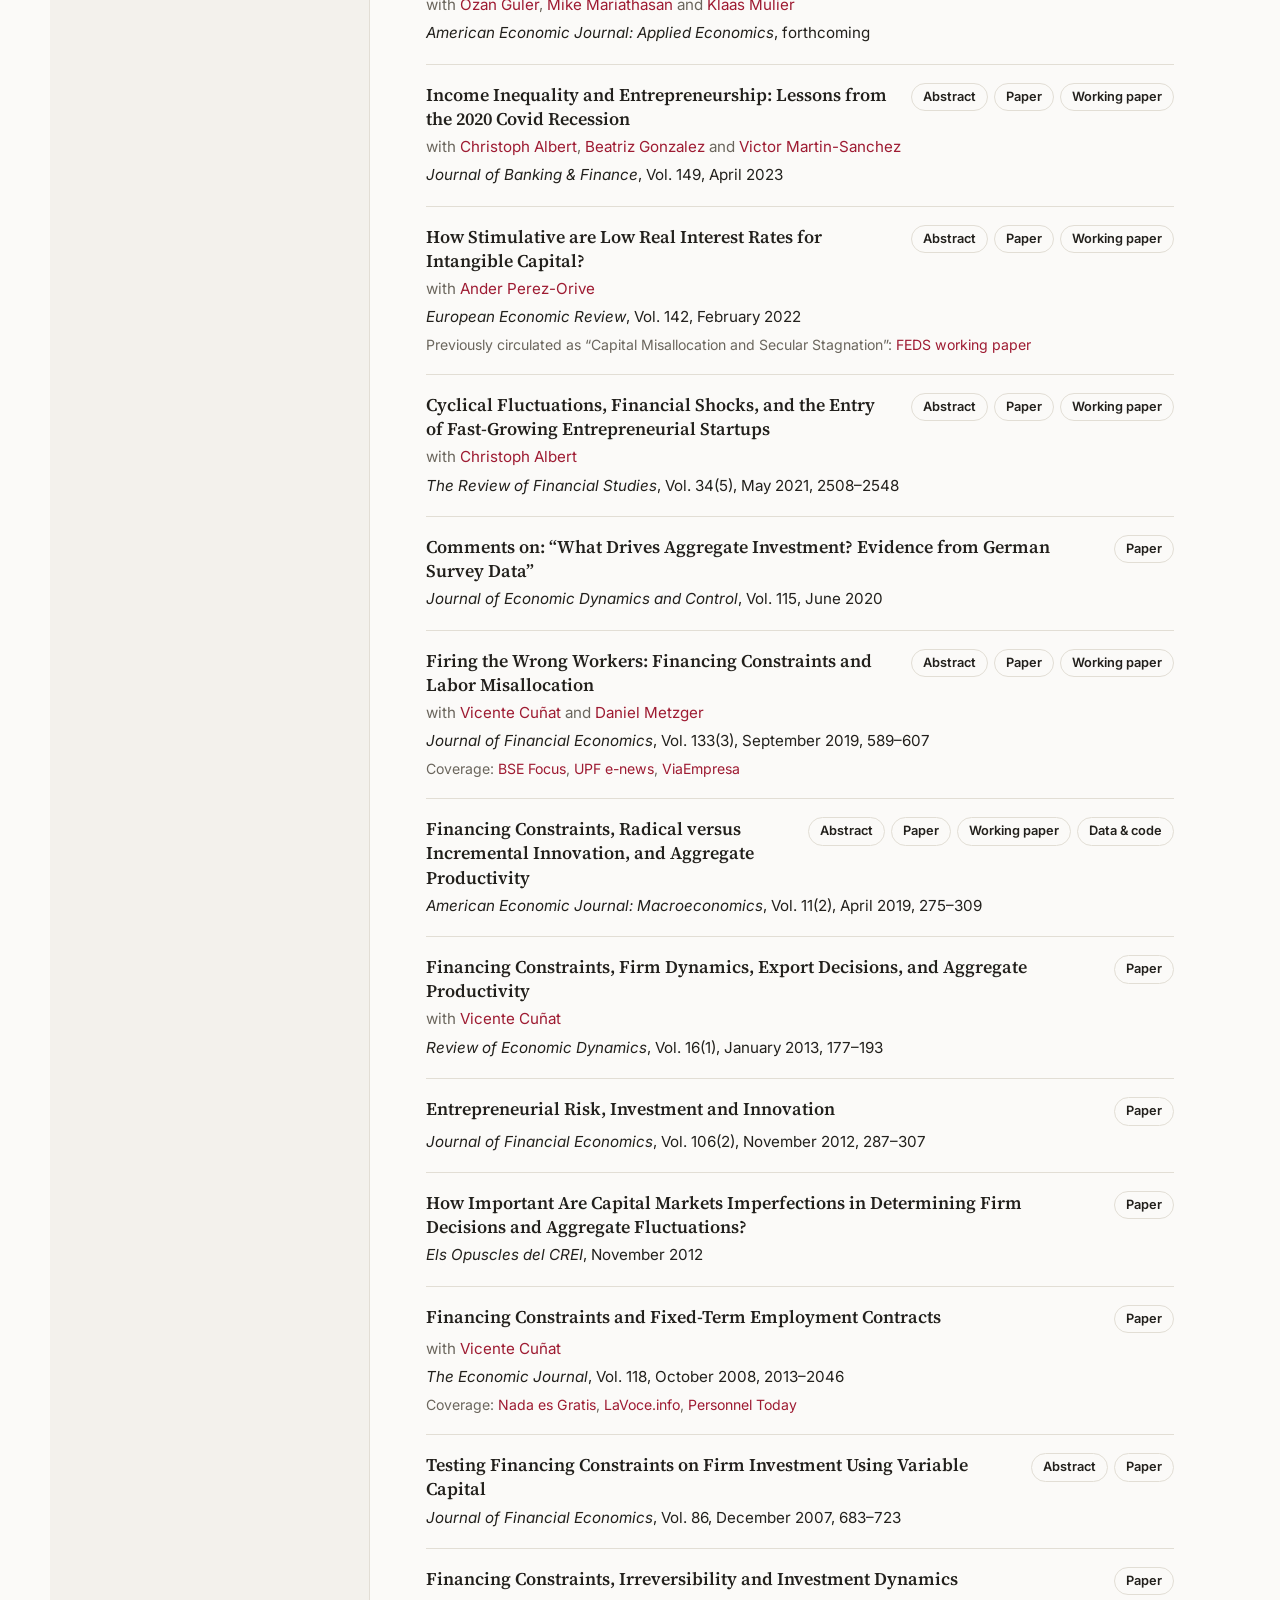
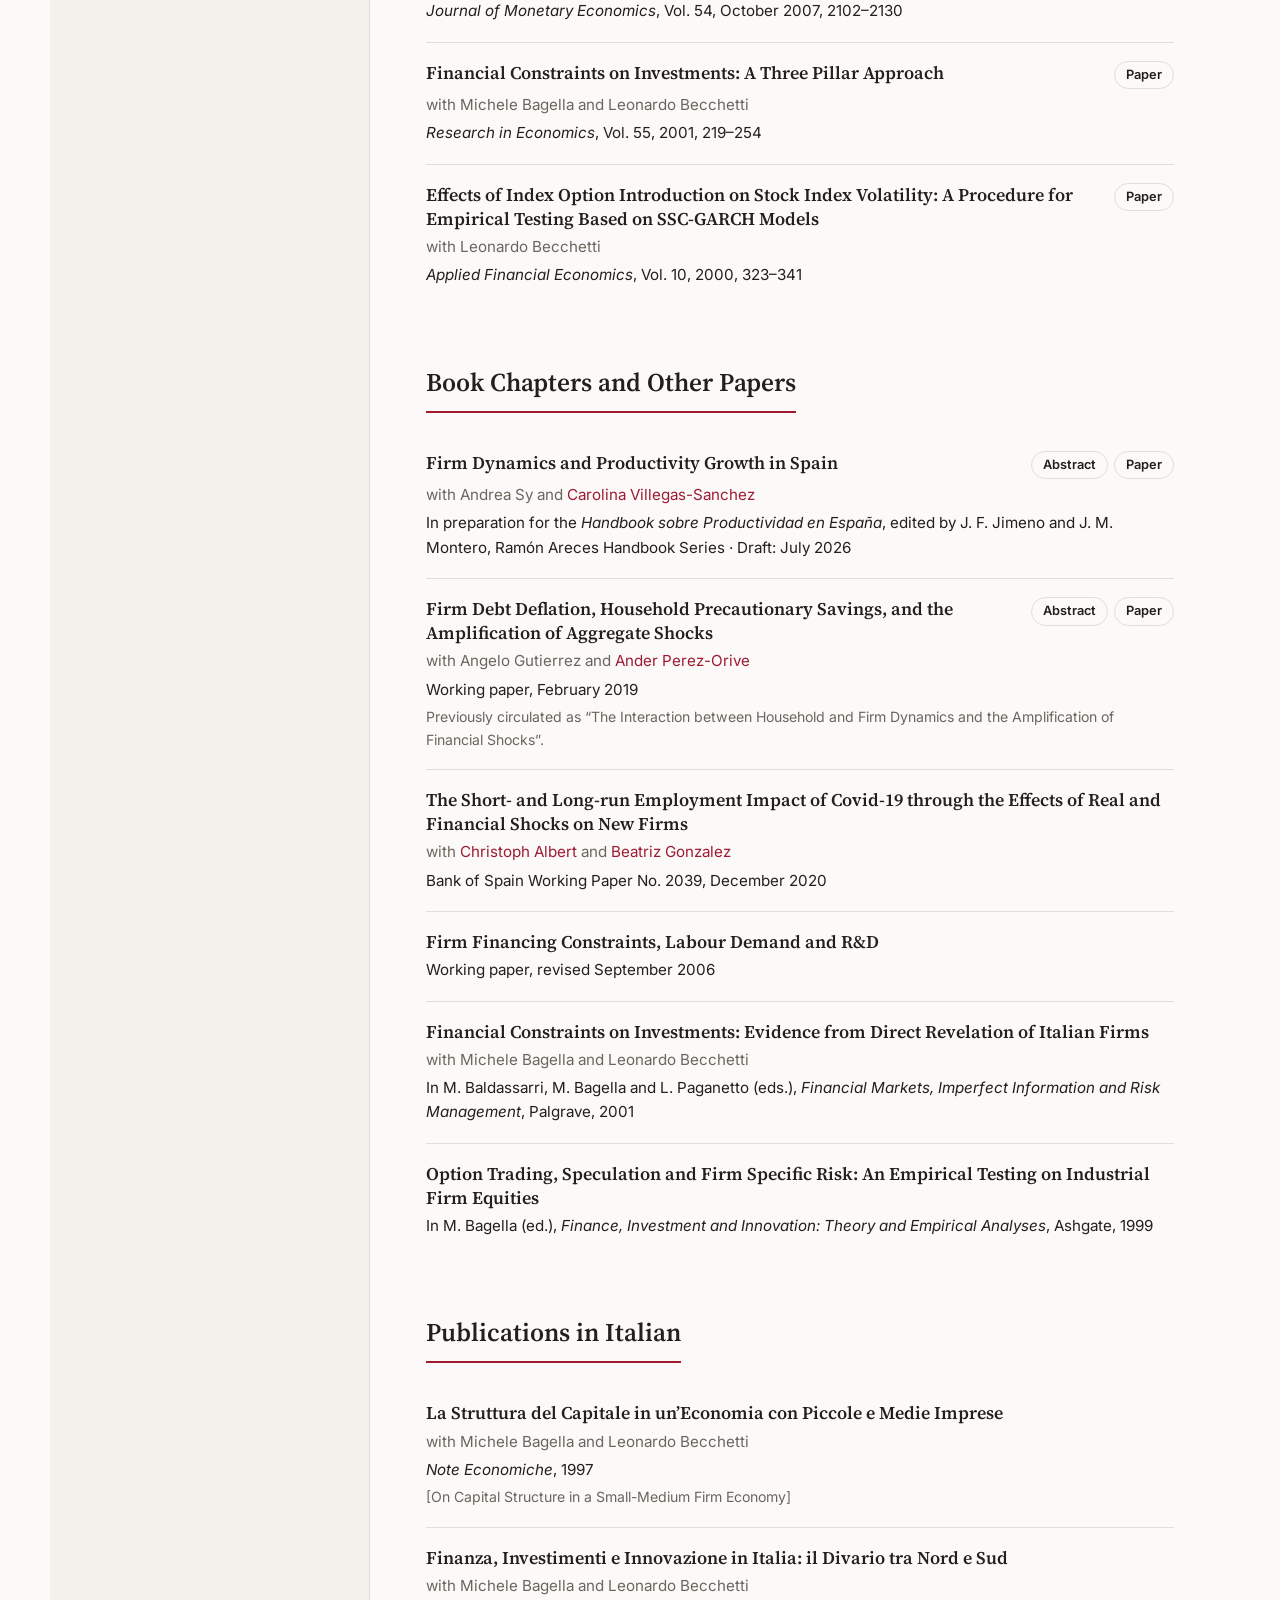
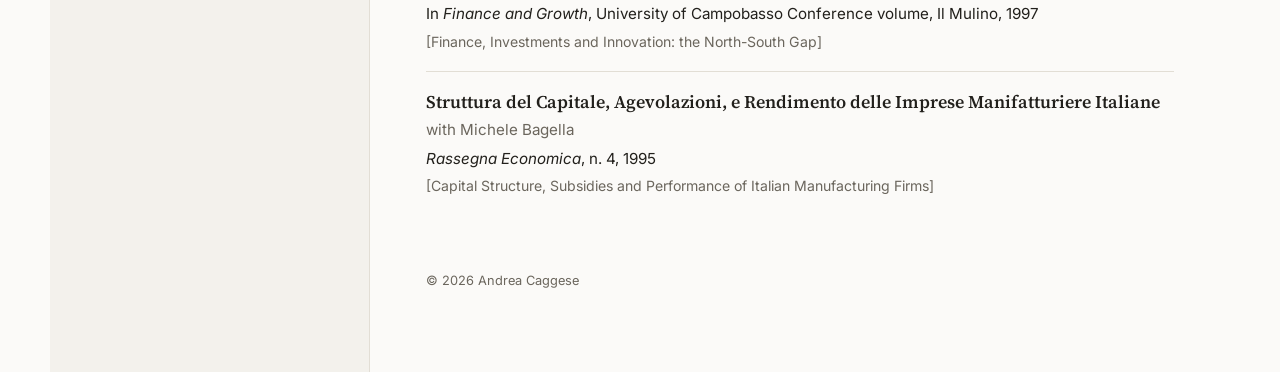
==== commit 6b75384c: "Update CV to November 2026; rename work in progress with Marko Irisarri Co-Authored-By: Claude Opus " ====
--- a/index.html
+++ b/index.html
@@ -166,7 +166,7 @@
           </article>
 
           <article class="paper">
-            <h3>Firm Dynamics, Agglomeration Forces, and Green Innovation</h3>
+            <h3>A Spatial Model of Green Innovation and Local Finance</h3>
             <p class="authors">with Marko Irisarri</p>
           </article>
 
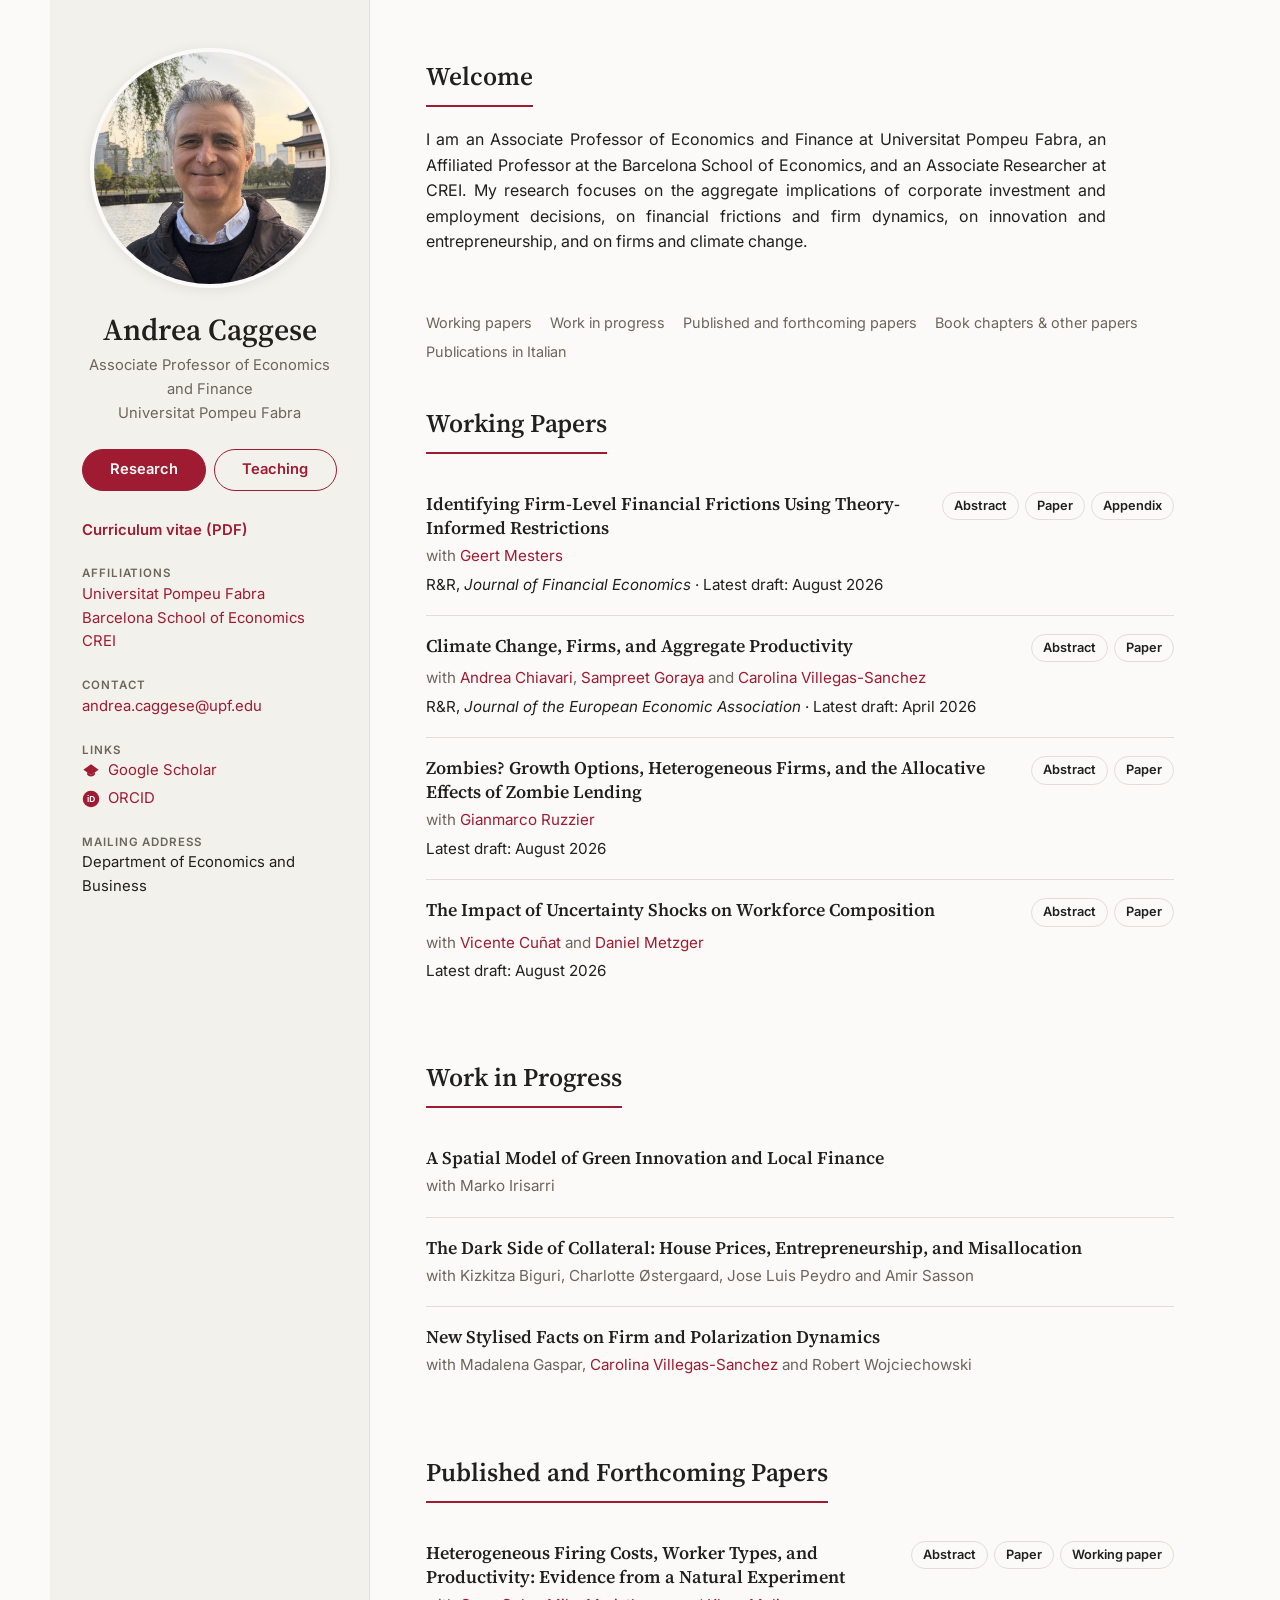
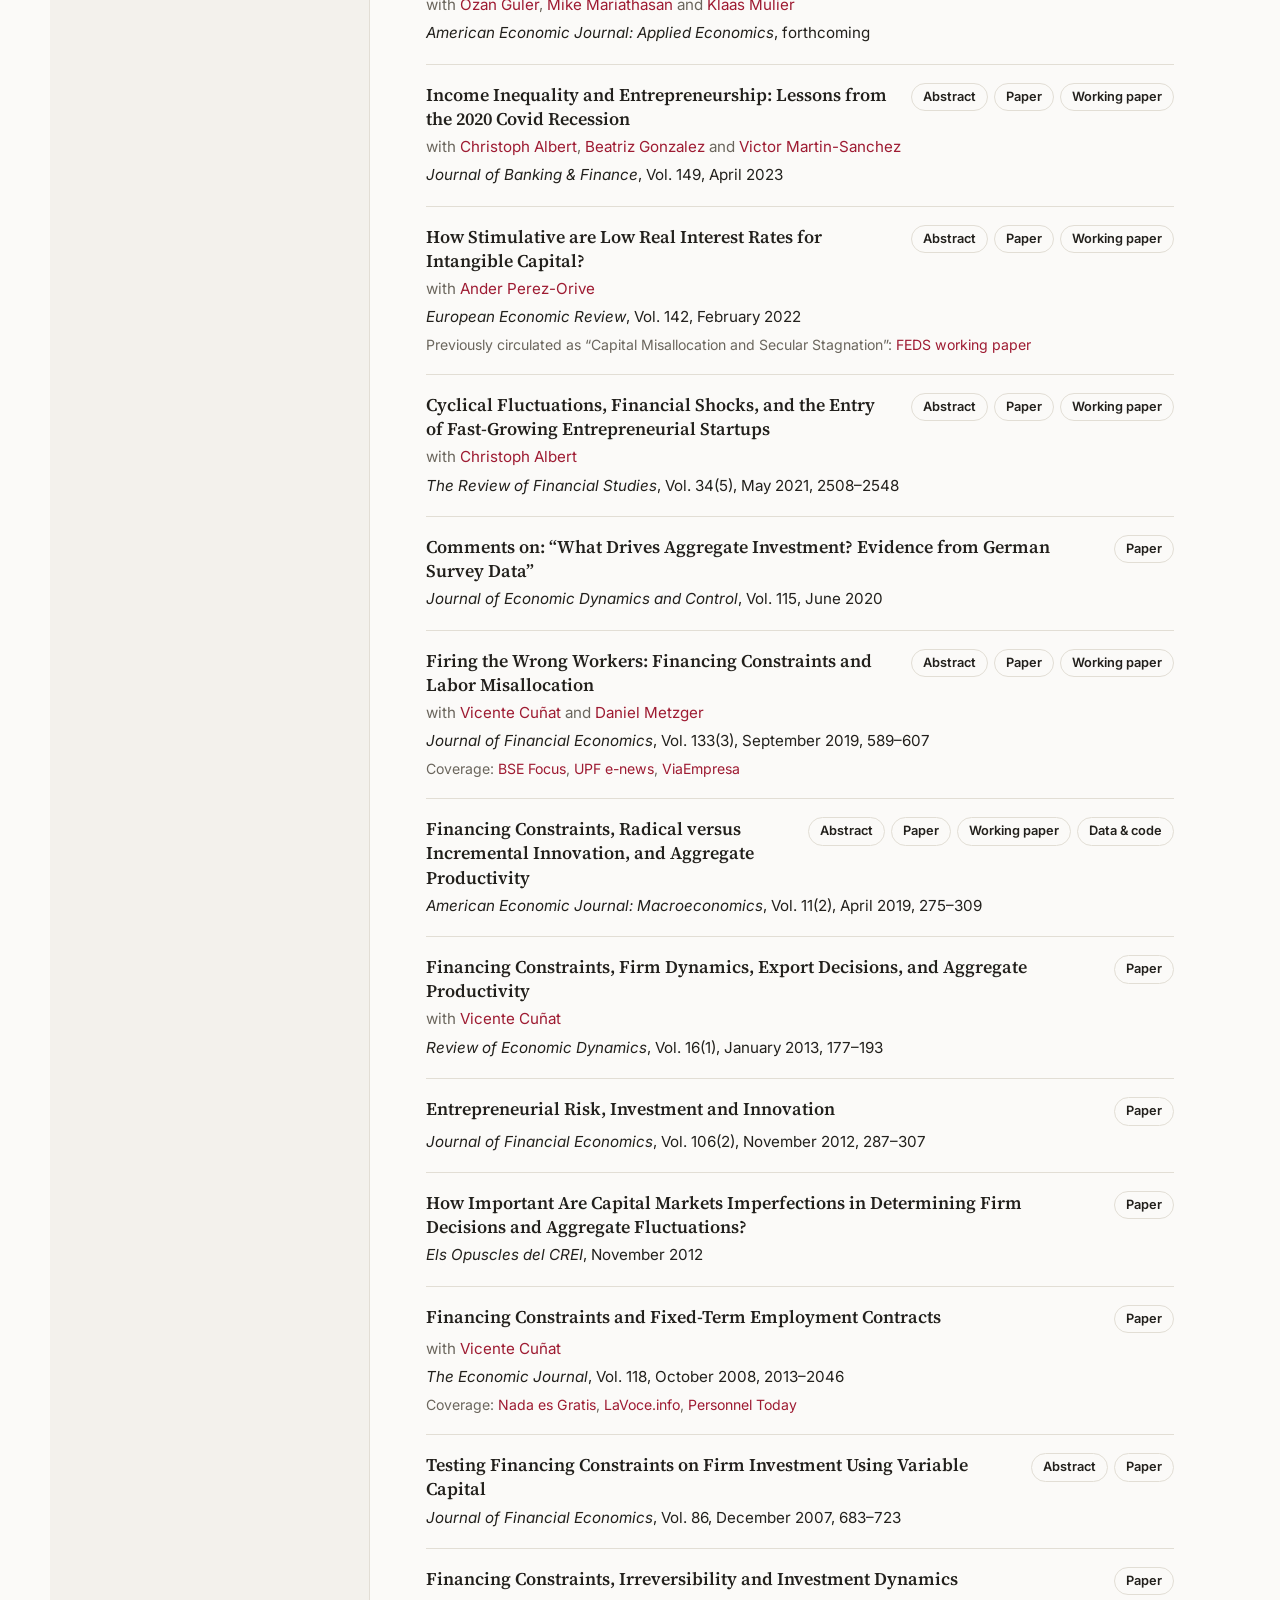
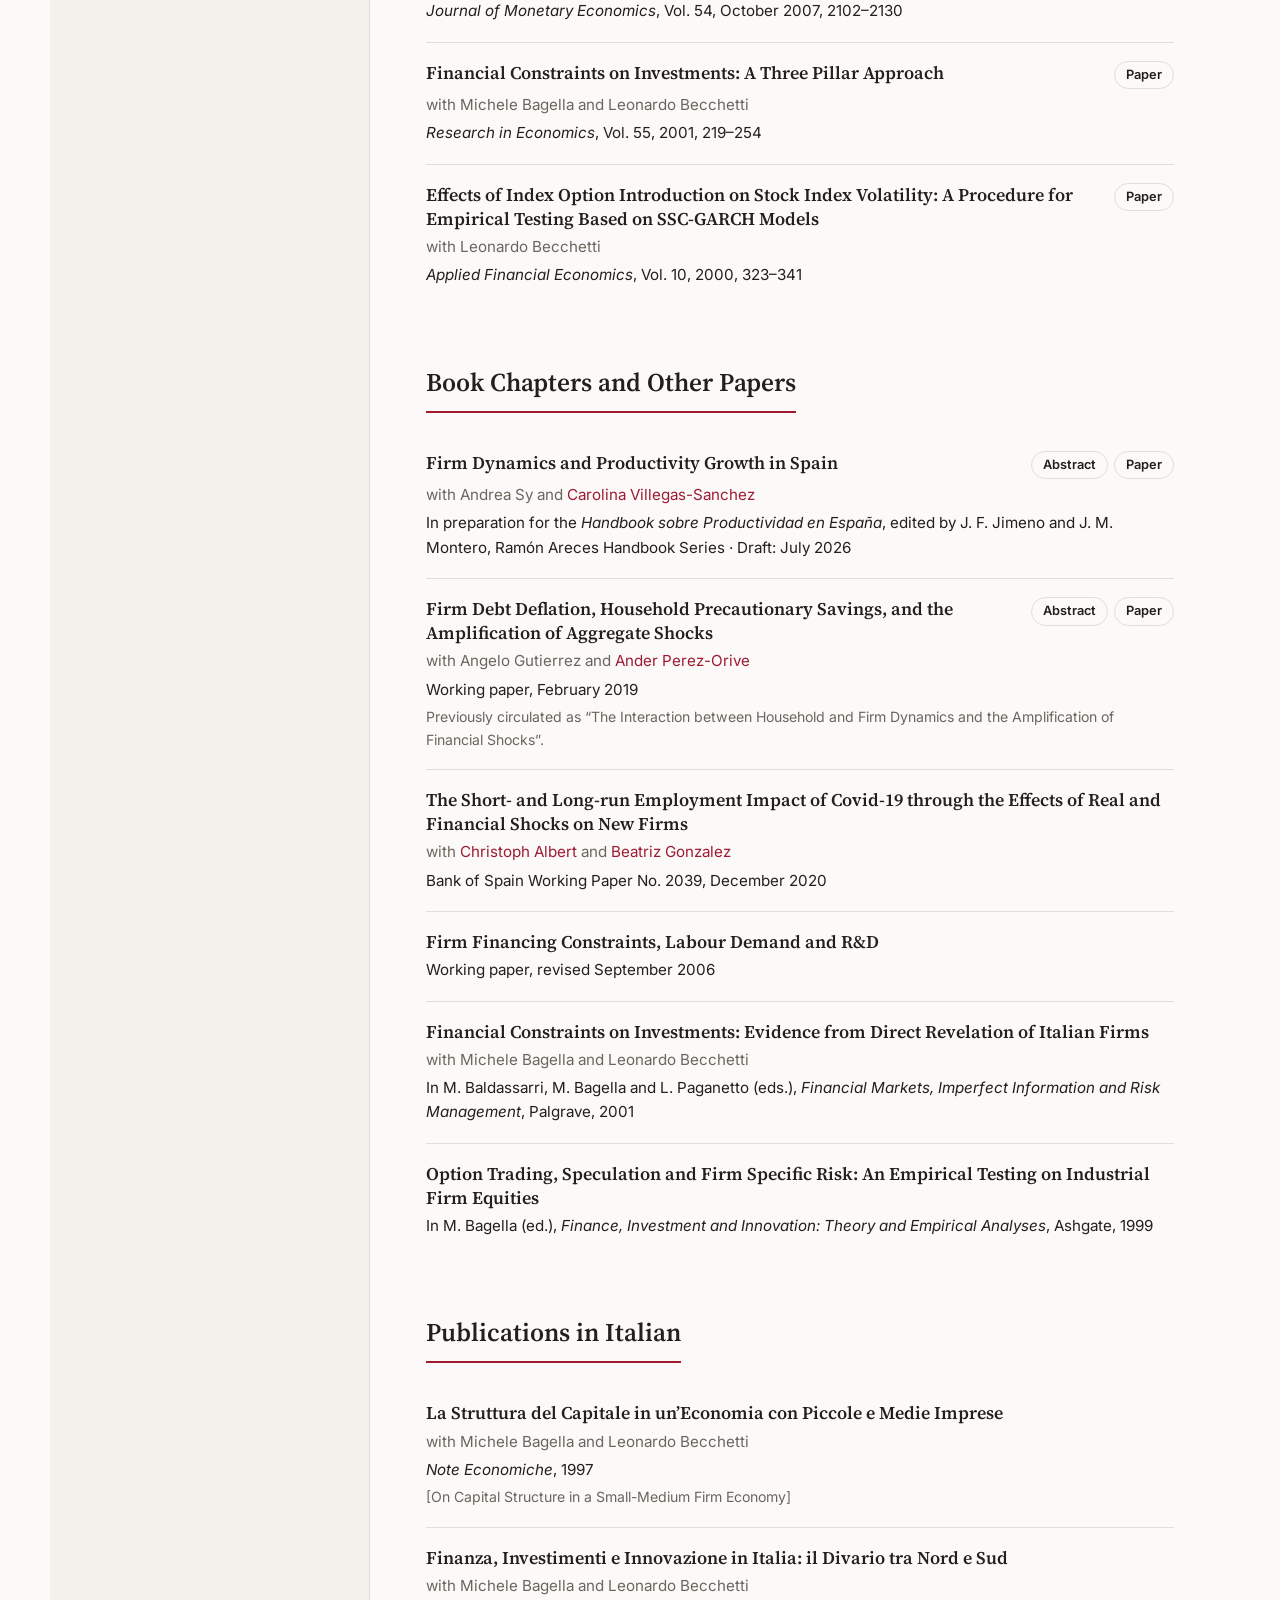
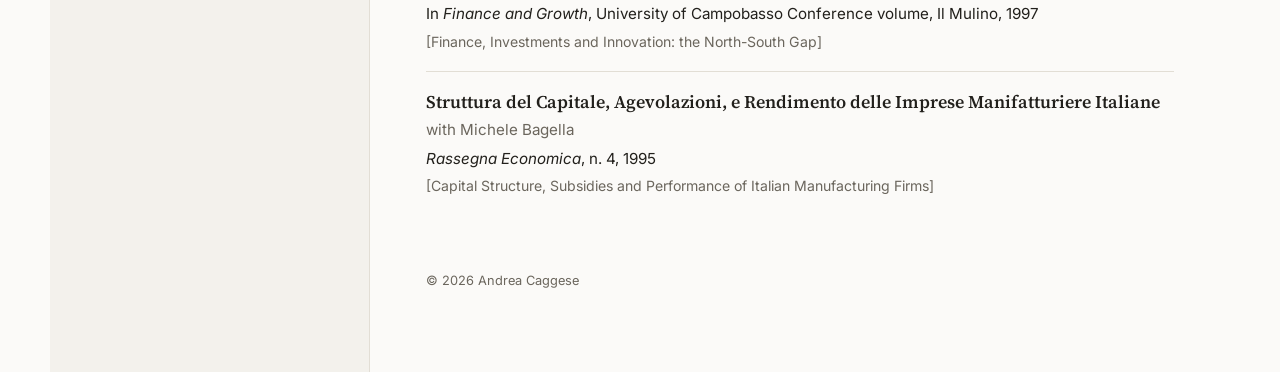
==== commit 79e58424: "Reorder work in progress to match CV Co-Authored-By: Claude Opus 5.5 <noreply@anthropic.com>" ====
--- a/index.html
+++ b/index.html
@@ -161,18 +161,18 @@
           <h2>Work in Progress</h2>
 
           <article class="paper">
+            <h3>A Spatial Model of Green Innovation and Local Finance</h3>
+            <p class="authors">with Marko Irisarri</p>
+          </article>
+
+          <article class="paper">
+            <h3>The Dark Side of Collateral: House Prices, Entrepreneurship, and Misallocation</h3>
+            <p class="authors">with Kizkitza Biguri, Charlotte Østergaard, Jose Luis Peydro and Amir Sasson</p>
+          </article>
+
+          <article class="paper">
             <h3>New Stylised Facts on Firm and Polarization Dynamics</h3>
             <p class="authors">with Madalena Gaspar, <a href="https://sites.google.com/site/carolinavillegassanchez/" target="_blank" rel="noreferrer">Carolina Villegas-Sanchez</a> and Robert Wojciechowski</p>
-          </article>
-
-          <article class="paper">
-            <h3>A Spatial Model of Green Innovation and Local Finance</h3>
-            <p class="authors">with Marko Irisarri</p>
-          </article>
-
-          <article class="paper">
-            <h3>The Dark Side of Collateral: House Prices, Entrepreneurship, and Misallocation</h3>
-            <p class="authors">with Kizkitza Biguri, Charlotte Østergaard, Jose Luis Peydro and Amir Sasson</p>
           </article>
         </section>
 
